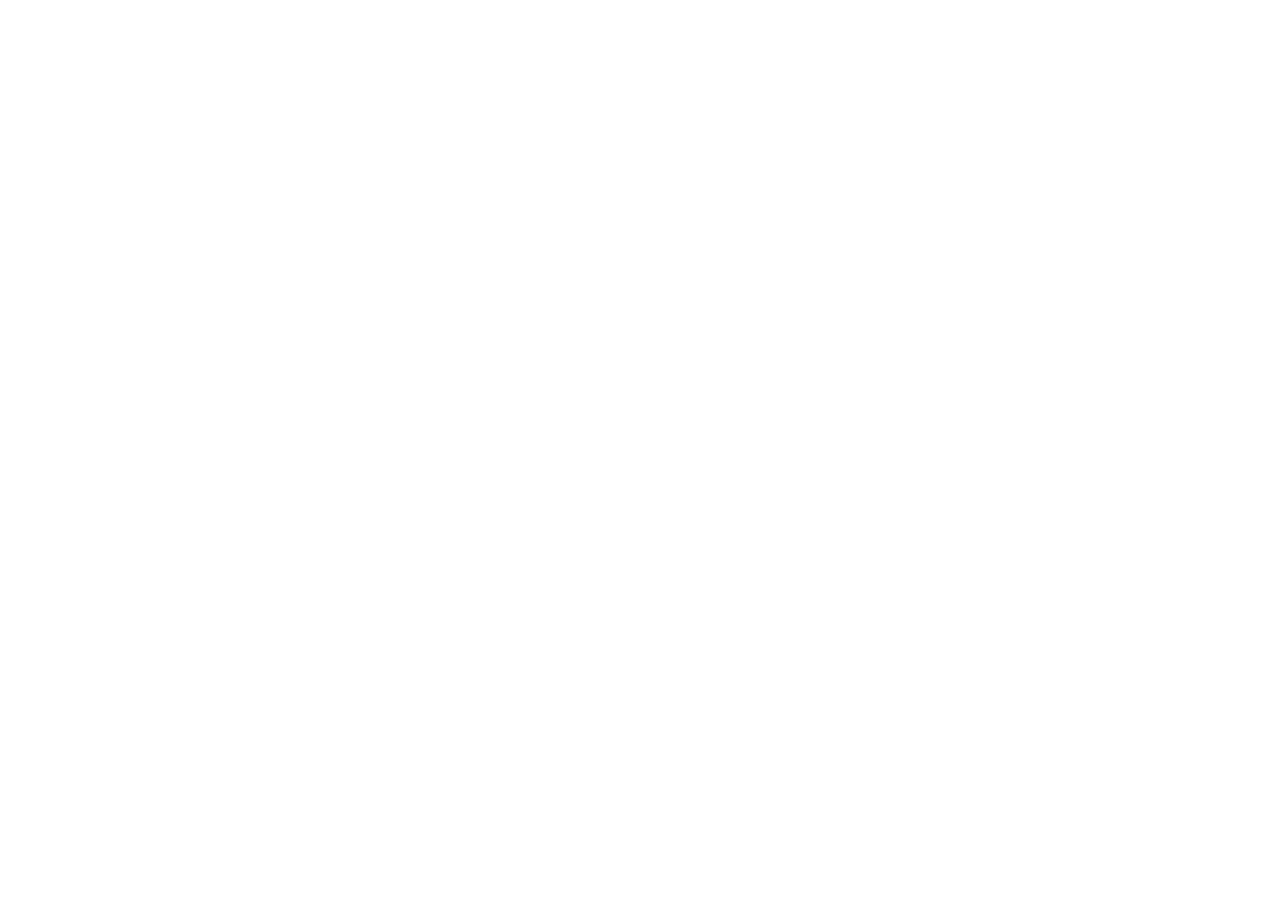
==== index.html @ fefd020b "First time" ====
<!DOCTYPE html>
<html lang="en" class="">
    <head>
        <meta charset="UTF-8" />
        <meta name="viewport" content="width=device-width, initial-scale=1.0" />
        <!-- Favicon -->
        <link
            rel="apple-touch-icon"
            sizes="57x57"
            href="./assets/favicon/apple-icon-57x57.png"
        />
        <link
            rel="apple-touch-icon"
            sizes="60x60"
            href="./assets/favicon/apple-icon-60x60.png"
        />
        <link
            rel="apple-touch-icon"
            sizes="72x72"
            href="./assets/favicon/apple-icon-72x72.png"
        />
        <link
            rel="apple-touch-icon"
            sizes="76x76"
            href="./assets/favicon/apple-icon-76x76.png"
        />
        <link
            rel="apple-touch-icon"
            sizes="114x114"
            href="./assets/favicon/apple-icon-114x114.png"
        />
        <link
            rel="apple-touch-icon"
            sizes="120x120"
            href="./assets/favicon/apple-icon-120x120.png"
        />
        <link
            rel="apple-touch-icon"
            sizes="144x144"
            href="./assets/favicon/apple-icon-144x144.png"
        />
        <link
            rel="apple-touch-icon"
            sizes="152x152"
            href="./assets/favicon/apple-icon-152x152.png"
        />
        <link
            rel="apple-touch-icon"
            sizes="180x180"
            href="./assets/favicon/apple-icon-180x180.png"
        />
        <link
            rel="icon"
            type="image/png"
            sizes="192x192"
            href="./assets/favicon/android-icon-192x192.png"
        />
        <link
            rel="icon"
            type="image/png"
            sizes="32x32"
            href="./assets/favicon/favicon-32x32.png"
        />
        <link
            rel="icon"
            type="image/png"
            sizes="96x96"
            href="./assets/favicon/favicon-96x96.png"
        />
        <link
            rel="icon"
            type="image/png"
            sizes="16x16"
            href="./assets/favicon/favicon-16x16.png"
        />
        <link rel="manifest" href="./assets/favicon/manifest.json" />
        <meta name="msapplication-TileColor" content="#ffffff" />
        <meta
            name="msapplication-TileImage"
            content="./assets/favicon/ms-icon-144x144.png"
        />
        <meta name="theme-color" content="#ffffff" />
        <!-- Embed font -->
        <link rel="stylesheet" href="./assets/fonts/stylesheet.css" />
        <!-- Styles -->
        <link rel="stylesheet" href="./assets/css/main.css" />
        <!-- Script -->
        <script src="./assets/js/script.js"></script>

        <title>The Restaurant</title>
    </head>
    <body>
        <!-- Header -->
        <header id="header" class="header"></header>
        <script>
            load("#header", "./templates/header.html");
        </script>

        <!-- Main -->

        <!-- Footer -->
        <footer id="footer" class="footer"></footer>
        <script>
            load("#footer", ".templates/footer.html");
        </script>
    </body>
</html>
---- assets/fonts/stylesheet.css ----
@font-face {
    font-family: 'Libre Bodoni';
    src: url('LibreBodoni-Regular.woff2') format('woff2'),
        url('LibreBodoni-Regular.woff') format('woff');
    font-weight: normal;
    font-style: normal;
    font-display: swap;
}

@font-face {
    font-family: 'Libre Bodoni';
    src: url('LibreBodoni-Italic.woff2') format('woff2'),
        url('LibreBodoni-Italic.woff') format('woff');
    font-weight: normal;
    font-style: italic;
    font-display: swap;
}

@font-face {
    font-family: 'Libre Bodoni';
    src: url('LibreBodoni-Italic.woff2') format('woff2'),
        url('LibreBodoni-Italic.woff') format('woff');
    font-weight: normal;
    font-style: italic;
    font-display: swap;
}

@font-face {
    font-family: 'Libre Bodoni';
    src: url('LibreBodoni-Medium.woff2') format('woff2'),
        url('LibreBodoni-Medium.woff') format('woff');
    font-weight: 500;
    font-style: normal;
    font-display: swap;
}

@font-face {
    font-family: 'Libre Bodoni';
    src: url('LibreBodoni-Bold.woff2') format('woff2'),
        url('LibreBodoni-Bold.woff') format('woff');
    font-weight: bold;
    font-style: normal;
    font-display: swap;
}

@font-face {
    font-family: 'Libre Bodoni';
    src: url('LibreBodoni-BoldItalic.woff2') format('woff2'),
        url('LibreBodoni-BoldItalic.woff') format('woff');
    font-weight: bold;
    font-style: italic;
    font-display: swap;
}

@font-face {
    font-family: 'Libre Bodoni';
    src: url('LibreBodoni-Regular.woff2') format('woff2'),
        url('LibreBodoni-Regular.woff') format('woff');
    font-weight: normal;
    font-style: normal;
    font-display: swap;
}

@font-face {
    font-family: 'Libre Bodoni';
    src: url('LibreBodoni-SemiBold.woff2') format('woff2'),
        url('LibreBodoni-SemiBold.woff') format('woff');
    font-weight: 600;
    font-style: normal;
    font-display: swap;
}

@font-face {
    font-family: 'Libre Bodoni';
    src: url('LibreBodoni-MediumItalic.woff2') format('woff2'),
        url('LibreBodoni-MediumItalic.woff') format('woff');
    font-weight: 500;
    font-style: italic;
    font-display: swap;
}

@font-face {
    font-family: 'Libre Bodoni';
    src: url('LibreBodoni-SemiBoldItalic.woff2') format('woff2'),
        url('LibreBodoni-SemiBoldItalic.woff') format('woff');
    font-weight: 600;
    font-style: italic;
    font-display: swap;
}

@font-face {
    font-family: 'Libre Bodoni';
    src: url('LibreBodoni-Italic.woff2') format('woff2'),
        url('LibreBodoni-Italic.woff') format('woff');
    font-weight: normal;
    font-style: italic;
    font-display: swap;
}

@font-face {
    font-family: 'Libre Bodoni';
    src: url('LibreBodoni-Italic.woff2') format('woff2'),
        url('LibreBodoni-Italic.woff') format('woff');
    font-weight: normal;
    font-style: italic;
    font-display: swap;
}

@font-face {
    font-family: 'Libre Bodoni';
    src: url('LibreBodoni-BoldItalic.woff2') format('woff2'),
        url('LibreBodoni-BoldItalic.woff') format('woff');
    font-weight: bold;
    font-style: italic;
    font-display: swap;
}

@font-face {
    font-family: 'Libre Bodoni';
    src: url('LibreBodoni-Medium.woff2') format('woff2'),
        url('LibreBodoni-Medium.woff') format('woff');
    font-weight: 500;
    font-style: normal;
    font-display: swap;
}

@font-face {
    font-family: 'Libre Bodoni';
    src: url('LibreBodoni-Bold.woff2') format('woff2'),
        url('LibreBodoni-Bold.woff') format('woff');
    font-weight: bold;
    font-style: normal;
    font-display: swap;
}

@font-face {
    font-family: 'Libre Bodoni';
    src: url('LibreBodoni-SemiBold.woff2') format('woff2'),
        url('LibreBodoni-SemiBold.woff') format('woff');
    font-weight: 600;
    font-style: normal;
    font-display: swap;
}

@font-face {
    font-family: 'Libre Bodoni';
    src: url('LibreBodoni-Regular.woff2') format('woff2'),
        url('LibreBodoni-Regular.woff') format('woff');
    font-weight: normal;
    font-style: normal;
    font-display: swap;
}

@font-face {
    font-family: 'Libre Bodoni';
    src: url('LibreBodoni-SemiBoldItalic.woff2') format('woff2'),
        url('LibreBodoni-SemiBoldItalic.woff') format('woff');
    font-weight: 600;
    font-style: italic;
    font-display: swap;
}

@font-face {
    font-family: 'Libre Bodoni';
    src: url('LibreBodoni-MediumItalic.woff2') format('woff2'),
        url('LibreBodoni-MediumItalic.woff') format('woff');
    font-weight: 500;
    font-style: italic;
    font-display: swap;
}

@font-face {
    font-family: 'Libre Bodoni';
    src: url('LibreBodoni-Regular.woff2') format('woff2'),
        url('LibreBodoni-Regular.woff') format('woff');
    font-weight: normal;
    font-style: normal;
    font-display: swap;
}
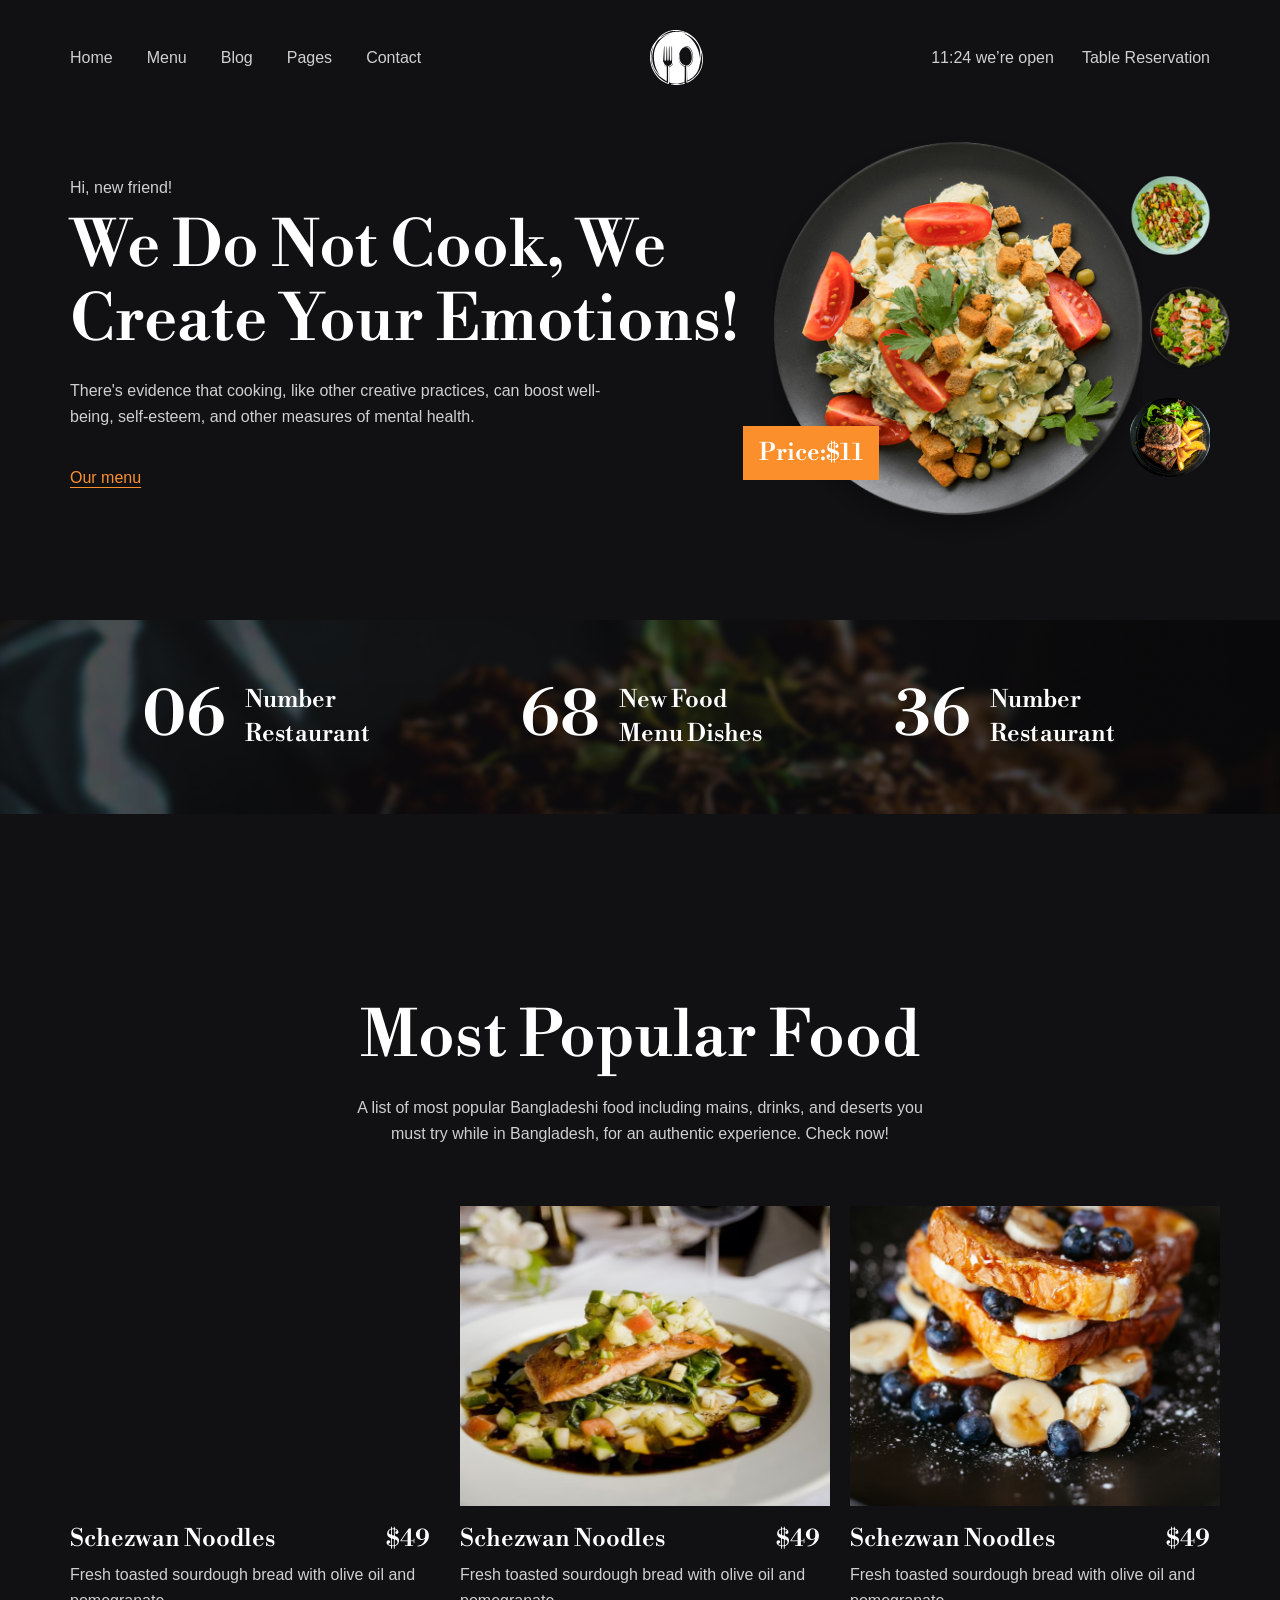
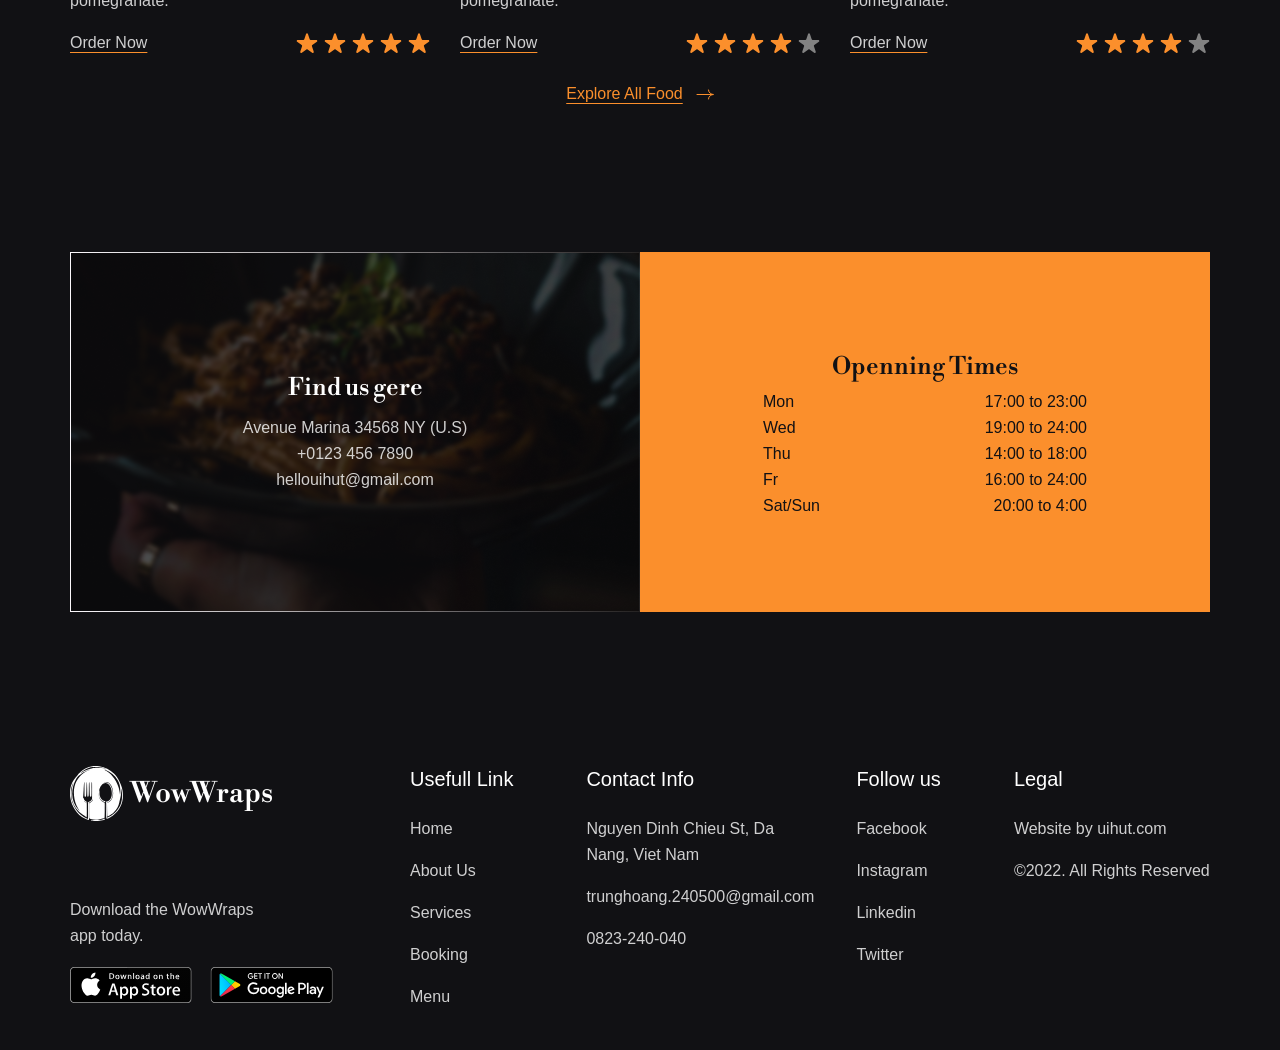
==== commit 17b6ab2e: "commit Header, Footer, Hero, Data, Dish, Time" ====
--- a/index.html
+++ b/index.html
@@ -81,13 +81,20 @@
         />
         <meta name="theme-color" content="#ffffff" />
         <!-- Embed font -->
-        <link rel="stylesheet" href="./assets/fonts/stylesheet.css" />
+        <link
+            rel="stylesheet"
+            href="./assets/fonts/LibreBodoni/stylesheet.css"
+        />
+        <link
+            rel="stylesheet"
+            href="./assets/fonts/Plus_Jakarta_Sans/stylesheet.css"
+        />
         <!-- Styles -->
         <link rel="stylesheet" href="./assets/css/main.css" />
         <!-- Script -->
         <script src="./assets/js/script.js"></script>
 
-        <title>The Restaurant</title>
+        <title>Wow Wraps</title>
     </head>
     <body>
         <!-- Header -->
@@ -97,11 +104,285 @@
         </script>
 
         <!-- Main -->
-
+        <main class="home">
+            <!-- Hero -->
+            <div class="container">
+                <div class="hero">
+                    <section class="hero__content">
+                        <p class="hero__sub-title">Hi, new friend!</p>
+                        <h1 class="hero__title">
+                            We do not cook, we create your emotions!
+                        </h1>
+                        <p class="hero__desc">
+                            There's evidence that cooking, like other creative
+                            practices, can boost well-being, self-esteem, and
+                            other measures of mental health.
+                        </p>
+                        <a href="#!" class="hero__link">Our menu</a>
+                    </section>
+                    <div class="hero__images-wrap">
+                        <img
+                            src="./assets/img/hero-img/hero1.svg"
+                            alt=""
+                            class="hero__images-large"
+                        />
+                        <img
+                            src="./assets/img/hero-img/hero2.svg"
+                            alt=""
+                            class="hero__images-small"
+                        />
+                        <img
+                            src="./assets/img/hero-img/hero3.svg"
+                            alt=""
+                            class="hero__images-small"
+                        />
+                        <img
+                            src="./assets/img/hero-img/hero4.svg"
+                            alt=""
+                            class="hero__images-small"
+                        />
+                        <h2 class="hero__price">Price:$11</h2>
+                    </div>
+                </div>
+            </div>
+
+            <!-- Data -->
+            <div class="data">
+                <div class="container">
+                    <section class="data__wrap">
+                        <!-- Data item 1 -->
+                        <div class="data__item">
+                            <h3 class="data__number">06</h3>
+                            <h3 class="data__text">Number Restaurant</h3>
+                        </div>
+                        <!-- Data item 2 -->
+                        <div class="data__item">
+                            <h3 class="data__number">68</h3>
+                            <h3 class="data__text">New Food Menu Dishes</h3>
+                        </div>
+                        <!-- Data item 1 -->
+                        <div class="data__item">
+                            <h3 class="data__number">36</h3>
+                            <h3 class="data__text">Number Restaurant</h3>
+                        </div>
+                    </section>
+                </div>
+            </div>
+            <div class="container">
+                <!-- dish -->
+                <div class="dish">
+                    <section class="dish__content">
+                        <h2 class="dish__title">Most popular food</h2>
+                        <p class="dish__desc">
+                            A list of most popular Bangladeshi food including
+                            mains, drinks, and deserts you must try while in
+                            Bangladesh, for an authentic experience. Check now!
+                        </p>
+                    </section>
+                    <div class="row">
+                        <!-- Dish card 1 -->
+                        <article class="col-4">
+                            <img
+                                src="./assets/img/dish-img/dish1.svg"
+                                alt=""
+                                class="dish-card__img"
+                            />
+                            <div class="dish-card__wrap">
+                                <h3 class="dish-card__name">
+                                    Schezwan Noodles
+                                </h3>
+                                <h3 class="dish-card__price">$49</h3>
+                            </div>
+                            <p class="dish-card__desc">
+                                Fresh toasted sourdough bread with olive oil and
+                                pomegranate.
+                            </p>
+                            <div class="dish-card__oder">
+                                <a href="#!" class="dish-card__link">
+                                    Order Now</a
+                                >
+
+                                <div class="dish-card__stars">
+                                    <img
+                                        src="./assets/icons/star.svg"
+                                        alt=""
+                                        class="dish-card__star"
+                                    />
+                                    <img
+                                        src="./assets/icons/star.svg"
+                                        alt=""
+                                        class="dish-card__star"
+                                    />
+                                    <img
+                                        src="./assets/icons/star.svg"
+                                        alt=""
+                                        class="dish-card__star"
+                                    />
+                                    <img
+                                        src="./assets/icons/star.svg"
+                                        alt=""
+                                        class="dish-card__star"
+                                    />
+                                    <img
+                                        src="./assets/icons/star.svg"
+                                        alt=""
+                                        class="dish-card__star"
+                                    />
+                                </div>
+                            </div>
+                        </article>
+                        <!-- Dish card 2 -->
+                        <article class="col-4">
+                            <img
+                                src="./assets/img/dish-img/dish2.svg"
+                                alt=""
+                                class="dish-card__img"
+                            />
+                            <div class="dish-card__wrap">
+                                <h3 class="dish-card__name">
+                                    Schezwan Noodles
+                                </h3>
+                                <h3 class="dish-card__price">$49</h3>
+                            </div>
+                            <p class="dish-card__desc">
+                                Fresh toasted sourdough bread with olive oil and
+                                pomegranate.
+                            </p>
+                            <div class="dish-card__oder">
+                                <a href="#!" class="dish-card__link">
+                                    Order Now
+                                </a>
+                                <div class="dish-card__stars">
+                                    <img
+                                        src="./assets/icons/star.svg"
+                                        alt=""
+                                        class="dish-card__star"
+                                    />
+                                    <img
+                                        src="./assets/icons/star.svg"
+                                        alt=""
+                                        class="dish-card__star"
+                                    />
+                                    <img
+                                        src="./assets/icons/star.svg"
+                                        alt=""
+                                        class="dish-card__star"
+                                    />
+                                    <img
+                                        src="./assets/icons/star.svg"
+                                        alt=""
+                                        class="dish-card__star"
+                                    />
+                                    <img
+                                        src="./assets/icons/star-none.svg"
+                                        alt=""
+                                        class="dish-card__star"
+                                    />
+                                </div>
+                            </div>
+                        </article>
+                        <!-- Dish card 3 -->
+                        <article class="col-4">
+                            <img
+                                src="./assets/img/dish-img/dish3.svg"
+                                alt=""
+                                class="dish-card__img"
+                            />
+                            <div class="dish-card__wrap">
+                                <h3 class="dish-card__name">
+                                    Schezwan Noodles
+                                </h3>
+                                <h3 class="dish-card__price">$49</h3>
+                            </div>
+                            <p class="dish-card__desc">
+                                Fresh toasted sourdough bread with olive oil and
+                                pomegranate.
+                            </p>
+                            <div class="dish-card__oder">
+                                <a href="#!" class="dish-card__link">
+                                    Order Now
+                                </a>
+                                <div class="dish-card__stars">
+                                    <img
+                                        src="./assets/icons/star.svg"
+                                        alt=""
+                                        class="dish-card__star"
+                                    />
+                                    <img
+                                        src="./assets/icons/star.svg"
+                                        alt=""
+                                        class="dish-card__star"
+                                    />
+                                    <img
+                                        src="./assets/icons/star.svg"
+                                        alt=""
+                                        class="dish-card__star"
+                                    />
+                                    <img
+                                        src="./assets/icons/star.svg"
+                                        alt=""
+                                        class="dish-card__star"
+                                    />
+                                    <img
+                                        src="./assets/icons/star-none.svg"
+                                        alt=""
+                                        class="dish-card__star"
+                                    />
+                                </div>
+                            </div>
+                        </article>
+                    </div>
+                    <a href="#!" class="dish__all">
+                        Explore All Food
+                        <img src="./assets/icons/arrow-right.svg" alt="" />
+                    </a>
+                </div>
+
+                <!-- Time -->
+                <div class="time">
+                    <article class="time-left">
+                        <h3 class="time-left__title">Find us gere</h3>
+                        <div class="time-left__wrap">
+                            <p>Avenue Marina 34568 NY (U.S)</p>
+                            <p>+0123 456 7890</p>
+                            <p>hellouihut@gmail.com</p>
+                        </div>
+                    </article>
+                    <article class="time-list">
+                        <h3 class="time-list__title">Openning Times</h3>
+                        <!-- Time item 1 -->
+                        <div class="time-list__item">
+                            <p class="time-list__day">Mon</p>
+                            <p class="time-list__time">17:00 to 23:00</p>
+                        </div>
+                        <!-- Time item 2 -->
+                        <div class="time-list__item">
+                            <p class="time-list__day">Wed</p>
+                            <p class="time-list__time">19:00 to 24:00</p>
+                        </div>
+                        <!-- Time item 3 -->
+                        <div class="time-list__item">
+                            <p class="time-list__day">Thu</p>
+                            <p class="time-list__time">14:00 to 18:00</p>
+                        </div>
+                        <!-- Time item 4 -->
+                        <div class="time-list__item">
+                            <p class="time-list__day">Fr</p>
+                            <p class="time-list__time">16:00 to 24:00</p>
+                        </div>
+                        <!-- Time item 5 -->
+                        <div class="time-list__item">
+                            <p class="time-list__day">Sat/Sun</p>
+                            <p class="time-list__time">20:00 to 4:00</p>
+                        </div>
+                    </article>
+                </div>
+            </div>
+        </main>
         <!-- Footer -->
         <footer id="footer" class="footer"></footer>
         <script>
-            load("#footer", ".templates/footer.html");
+            load("#footer", "./templates/footer.html");
         </script>
     </body>
 </html>
--- a/assets/fonts/LibreBodoni/stylesheet.css
+++ b/assets/fonts/LibreBodoni/stylesheet.css
@@ -0,0 +1,180 @@
+@font-face {
+    font-family: 'Libre Bodoni';
+    src: url('LibreBodoni-Regular.woff2') format('woff2'),
+        url('LibreBodoni-Regular.woff') format('woff');
+    font-weight: normal;
+    font-style: normal;
+    font-display: swap;
+}
+
+@font-face {
+    font-family: 'Libre Bodoni';
+    src: url('LibreBodoni-Italic.woff2') format('woff2'),
+        url('LibreBodoni-Italic.woff') format('woff');
+    font-weight: normal;
+    font-style: italic;
+    font-display: swap;
+}
+
+@font-face {
+    font-family: 'Libre Bodoni';
+    src: url('LibreBodoni-Italic.woff2') format('woff2'),
+        url('LibreBodoni-Italic.woff') format('woff');
+    font-weight: normal;
+    font-style: italic;
+    font-display: swap;
+}
+
+@font-face {
+    font-family: 'Libre Bodoni';
+    src: url('LibreBodoni-Medium.woff2') format('woff2'),
+        url('LibreBodoni-Medium.woff') format('woff');
+    font-weight: 500;
+    font-style: normal;
+    font-display: swap;
+}
+
+@font-face {
+    font-family: 'Libre Bodoni';
+    src: url('LibreBodoni-Bold.woff2') format('woff2'),
+        url('LibreBodoni-Bold.woff') format('woff');
+    font-weight: bold;
+    font-style: normal;
+    font-display: swap;
+}
+
+@font-face {
+    font-family: 'Libre Bodoni';
+    src: url('LibreBodoni-BoldItalic.woff2') format('woff2'),
+        url('LibreBodoni-BoldItalic.woff') format('woff');
+    font-weight: bold;
+    font-style: italic;
+    font-display: swap;
+}
+
+@font-face {
+    font-family: 'Libre Bodoni';
+    src: url('LibreBodoni-Regular.woff2') format('woff2'),
+        url('LibreBodoni-Regular.woff') format('woff');
+    font-weight: normal;
+    font-style: normal;
+    font-display: swap;
+}
+
+@font-face {
+    font-family: 'Libre Bodoni';
+    src: url('LibreBodoni-SemiBold.woff2') format('woff2'),
+        url('LibreBodoni-SemiBold.woff') format('woff');
+    font-weight: 600;
+    font-style: normal;
+    font-display: swap;
+}
+
+@font-face {
+    font-family: 'Libre Bodoni';
+    src: url('LibreBodoni-MediumItalic.woff2') format('woff2'),
+        url('LibreBodoni-MediumItalic.woff') format('woff');
+    font-weight: 500;
+    font-style: italic;
+    font-display: swap;
+}
+
+@font-face {
+    font-family: 'Libre Bodoni';
+    src: url('LibreBodoni-SemiBoldItalic.woff2') format('woff2'),
+        url('LibreBodoni-SemiBoldItalic.woff') format('woff');
+    font-weight: 600;
+    font-style: italic;
+    font-display: swap;
+}
+
+@font-face {
+    font-family: 'Libre Bodoni';
+    src: url('LibreBodoni-Italic.woff2') format('woff2'),
+        url('LibreBodoni-Italic.woff') format('woff');
+    font-weight: normal;
+    font-style: italic;
+    font-display: swap;
+}
+
+@font-face {
+    font-family: 'Libre Bodoni';
+    src: url('LibreBodoni-Italic.woff2') format('woff2'),
+        url('LibreBodoni-Italic.woff') format('woff');
+    font-weight: normal;
+    font-style: italic;
+    font-display: swap;
+}
+
+@font-face {
+    font-family: 'Libre Bodoni';
+    src: url('LibreBodoni-BoldItalic.woff2') format('woff2'),
+        url('LibreBodoni-BoldItalic.woff') format('woff');
+    font-weight: bold;
+    font-style: italic;
+    font-display: swap;
+}
+
+@font-face {
+    font-family: 'Libre Bodoni';
+    src: url('LibreBodoni-Medium.woff2') format('woff2'),
+        url('LibreBodoni-Medium.woff') format('woff');
+    font-weight: 500;
+    font-style: normal;
+    font-display: swap;
+}
+
+@font-face {
+    font-family: 'Libre Bodoni';
+    src: url('LibreBodoni-Bold.woff2') format('woff2'),
+        url('LibreBodoni-Bold.woff') format('woff');
+    font-weight: bold;
+    font-style: normal;
+    font-display: swap;
+}
+
+@font-face {
+    font-family: 'Libre Bodoni';
+    src: url('LibreBodoni-SemiBold.woff2') format('woff2'),
+        url('LibreBodoni-SemiBold.woff') format('woff');
+    font-weight: 600;
+    font-style: normal;
+    font-display: swap;
+}
+
+@font-face {
+    font-family: 'Libre Bodoni';
+    src: url('LibreBodoni-Regular.woff2') format('woff2'),
+        url('LibreBodoni-Regular.woff') format('woff');
+    font-weight: normal;
+    font-style: normal;
+    font-display: swap;
+}
+
+@font-face {
+    font-family: 'Libre Bodoni';
+    src: url('LibreBodoni-SemiBoldItalic.woff2') format('woff2'),
+        url('LibreBodoni-SemiBoldItalic.woff') format('woff');
+    font-weight: 600;
+    font-style: italic;
+    font-display: swap;
+}
+
+@font-face {
+    font-family: 'Libre Bodoni';
+    src: url('LibreBodoni-MediumItalic.woff2') format('woff2'),
+        url('LibreBodoni-MediumItalic.woff') format('woff');
+    font-weight: 500;
+    font-style: italic;
+    font-display: swap;
+}
+
+@font-face {
+    font-family: 'Libre Bodoni';
+    src: url('LibreBodoni-Regular.woff2') format('woff2'),
+        url('LibreBodoni-Regular.woff') format('woff');
+    font-weight: normal;
+    font-style: normal;
+    font-display: swap;
+}
+
--- a/assets/css/main.css
+++ b/assets/css/main.css
@@ -0,0 +1,1648 @@
+/* http://meyerweb.com/eric/tools/css/reset/ 
+   v2.0 | 20110126
+   License: none (public domain)
+*/
+html,
+body,
+div,
+span,
+applet,
+object,
+iframe,
+h1,
+h2,
+h3,
+h4,
+h5,
+h6,
+p,
+blockquote,
+pre,
+a,
+abbr,
+acronym,
+address,
+big,
+cite,
+code,
+del,
+dfn,
+em,
+img,
+ins,
+kbd,
+q,
+s,
+samp,
+small,
+strike,
+strong,
+sub,
+sup,
+tt,
+var,
+b,
+u,
+i,
+center,
+dl,
+dt,
+dd,
+ol,
+ul,
+li,
+fieldset,
+form,
+label,
+legend,
+table,
+caption,
+tbody,
+tfoot,
+thead,
+tr,
+th,
+td,
+article,
+aside,
+canvas,
+details,
+embed,
+figure,
+figcaption,
+footer,
+header,
+hgroup,
+menu,
+nav,
+output,
+ruby,
+section,
+summary,
+time,
+mark,
+audio,
+video {
+  margin: 0;
+  padding: 0;
+  border: 0;
+  font-size: 100%;
+  font: inherit;
+  vertical-align: baseline;
+}
+
+/* HTML5 display-role reset for older browsers */
+article,
+aside,
+details,
+figcaption,
+figure,
+footer,
+header,
+hgroup,
+menu,
+nav,
+section {
+  display: block;
+}
+
+body {
+  line-height: 1;
+}
+
+ol,
+ul {
+  list-style: none;
+}
+
+blockquote,
+q {
+  quotes: none;
+}
+
+blockquote:before,
+blockquote:after,
+q:before,
+q:after {
+  content: "";
+  content: none;
+}
+
+table {
+  border-collapse: collapse;
+  border-spacing: 0;
+}
+
+*,
+::before,
+::after {
+  box-sizing: border-box;
+}
+
+* {
+  -webkit-tap-highlight-color: transparent;
+}
+
+html {
+  font-size: 62.5%;
+}
+
+body {
+  font-size: 1.6rem;
+  font-family: "Plus Jakarta Sans", sans-serif;
+  color: var(--text-color-second);
+  background: var(--body-bg-color);
+}
+
+h1,
+h2,
+h3,
+h4,
+h5,
+h6 {
+  font-family: "Libre Bodoni", sans-serif;
+  color: var(--text-color-heading);
+}
+
+a {
+  color: inherit;
+  text-decoration: none;
+}
+
+button {
+  border: none;
+  outline: none;
+  background: transparent;
+  padding: 0;
+  cursor: pointer;
+}
+
+a,
+img,
+button,
+input,
+label,
+textarea,
+select {
+  padding: 0;
+  font-family: inherit;
+  color: inherit;
+  outline: none;
+  border: none;
+}
+
+input,
+textarea {
+  background: transparent;
+}
+
+input:-webkit-autofill,
+input:-webkit-autofill:focus,
+input:-webkit-autofill:active,
+input:-webkit-autofill:hover {
+  transition: background-color 1s 99999s;
+  -webkit-text-fill-color: var(--text-color);
+  caret-color: var(--text-color);
+}
+
+i,
+em {
+  font-style: italic;
+}
+
+b,
+strong {
+  font-weight: 600;
+}
+
+.separate {
+  height: 1px;
+  margin: var(--margin) 0;
+  background: var(--separate-bg-color);
+}
+
+.row > *, .container-fluid, .container {
+  padding-left: calc(var(--grid-gutter-x) * 0.5);
+  padding-right: calc(var(--grid-gutter-x) * 0.5);
+}
+
+.container-fluid, .container {
+  --grid-gutter-x: 30px;
+  --grid-gutter-y: 0;
+  width: 100%;
+  margin-left: auto;
+  margin-right: auto;
+}
+
+.container {
+  width: 1170px;
+}
+
+.row {
+  display: flex;
+  flex-wrap: wrap;
+  margin-top: calc(var(--grid-gutter-y) * -1);
+  margin-left: calc(var(--grid-gutter-x) * 0.5 * -1);
+  margin-right: calc(var(--grid-gutter-x) * 0.5 * -1);
+}
+.row > * {
+  margin-top: var(--grid-gutter-y);
+}
+
+.col {
+  flex: 1 0;
+}
+
+.row-cols-1 > * {
+  flex: 0 0 auto;
+  width: 100%;
+}
+
+.row-cols-2 > * {
+  flex: 0 0 auto;
+  width: 50%;
+}
+
+.row-cols-3 > * {
+  flex: 0 0 auto;
+  width: 33.3333333333%;
+}
+
+.row-cols-4 > * {
+  flex: 0 0 auto;
+  width: 25%;
+}
+
+.row-cols-5 > * {
+  flex: 0 0 auto;
+  width: 20%;
+}
+
+.row-cols-6 > * {
+  flex: 0 0 auto;
+  width: 16.6666666667%;
+}
+
+.col-1 {
+  flex: 0 0 auto;
+  width: 8.3333333333%;
+}
+
+.col-2 {
+  flex: 0 0 auto;
+  width: 16.6666666667%;
+}
+
+.col-3 {
+  flex: 0 0 auto;
+  width: 25%;
+}
+
+.col-4 {
+  flex: 0 0 auto;
+  width: 33.3333333333%;
+}
+
+.col-5 {
+  flex: 0 0 auto;
+  width: 41.6666666667%;
+}
+
+.col-6 {
+  flex: 0 0 auto;
+  width: 50%;
+}
+
+.col-7 {
+  flex: 0 0 auto;
+  width: 58.3333333333%;
+}
+
+.col-8 {
+  flex: 0 0 auto;
+  width: 66.6666666667%;
+}
+
+.col-9 {
+  flex: 0 0 auto;
+  width: 75%;
+}
+
+.col-10 {
+  flex: 0 0 auto;
+  width: 83.3333333333%;
+}
+
+.col-11 {
+  flex: 0 0 auto;
+  width: 91.6666666667%;
+}
+
+.col-12 {
+  flex: 0 0 auto;
+  width: 100%;
+}
+
+.offset-0 {
+  margin-left: 0;
+}
+
+.offset-1 {
+  margin-left: 8.3333333333%;
+}
+
+.offset-2 {
+  margin-left: 16.6666666667%;
+}
+
+.offset-3 {
+  margin-left: 25%;
+}
+
+.offset-4 {
+  margin-left: 33.3333333333%;
+}
+
+.offset-5 {
+  margin-left: 41.6666666667%;
+}
+
+.offset-6 {
+  margin-left: 50%;
+}
+
+.offset-7 {
+  margin-left: 58.3333333333%;
+}
+
+.offset-8 {
+  margin-left: 66.6666666667%;
+}
+
+.offset-9 {
+  margin-left: 75%;
+}
+
+.offset-10 {
+  margin-left: 83.3333333333%;
+}
+
+.offset-11 {
+  margin-left: 91.6666666667%;
+}
+
+.g-0,
+.gx-0 {
+  --grid-gutter-x: 0px;
+}
+
+.g-0,
+.gy-0 {
+  --grid-gutter-y: 0px;
+}
+
+.g-1,
+.gx-1 {
+  --grid-gutter-x: 7.5px;
+}
+
+.g-1,
+.gy-1 {
+  --grid-gutter-y: 7.5px;
+}
+
+.g-2,
+.gx-2 {
+  --grid-gutter-x: 15px;
+}
+
+.g-2,
+.gy-2 {
+  --grid-gutter-y: 15px;
+}
+
+.g-3,
+.gx-3 {
+  --grid-gutter-x: 30px;
+}
+
+.g-3,
+.gy-3 {
+  --grid-gutter-y: 30px;
+}
+
+.g-4,
+.gx-4 {
+  --grid-gutter-x: 45px;
+}
+
+.g-4,
+.gy-4 {
+  --grid-gutter-y: 45px;
+}
+
+.g-5,
+.gx-5 {
+  --grid-gutter-x: 90px;
+}
+
+.g-5,
+.gy-5 {
+  --grid-gutter-y: 90px;
+}
+
+@media (max-width: 1439.98px) {
+  .container {
+    max-width: 1170px;
+  }
+  .row-cols-xxl-1 > * {
+    flex: 0 0 auto;
+    width: 100%;
+  }
+  .row-cols-xxl-2 > * {
+    flex: 0 0 auto;
+    width: 50%;
+  }
+  .row-cols-xxl-3 > * {
+    flex: 0 0 auto;
+    width: 33.3333333333%;
+  }
+  .row-cols-xxl-4 > * {
+    flex: 0 0 auto;
+    width: 25%;
+  }
+  .row-cols-xxl-5 > * {
+    flex: 0 0 auto;
+    width: 20%;
+  }
+  .row-cols-xxl-6 > * {
+    flex: 0 0 auto;
+    width: 16.6666666667%;
+  }
+  .col-xxl-1 {
+    flex: 0 0 auto;
+    width: 8.3333333333%;
+  }
+  .col-xxl-2 {
+    flex: 0 0 auto;
+    width: 16.6666666667%;
+  }
+  .col-xxl-3 {
+    flex: 0 0 auto;
+    width: 25%;
+  }
+  .col-xxl-4 {
+    flex: 0 0 auto;
+    width: 33.3333333333%;
+  }
+  .col-xxl-5 {
+    flex: 0 0 auto;
+    width: 41.6666666667%;
+  }
+  .col-xxl-6 {
+    flex: 0 0 auto;
+    width: 50%;
+  }
+  .col-xxl-7 {
+    flex: 0 0 auto;
+    width: 58.3333333333%;
+  }
+  .col-xxl-8 {
+    flex: 0 0 auto;
+    width: 66.6666666667%;
+  }
+  .col-xxl-9 {
+    flex: 0 0 auto;
+    width: 75%;
+  }
+  .col-xxl-10 {
+    flex: 0 0 auto;
+    width: 83.3333333333%;
+  }
+  .col-xxl-11 {
+    flex: 0 0 auto;
+    width: 91.6666666667%;
+  }
+  .col-xxl-12 {
+    flex: 0 0 auto;
+    width: 100%;
+  }
+  .offset-xxl-0 {
+    margin-left: 0;
+  }
+  .offset-xxl-1 {
+    margin-left: 8.3333333333%;
+  }
+  .offset-xxl-2 {
+    margin-left: 16.6666666667%;
+  }
+  .offset-xxl-3 {
+    margin-left: 25%;
+  }
+  .offset-xxl-4 {
+    margin-left: 33.3333333333%;
+  }
+  .offset-xxl-5 {
+    margin-left: 41.6666666667%;
+  }
+  .offset-xxl-6 {
+    margin-left: 50%;
+  }
+  .offset-xxl-7 {
+    margin-left: 58.3333333333%;
+  }
+  .offset-xxl-8 {
+    margin-left: 66.6666666667%;
+  }
+  .offset-xxl-9 {
+    margin-left: 75%;
+  }
+  .offset-xxl-10 {
+    margin-left: 83.3333333333%;
+  }
+  .offset-xxl-11 {
+    margin-left: 91.6666666667%;
+  }
+  .g-xxl-0,
+  .gx-xxl-0 {
+    --grid-gutter-x: 0px;
+  }
+  .g-xxl-0,
+  .gy-xxl-0 {
+    --grid-gutter-y: 0px;
+  }
+  .g-xxl-1,
+  .gx-xxl-1 {
+    --grid-gutter-x: 7.5px;
+  }
+  .g-xxl-1,
+  .gy-xxl-1 {
+    --grid-gutter-y: 7.5px;
+  }
+  .g-xxl-2,
+  .gx-xxl-2 {
+    --grid-gutter-x: 15px;
+  }
+  .g-xxl-2,
+  .gy-xxl-2 {
+    --grid-gutter-y: 15px;
+  }
+  .g-xxl-3,
+  .gx-xxl-3 {
+    --grid-gutter-x: 30px;
+  }
+  .g-xxl-3,
+  .gy-xxl-3 {
+    --grid-gutter-y: 30px;
+  }
+  .g-xxl-4,
+  .gx-xxl-4 {
+    --grid-gutter-x: 45px;
+  }
+  .g-xxl-4,
+  .gy-xxl-4 {
+    --grid-gutter-y: 45px;
+  }
+  .g-xxl-5,
+  .gx-xxl-5 {
+    --grid-gutter-x: 90px;
+  }
+  .g-xxl-5,
+  .gy-xxl-5 {
+    --grid-gutter-y: 90px;
+  }
+}
+@media (max-width: 1199.98px) {
+  .container {
+    max-width: 960px;
+  }
+  .row-cols-xl-1 > * {
+    flex: 0 0 auto;
+    width: 100%;
+  }
+  .row-cols-xl-2 > * {
+    flex: 0 0 auto;
+    width: 50%;
+  }
+  .row-cols-xl-3 > * {
+    flex: 0 0 auto;
+    width: 33.3333333333%;
+  }
+  .row-cols-xl-4 > * {
+    flex: 0 0 auto;
+    width: 25%;
+  }
+  .row-cols-xl-5 > * {
+    flex: 0 0 auto;
+    width: 20%;
+  }
+  .row-cols-xl-6 > * {
+    flex: 0 0 auto;
+    width: 16.6666666667%;
+  }
+  .col-xl-1 {
+    flex: 0 0 auto;
+    width: 8.3333333333%;
+  }
+  .col-xl-2 {
+    flex: 0 0 auto;
+    width: 16.6666666667%;
+  }
+  .col-xl-3 {
+    flex: 0 0 auto;
+    width: 25%;
+  }
+  .col-xl-4 {
+    flex: 0 0 auto;
+    width: 33.3333333333%;
+  }
+  .col-xl-5 {
+    flex: 0 0 auto;
+    width: 41.6666666667%;
+  }
+  .col-xl-6 {
+    flex: 0 0 auto;
+    width: 50%;
+  }
+  .col-xl-7 {
+    flex: 0 0 auto;
+    width: 58.3333333333%;
+  }
+  .col-xl-8 {
+    flex: 0 0 auto;
+    width: 66.6666666667%;
+  }
+  .col-xl-9 {
+    flex: 0 0 auto;
+    width: 75%;
+  }
+  .col-xl-10 {
+    flex: 0 0 auto;
+    width: 83.3333333333%;
+  }
+  .col-xl-11 {
+    flex: 0 0 auto;
+    width: 91.6666666667%;
+  }
+  .col-xl-12 {
+    flex: 0 0 auto;
+    width: 100%;
+  }
+  .offset-xl-0 {
+    margin-left: 0;
+  }
+  .offset-xl-1 {
+    margin-left: 8.3333333333%;
+  }
+  .offset-xl-2 {
+    margin-left: 16.6666666667%;
+  }
+  .offset-xl-3 {
+    margin-left: 25%;
+  }
+  .offset-xl-4 {
+    margin-left: 33.3333333333%;
+  }
+  .offset-xl-5 {
+    margin-left: 41.6666666667%;
+  }
+  .offset-xl-6 {
+    margin-left: 50%;
+  }
+  .offset-xl-7 {
+    margin-left: 58.3333333333%;
+  }
+  .offset-xl-8 {
+    margin-left: 66.6666666667%;
+  }
+  .offset-xl-9 {
+    margin-left: 75%;
+  }
+  .offset-xl-10 {
+    margin-left: 83.3333333333%;
+  }
+  .offset-xl-11 {
+    margin-left: 91.6666666667%;
+  }
+  .g-xl-0,
+  .gx-xl-0 {
+    --grid-gutter-x: 0px;
+  }
+  .g-xl-0,
+  .gy-xl-0 {
+    --grid-gutter-y: 0px;
+  }
+  .g-xl-1,
+  .gx-xl-1 {
+    --grid-gutter-x: 7.5px;
+  }
+  .g-xl-1,
+  .gy-xl-1 {
+    --grid-gutter-y: 7.5px;
+  }
+  .g-xl-2,
+  .gx-xl-2 {
+    --grid-gutter-x: 15px;
+  }
+  .g-xl-2,
+  .gy-xl-2 {
+    --grid-gutter-y: 15px;
+  }
+  .g-xl-3,
+  .gx-xl-3 {
+    --grid-gutter-x: 30px;
+  }
+  .g-xl-3,
+  .gy-xl-3 {
+    --grid-gutter-y: 30px;
+  }
+  .g-xl-4,
+  .gx-xl-4 {
+    --grid-gutter-x: 45px;
+  }
+  .g-xl-4,
+  .gy-xl-4 {
+    --grid-gutter-y: 45px;
+  }
+  .g-xl-5,
+  .gx-xl-5 {
+    --grid-gutter-x: 90px;
+  }
+  .g-xl-5,
+  .gy-xl-5 {
+    --grid-gutter-y: 90px;
+  }
+}
+@media (max-width: 991.98px) {
+  .container {
+    max-width: 720px;
+  }
+  .row-cols-lg-1 > * {
+    flex: 0 0 auto;
+    width: 100%;
+  }
+  .row-cols-lg-2 > * {
+    flex: 0 0 auto;
+    width: 50%;
+  }
+  .row-cols-lg-3 > * {
+    flex: 0 0 auto;
+    width: 33.3333333333%;
+  }
+  .row-cols-lg-4 > * {
+    flex: 0 0 auto;
+    width: 25%;
+  }
+  .row-cols-lg-5 > * {
+    flex: 0 0 auto;
+    width: 20%;
+  }
+  .row-cols-lg-6 > * {
+    flex: 0 0 auto;
+    width: 16.6666666667%;
+  }
+  .col-lg-1 {
+    flex: 0 0 auto;
+    width: 8.3333333333%;
+  }
+  .col-lg-2 {
+    flex: 0 0 auto;
+    width: 16.6666666667%;
+  }
+  .col-lg-3 {
+    flex: 0 0 auto;
+    width: 25%;
+  }
+  .col-lg-4 {
+    flex: 0 0 auto;
+    width: 33.3333333333%;
+  }
+  .col-lg-5 {
+    flex: 0 0 auto;
+    width: 41.6666666667%;
+  }
+  .col-lg-6 {
+    flex: 0 0 auto;
+    width: 50%;
+  }
+  .col-lg-7 {
+    flex: 0 0 auto;
+    width: 58.3333333333%;
+  }
+  .col-lg-8 {
+    flex: 0 0 auto;
+    width: 66.6666666667%;
+  }
+  .col-lg-9 {
+    flex: 0 0 auto;
+    width: 75%;
+  }
+  .col-lg-10 {
+    flex: 0 0 auto;
+    width: 83.3333333333%;
+  }
+  .col-lg-11 {
+    flex: 0 0 auto;
+    width: 91.6666666667%;
+  }
+  .col-lg-12 {
+    flex: 0 0 auto;
+    width: 100%;
+  }
+  .offset-lg-0 {
+    margin-left: 0;
+  }
+  .offset-lg-1 {
+    margin-left: 8.3333333333%;
+  }
+  .offset-lg-2 {
+    margin-left: 16.6666666667%;
+  }
+  .offset-lg-3 {
+    margin-left: 25%;
+  }
+  .offset-lg-4 {
+    margin-left: 33.3333333333%;
+  }
+  .offset-lg-5 {
+    margin-left: 41.6666666667%;
+  }
+  .offset-lg-6 {
+    margin-left: 50%;
+  }
+  .offset-lg-7 {
+    margin-left: 58.3333333333%;
+  }
+  .offset-lg-8 {
+    margin-left: 66.6666666667%;
+  }
+  .offset-lg-9 {
+    margin-left: 75%;
+  }
+  .offset-lg-10 {
+    margin-left: 83.3333333333%;
+  }
+  .offset-lg-11 {
+    margin-left: 91.6666666667%;
+  }
+  .g-lg-0,
+  .gx-lg-0 {
+    --grid-gutter-x: 0px;
+  }
+  .g-lg-0,
+  .gy-lg-0 {
+    --grid-gutter-y: 0px;
+  }
+  .g-lg-1,
+  .gx-lg-1 {
+    --grid-gutter-x: 7.5px;
+  }
+  .g-lg-1,
+  .gy-lg-1 {
+    --grid-gutter-y: 7.5px;
+  }
+  .g-lg-2,
+  .gx-lg-2 {
+    --grid-gutter-x: 15px;
+  }
+  .g-lg-2,
+  .gy-lg-2 {
+    --grid-gutter-y: 15px;
+  }
+  .g-lg-3,
+  .gx-lg-3 {
+    --grid-gutter-x: 30px;
+  }
+  .g-lg-3,
+  .gy-lg-3 {
+    --grid-gutter-y: 30px;
+  }
+  .g-lg-4,
+  .gx-lg-4 {
+    --grid-gutter-x: 45px;
+  }
+  .g-lg-4,
+  .gy-lg-4 {
+    --grid-gutter-y: 45px;
+  }
+  .g-lg-5,
+  .gx-lg-5 {
+    --grid-gutter-x: 90px;
+  }
+  .g-lg-5,
+  .gy-lg-5 {
+    --grid-gutter-y: 90px;
+  }
+}
+@media (max-width: 767.98px) {
+  .container {
+    max-width: 540px;
+  }
+  .row-cols-md-1 > * {
+    flex: 0 0 auto;
+    width: 100%;
+  }
+  .row-cols-md-2 > * {
+    flex: 0 0 auto;
+    width: 50%;
+  }
+  .row-cols-md-3 > * {
+    flex: 0 0 auto;
+    width: 33.3333333333%;
+  }
+  .row-cols-md-4 > * {
+    flex: 0 0 auto;
+    width: 25%;
+  }
+  .row-cols-md-5 > * {
+    flex: 0 0 auto;
+    width: 20%;
+  }
+  .row-cols-md-6 > * {
+    flex: 0 0 auto;
+    width: 16.6666666667%;
+  }
+  .col-md-1 {
+    flex: 0 0 auto;
+    width: 8.3333333333%;
+  }
+  .col-md-2 {
+    flex: 0 0 auto;
+    width: 16.6666666667%;
+  }
+  .col-md-3 {
+    flex: 0 0 auto;
+    width: 25%;
+  }
+  .col-md-4 {
+    flex: 0 0 auto;
+    width: 33.3333333333%;
+  }
+  .col-md-5 {
+    flex: 0 0 auto;
+    width: 41.6666666667%;
+  }
+  .col-md-6 {
+    flex: 0 0 auto;
+    width: 50%;
+  }
+  .col-md-7 {
+    flex: 0 0 auto;
+    width: 58.3333333333%;
+  }
+  .col-md-8 {
+    flex: 0 0 auto;
+    width: 66.6666666667%;
+  }
+  .col-md-9 {
+    flex: 0 0 auto;
+    width: 75%;
+  }
+  .col-md-10 {
+    flex: 0 0 auto;
+    width: 83.3333333333%;
+  }
+  .col-md-11 {
+    flex: 0 0 auto;
+    width: 91.6666666667%;
+  }
+  .col-md-12 {
+    flex: 0 0 auto;
+    width: 100%;
+  }
+  .offset-md-0 {
+    margin-left: 0;
+  }
+  .offset-md-1 {
+    margin-left: 8.3333333333%;
+  }
+  .offset-md-2 {
+    margin-left: 16.6666666667%;
+  }
+  .offset-md-3 {
+    margin-left: 25%;
+  }
+  .offset-md-4 {
+    margin-left: 33.3333333333%;
+  }
+  .offset-md-5 {
+    margin-left: 41.6666666667%;
+  }
+  .offset-md-6 {
+    margin-left: 50%;
+  }
+  .offset-md-7 {
+    margin-left: 58.3333333333%;
+  }
+  .offset-md-8 {
+    margin-left: 66.6666666667%;
+  }
+  .offset-md-9 {
+    margin-left: 75%;
+  }
+  .offset-md-10 {
+    margin-left: 83.3333333333%;
+  }
+  .offset-md-11 {
+    margin-left: 91.6666666667%;
+  }
+  .g-md-0,
+  .gx-md-0 {
+    --grid-gutter-x: 0px;
+  }
+  .g-md-0,
+  .gy-md-0 {
+    --grid-gutter-y: 0px;
+  }
+  .g-md-1,
+  .gx-md-1 {
+    --grid-gutter-x: 7.5px;
+  }
+  .g-md-1,
+  .gy-md-1 {
+    --grid-gutter-y: 7.5px;
+  }
+  .g-md-2,
+  .gx-md-2 {
+    --grid-gutter-x: 15px;
+  }
+  .g-md-2,
+  .gy-md-2 {
+    --grid-gutter-y: 15px;
+  }
+  .g-md-3,
+  .gx-md-3 {
+    --grid-gutter-x: 30px;
+  }
+  .g-md-3,
+  .gy-md-3 {
+    --grid-gutter-y: 30px;
+  }
+  .g-md-4,
+  .gx-md-4 {
+    --grid-gutter-x: 45px;
+  }
+  .g-md-4,
+  .gy-md-4 {
+    --grid-gutter-y: 45px;
+  }
+  .g-md-5,
+  .gx-md-5 {
+    --grid-gutter-x: 90px;
+  }
+  .g-md-5,
+  .gy-md-5 {
+    --grid-gutter-y: 90px;
+  }
+}
+@media (max-width: 575.98px) {
+  .container {
+    max-width: 100%;
+  }
+  .row-cols-sm-1 > * {
+    flex: 0 0 auto;
+    width: 100%;
+  }
+  .row-cols-sm-2 > * {
+    flex: 0 0 auto;
+    width: 50%;
+  }
+  .row-cols-sm-3 > * {
+    flex: 0 0 auto;
+    width: 33.3333333333%;
+  }
+  .row-cols-sm-4 > * {
+    flex: 0 0 auto;
+    width: 25%;
+  }
+  .row-cols-sm-5 > * {
+    flex: 0 0 auto;
+    width: 20%;
+  }
+  .row-cols-sm-6 > * {
+    flex: 0 0 auto;
+    width: 16.6666666667%;
+  }
+  .col-sm-1 {
+    flex: 0 0 auto;
+    width: 8.3333333333%;
+  }
+  .col-sm-2 {
+    flex: 0 0 auto;
+    width: 16.6666666667%;
+  }
+  .col-sm-3 {
+    flex: 0 0 auto;
+    width: 25%;
+  }
+  .col-sm-4 {
+    flex: 0 0 auto;
+    width: 33.3333333333%;
+  }
+  .col-sm-5 {
+    flex: 0 0 auto;
+    width: 41.6666666667%;
+  }
+  .col-sm-6 {
+    flex: 0 0 auto;
+    width: 50%;
+  }
+  .col-sm-7 {
+    flex: 0 0 auto;
+    width: 58.3333333333%;
+  }
+  .col-sm-8 {
+    flex: 0 0 auto;
+    width: 66.6666666667%;
+  }
+  .col-sm-9 {
+    flex: 0 0 auto;
+    width: 75%;
+  }
+  .col-sm-10 {
+    flex: 0 0 auto;
+    width: 83.3333333333%;
+  }
+  .col-sm-11 {
+    flex: 0 0 auto;
+    width: 91.6666666667%;
+  }
+  .col-sm-12 {
+    flex: 0 0 auto;
+    width: 100%;
+  }
+  .offset-sm-0 {
+    margin-left: 0;
+  }
+  .offset-sm-1 {
+    margin-left: 8.3333333333%;
+  }
+  .offset-sm-2 {
+    margin-left: 16.6666666667%;
+  }
+  .offset-sm-3 {
+    margin-left: 25%;
+  }
+  .offset-sm-4 {
+    margin-left: 33.3333333333%;
+  }
+  .offset-sm-5 {
+    margin-left: 41.6666666667%;
+  }
+  .offset-sm-6 {
+    margin-left: 50%;
+  }
+  .offset-sm-7 {
+    margin-left: 58.3333333333%;
+  }
+  .offset-sm-8 {
+    margin-left: 66.6666666667%;
+  }
+  .offset-sm-9 {
+    margin-left: 75%;
+  }
+  .offset-sm-10 {
+    margin-left: 83.3333333333%;
+  }
+  .offset-sm-11 {
+    margin-left: 91.6666666667%;
+  }
+  .g-sm-0,
+  .gx-sm-0 {
+    --grid-gutter-x: 0px;
+  }
+  .g-sm-0,
+  .gy-sm-0 {
+    --grid-gutter-y: 0px;
+  }
+  .g-sm-1,
+  .gx-sm-1 {
+    --grid-gutter-x: 7.5px;
+  }
+  .g-sm-1,
+  .gy-sm-1 {
+    --grid-gutter-y: 7.5px;
+  }
+  .g-sm-2,
+  .gx-sm-2 {
+    --grid-gutter-x: 15px;
+  }
+  .g-sm-2,
+  .gy-sm-2 {
+    --grid-gutter-y: 15px;
+  }
+  .g-sm-3,
+  .gx-sm-3 {
+    --grid-gutter-x: 30px;
+  }
+  .g-sm-3,
+  .gy-sm-3 {
+    --grid-gutter-y: 30px;
+  }
+  .g-sm-4,
+  .gx-sm-4 {
+    --grid-gutter-x: 45px;
+  }
+  .g-sm-4,
+  .gy-sm-4 {
+    --grid-gutter-y: 45px;
+  }
+  .g-sm-5,
+  .gx-sm-5 {
+    --grid-gutter-x: 90px;
+  }
+  .g-sm-5,
+  .gy-sm-5 {
+    --grid-gutter-y: 90px;
+  }
+}
+.d-block {
+  display: block !important;
+}
+
+.d-flex {
+  display: flex !important;
+}
+
+.d-grid {
+  display: grid !important;
+}
+
+.d-none {
+  display: none !important;
+}
+
+@media (max-width: 1399.98px) {
+  .d-xxl-block {
+    display: block !important;
+  }
+  .d-xxl-flex {
+    display: flex !important;
+  }
+  .d-xxl-grid {
+    display: grid !important;
+  }
+  .d-xxl-none {
+    display: none !important;
+  }
+}
+@media (max-width: 1199.98px) {
+  .d-xl-block {
+    display: block !important;
+  }
+  .d-xl-flex {
+    display: flex !important;
+  }
+  .d-xl-grid {
+    display: grid !important;
+  }
+  .d-xl-none {
+    display: none !important;
+  }
+}
+@media (max-width: 991.98px) {
+  .d-lg-block {
+    display: block !important;
+  }
+  .d-lg-flex {
+    display: flex !important;
+  }
+  .d-lg-grid {
+    display: grid !important;
+  }
+  .d-lg-none {
+    display: none !important;
+  }
+}
+@media (max-width: 767.98px) {
+  .d-md-block {
+    display: block !important;
+  }
+  .d-md-flex {
+    display: flex !important;
+  }
+  .d-md-grid {
+    display: grid !important;
+  }
+  .d-md-none {
+    display: none !important;
+  }
+}
+@media (max-width: 575.98px) {
+  .d-sm-block {
+    display: block !important;
+  }
+  .d-sm-flex {
+    display: flex !important;
+  }
+  .d-sm-grid {
+    display: grid !important;
+  }
+  .d-sm-none {
+    display: none !important;
+  }
+}
+:root {
+  --text-color-heading: #fff;
+  --text-color-second: rgba(255, 255, 255, 0.8);
+  --text-color-hover: rgba(251, 143, 44, 1);
+  --body-bg-color: #111114;
+  --icon-color: #fff;
+  --separate-bg-color: rgba(255, 255, 255, 0.8);
+}
+
+.navbar__list, .header-right, .header__inner {
+  display: flex;
+  align-items: center;
+}
+
+.header {
+  padding-top: 30px;
+}
+.header__inner {
+  justify-content: space-between;
+}
+.header-right {
+  gap: 28px;
+}
+.header-right__times, .header-right__link {
+  line-height: 1.62;
+}
+.header-right__link:hover {
+  text-decoration: underline;
+}
+
+.navbar__list {
+  gap: 34px;
+}
+.navbar__link {
+  line-height: 1.62;
+  transition: 0.25s;
+}
+.navbar__link:hover {
+  color: var(--text-color-hover);
+}
+
+.footer__download, .footer__logo {
+  display: flex;
+  align-items: center;
+}
+
+.footer {
+  margin-top: 100px;
+  padding-bottom: 40px;
+}
+.footer__inner {
+  display: flex;
+  align-items: flex-start;
+  gap: 77px;
+}
+.footer__logo {
+  gap: 7px;
+}
+.footer__logo-text {
+  font-weight: 500;
+  font-size: 2.8rem;
+}
+.footer__text {
+  margin-top: 76px;
+  width: 211px;
+  line-height: 1.62;
+}
+.footer__download {
+  gap: 18px;
+  margin-top: 18px;
+}
+.footer__wrap {
+  display: flex;
+  gap: 73px;
+}
+.footer__title {
+  margin-bottom: 24px;
+  color: var(--text-color-heading);
+  font-weight: 500;
+  font-size: 2rem;
+  line-height: 1.3;
+}
+.footer__list {
+  display: flex;
+  flex-direction: column;
+  gap: 16px;
+}
+.footer__link {
+  line-height: 1.62;
+}
+.footer__link:hover {
+  color: var(--text-color-hover);
+}
+
+.time-list__item, .time-list, .dish__all, .dish-card__oder, .dish-card__wrap, .dish__content, .data__item, .hero {
+  display: flex;
+  align-items: center;
+}
+
+.dish__all, .dish-card__oder, .hero__link {
+  -webkit-text-decoration: var(--text-color-hover) solid underline;
+  text-decoration: var(--text-color-hover) solid underline;
+  -webkit-text-underline-position: under;
+  text-underline-position: under;
+}
+
+.home {
+  margin-top: 26px;
+}
+
+.hero__content {
+  width: 59%;
+}
+.hero__sub-title {
+  line-height: 1.62;
+}
+.hero__title {
+  margin-top: 10px;
+  font-weight: 500;
+  font-size: 6.4rem;
+  line-height: 1.15;
+  text-transform: capitalize;
+}
+.hero__desc {
+  width: 79%;
+  margin-top: 20px;
+  line-height: 1.62;
+}
+.hero__link {
+  display: block;
+  margin-top: 40px;
+  color: var(--text-color-hover);
+}
+.hero__images-wrap {
+  position: relative;
+  flex: 1;
+}
+.hero__images-large {
+  margin-left: 30px;
+}
+.hero__images-small {
+  position: absolute;
+  top: 65px;
+  right: 0px;
+}
+.hero__images-small:nth-child(2) {
+  top: 175px;
+  right: -20px;
+}
+.hero__images-small:nth-child(3) {
+  top: 287px;
+  right: 0px;
+}
+.hero__price {
+  --height: 54px;
+  width: 136px;
+  height: var(--height);
+  position: absolute;
+  left: 0;
+  bottom: 70px;
+  background: var(--text-color-hover);
+  font-weight: 500;
+  font-size: 2.4rem;
+  line-height: var(--height);
+  text-align: center;
+}
+
+.data {
+  height: 194px;
+  margin-top: 70px;
+  background-image: url(../../assets/img/data-img/data1.png);
+}
+.data__wrap {
+  display: flex;
+  align-items: center;
+  justify-content: center;
+  gap: 127px;
+}
+.data__item {
+  position: relative;
+  top: 60px;
+  gap: 19px;
+  z-index: 1;
+}
+.data__number {
+  font-weight: 500;
+  font-size: 6.4rem;
+  line-height: 1.15;
+}
+.data__text {
+  width: 148px;
+  font-weight: 500;
+  font-size: 2.4rem;
+  line-height: 1.42;
+}
+
+.dish {
+  margin-top: 139px;
+  padding: 48px 0;
+}
+.dish__content {
+  justify-content: center;
+  flex-direction: column;
+  margin-bottom: 60px;
+}
+.dish__title {
+  font-weight: 500;
+  font-size: 6.4rem;
+  line-height: 1.15;
+  text-transform: capitalize;
+}
+.dish__desc {
+  width: 601px;
+  margin-top: 20px;
+  text-align: center;
+  line-height: 1.62;
+}
+.dish-card__img {
+  display: block;
+  height: 300px;
+  object-fit: cover;
+}
+.dish-card__wrap {
+  justify-content: space-between;
+  margin-top: 16px;
+}
+.dish-card__name, .dish-card__price {
+  font-weight: 500;
+  font-size: 2.4rem;
+  line-height: 1.42;
+}
+.dish-card__desc {
+  margin-top: 6px;
+  line-height: 1.62;
+}
+.dish-card__oder {
+  justify-content: space-between;
+  margin-top: 16px;
+  line-height: 1.62;
+}
+.dish-card__stars {
+  display: flex;
+  gap: 6px;
+}
+.dish__all {
+  justify-content: center;
+  gap: 13px;
+  margin-top: 30px;
+  color: var(--text-color-hover);
+}
+
+.time {
+  display: flex;
+  margin-top: 48px;
+  padding: 54px 0;
+}
+.time-left {
+  width: 50%;
+  height: 360px;
+  display: flex;
+  flex-direction: column;
+  align-items: center;
+  justify-content: center;
+  background-image: url(../../assets/img/time-img/time1.png);
+  border-width: 1px;
+  border-style: solid;
+  border-image: linear-gradient(to right, rgb(251, 248, 252), rgba(251, 248, 252, 0.09)) 1;
+}
+.time-left__title {
+  font-weight: 500;
+  font-size: 2.4rem;
+  line-height: 1.42;
+}
+.time-left__wrap {
+  margin-top: 10px;
+  text-align: center;
+  line-height: 1.62;
+}
+.time-list {
+  flex: 1;
+  flex-direction: column;
+  justify-content: center;
+  color: rgb(17, 17, 20);
+  background: var(--text-color-hover);
+}
+.time-list__title {
+  font-weight: 500;
+  font-size: 2.4rem;
+  line-height: 1.42;
+  color: rgb(17, 17, 20);
+}
+.time-list__item {
+  gap: 150px;
+  margin-top: 10px;
+}
+.time-list__day {
+  width: 61px;
+}
+.time-list__time {
+  text-align: end;
+  width: 113px;
+}
+
+/*# sourceMappingURL=main.css.map */
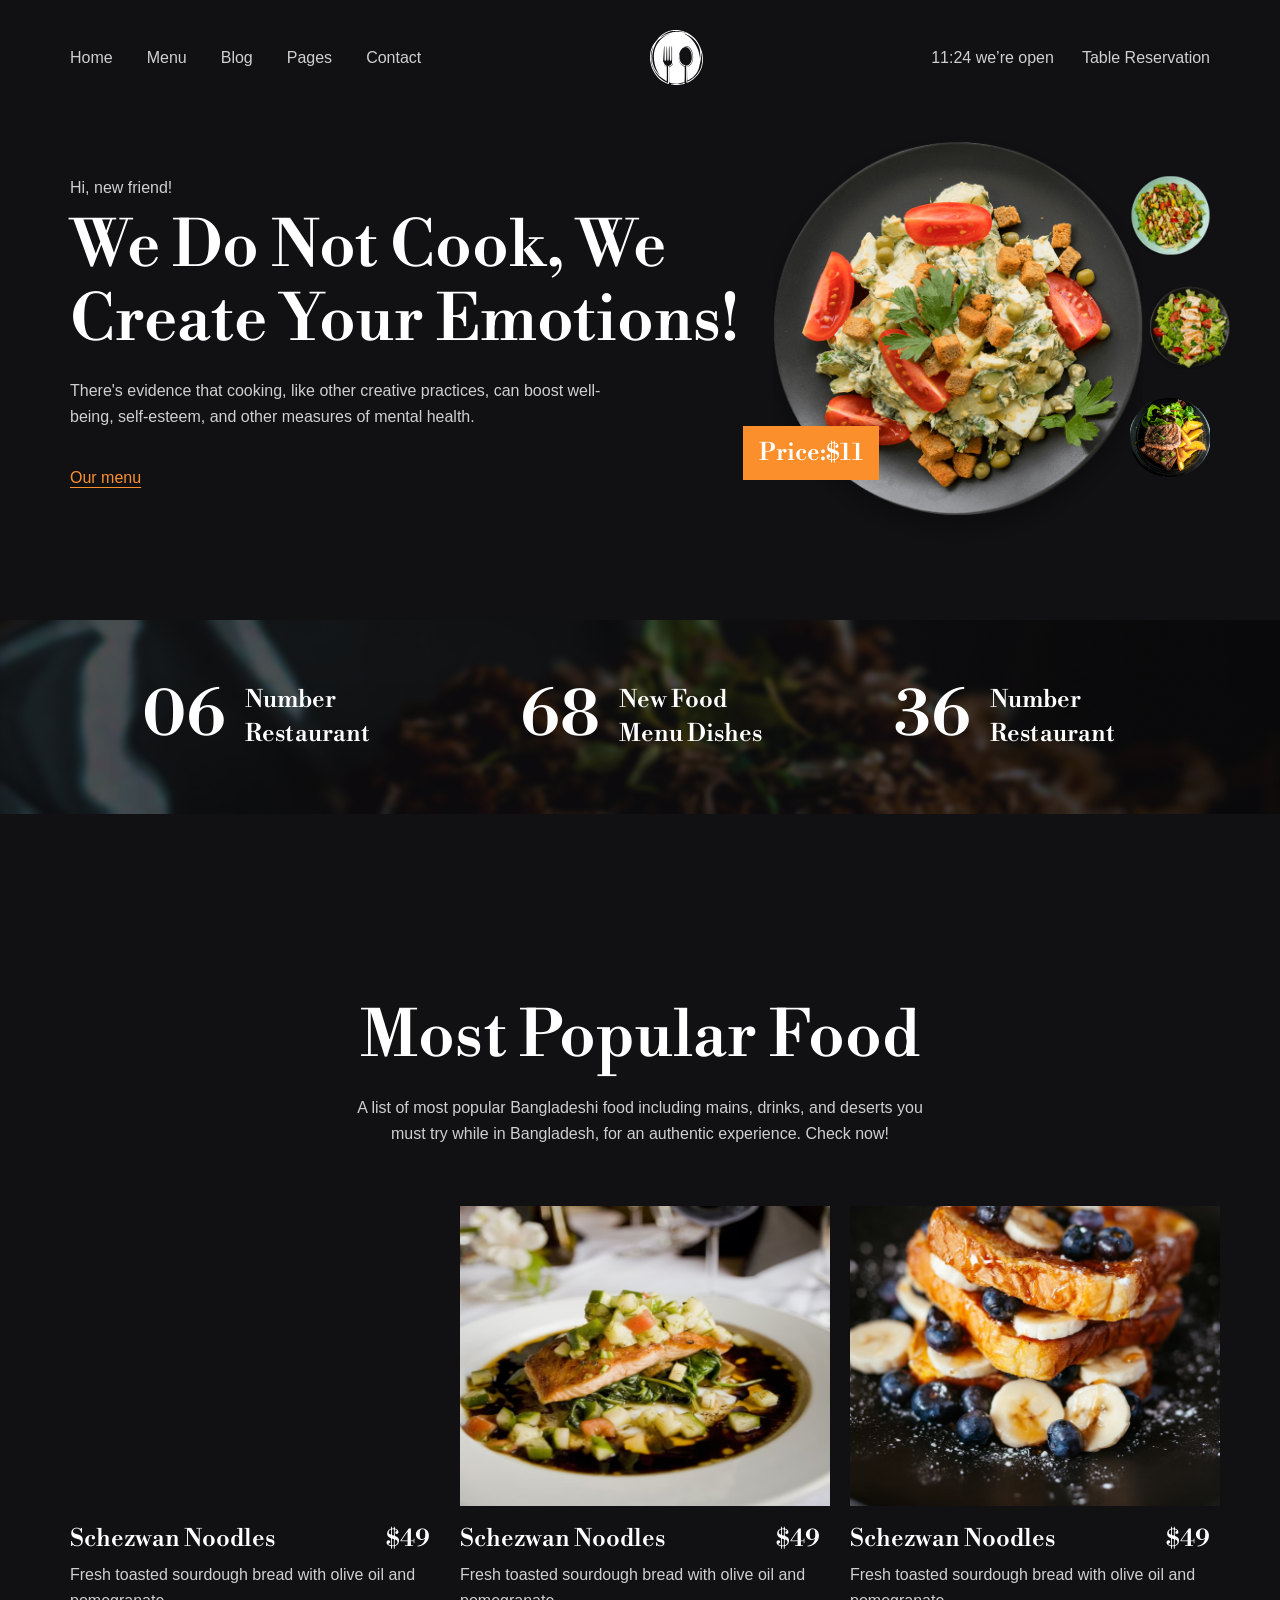
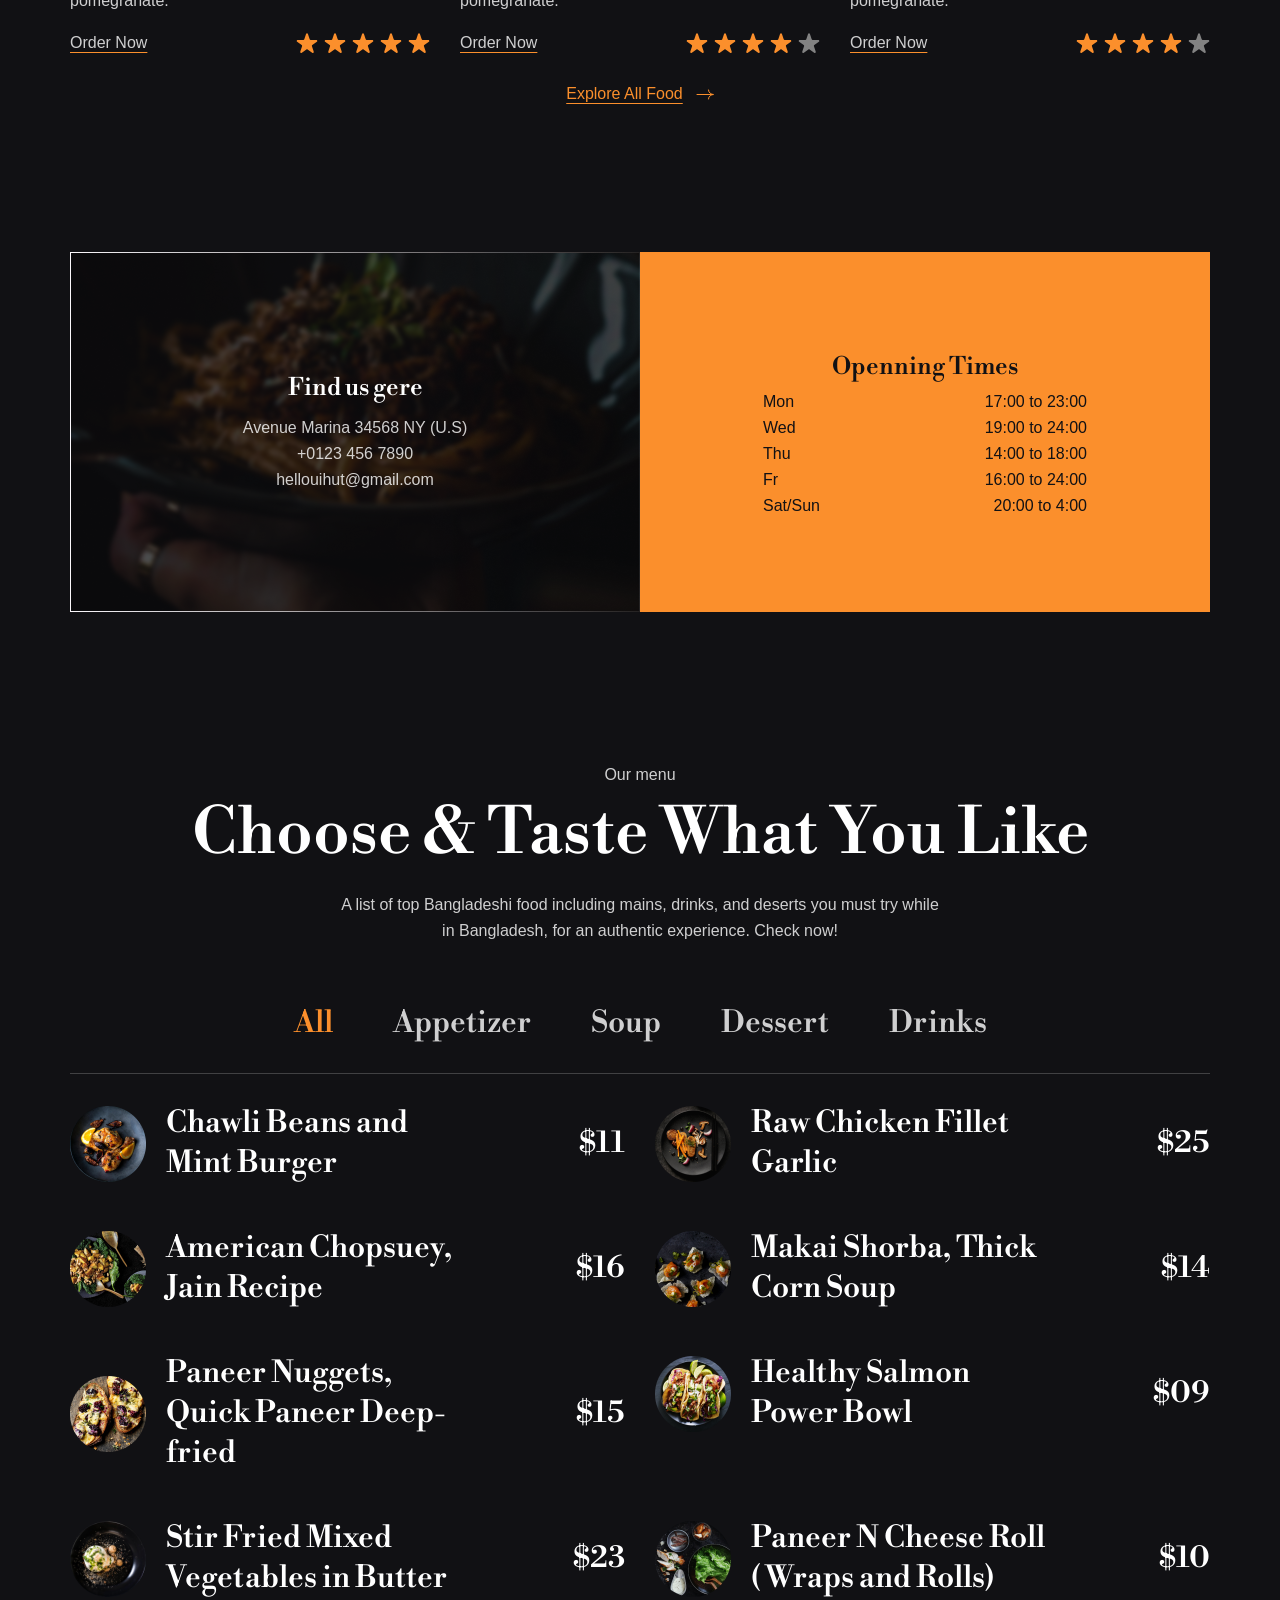
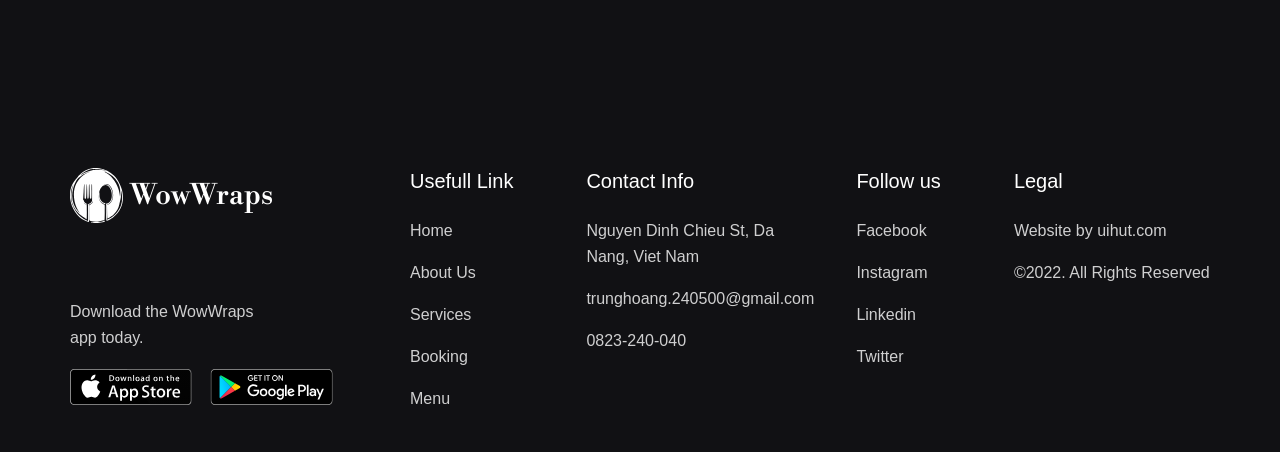
==== commit b5eafedd: "commit Menu" ====
--- a/index.html
+++ b/index.html
@@ -377,6 +377,200 @@
                         </div>
                     </article>
                 </div>
+
+                <!-- menu -->
+                <div class="menu">
+                    <section class="menu__content">
+                        <p class="menu__sub-title">Our menu</p>
+                        <h2 class="menu__title">
+                            Choose & Taste What You Like
+                        </h2>
+                        <p class="menu__desc">
+                            A list of top Bangladeshi food including mains,
+                            drinks, and deserts you must try while in
+                            Bangladesh, for an authentic experience. Check now!
+                        </p>
+                    </section>
+                    <div class="menu-container">
+                        <div class="menu-tab js-tabs">
+                            <!-- Menu tab list -->
+                            <ul class="menu-tab__list">
+                                <li
+                                    class="menu-tab__item menu-tab__item--active"
+                                >
+                                    All
+                                </li>
+                                <li class="menu-tab__item">Appetizer</li>
+                                <li class="menu-tab__item">Soup</li>
+                                <li class="menu-tab__item">Dessert</li>
+                                <li class="menu-tab__item">Drinks</li>
+                            </ul>
+                            <div class="separate"></div>
+
+                            <!-- Menu tab content -->
+                            <div class="menu-tab__content">
+                                <div
+                                    class="menu-tab__content menu-tab__content--active"
+                                >
+                                    <div class="row gy-4">
+                                        <!-- item 1 -->
+                                        <div class="col-6">
+                                            <div class="menu-wrap">
+                                                <div class="menu-wrap__left">
+                                                    <img
+                                                        src="./assets/img/menu-img/menu1.png"
+                                                        alt=""
+                                                        class="menu-wrap__img"
+                                                    />
+                                                    <h3 class="menu-wrap__name">
+                                                        Chawli Beans and Mint
+                                                        Burger
+                                                    </h3>
+                                                </div>
+                                                <h4 class="menu-wrap__price">
+                                                    $11
+                                                </h4>
+                                            </div>
+                                        </div>
+                                        <!-- item 2 -->
+                                        <div class="col-6">
+                                            <div class="menu-wrap">
+                                                <div class="menu-wrap__left">
+                                                    <img
+                                                        src="./assets/img/menu-img/menu2.png"
+                                                        alt=""
+                                                        class="menu-wrap__img"
+                                                    />
+                                                    <h3 class="menu-wrap__name">
+                                                        Raw Chicken Fillet
+                                                        Garlic
+                                                    </h3>
+                                                </div>
+                                                <h4 class="menu-wrap__price">
+                                                    $25
+                                                </h4>
+                                            </div>
+                                        </div>
+                                        <!-- item 3 -->
+                                        <div class="col-6">
+                                            <div class="menu-wrap">
+                                                <div class="menu-wrap__left">
+                                                    <img
+                                                        src="./assets/img/menu-img/menu3.png"
+                                                        alt=""
+                                                        class="menu-wrap__img"
+                                                    />
+                                                    <h3 class="menu-wrap__name">
+                                                        American Chopsuey, Jain
+                                                        Recipe
+                                                    </h3>
+                                                </div>
+                                                <h4 class="menu-wrap__price">
+                                                    $16
+                                                </h4>
+                                            </div>
+                                        </div>
+                                        <!-- item 4 -->
+                                        <div class="col-6">
+                                            <div class="menu-wrap">
+                                                <div class="menu-wrap__left">
+                                                    <img
+                                                        src="./assets/img/menu-img/menu4.png"
+                                                        alt=""
+                                                        class="menu-wrap__img"
+                                                    />
+                                                    <h3 class="menu-wrap__name">
+                                                        Makai Shorba, Thick Corn
+                                                        Soup
+                                                    </h3>
+                                                </div>
+                                                <h4 class="menu-wrap__price">
+                                                    $14
+                                                </h4>
+                                            </div>
+                                        </div>
+                                        <!-- item 5 -->
+                                        <div class="col-6">
+                                            <div class="menu-wrap">
+                                                <div class="menu-wrap__left">
+                                                    <img
+                                                        src="./assets/img/menu-img/menu5.png"
+                                                        alt=""
+                                                        class="menu-wrap__img"
+                                                    />
+                                                    <h3 class="menu-wrap__name">
+                                                        Paneer Nuggets, Quick
+                                                        Paneer Deep-fried
+                                                    </h3>
+                                                </div>
+                                                <h4 class="menu-wrap__price">
+                                                    $15
+                                                </h4>
+                                            </div>
+                                        </div>
+                                        <!-- item 6 -->
+                                        <div class="col-6">
+                                            <div class="menu-wrap">
+                                                <div class="menu-wrap__left">
+                                                    <img
+                                                        src="./assets/img/menu-img/menu6.png"
+                                                        alt=""
+                                                        class="menu-wrap__img"
+                                                    />
+                                                    <h3 class="menu-wrap__name">
+                                                        Healthy Salmon Power
+                                                        Bowl
+                                                    </h3>
+                                                </div>
+                                                <h4 class="menu-wrap__price">
+                                                    $09
+                                                </h4>
+                                            </div>
+                                        </div>
+                                        <!-- item 7 -->
+                                        <div class="col-6">
+                                            <div class="menu-wrap">
+                                                <div class="menu-wrap__left">
+                                                    <img
+                                                        src="./assets/img/menu-img/menu7.png"
+                                                        alt=""
+                                                        class="menu-wrap__img"
+                                                    />
+                                                    <h3 class="menu-wrap__name">
+                                                        Stir Fried Mixed
+                                                        Vegetables in Butter
+                                                    </h3>
+                                                </div>
+                                                <h4 class="menu-wrap__price">
+                                                    $23
+                                                </h4>
+                                            </div>
+                                        </div>
+                                        <!-- item 8 -->
+                                        <div class="col-6">
+                                            <div class="menu-wrap">
+                                                <div class="menu-wrap__left">
+                                                    <img
+                                                        src="./assets/img/menu-img/menu8.png"
+                                                        alt=""
+                                                        class="menu-wrap__img"
+                                                    />
+                                                    <h3 class="menu-wrap__name">
+                                                        Paneer N Cheese Roll (
+                                                        Wraps and Rolls)
+                                                    </h3>
+                                                </div>
+                                                <h4 class="menu-wrap__price">
+                                                    $10
+                                                </h4>
+                                            </div>
+                                        </div>
+                                    </div>
+                                </div>
+                            </div>
+                        </div>
+                    </div>
+                </div>
             </div>
         </main>
         <!-- Footer -->
--- a/assets/css/main.css
+++ b/assets/css/main.css
@@ -1348,7 +1348,7 @@
   --text-color-hover: rgba(251, 143, 44, 1);
   --body-bg-color: #111114;
   --icon-color: #fff;
-  --separate-bg-color: rgba(255, 255, 255, 0.8);
+  --separate-bg-color: rgba(248, 248, 248, 0.204);
 }
 
 .navbar__list, .header-right, .header__inner {
@@ -1436,7 +1436,7 @@
   color: var(--text-color-hover);
 }
 
-.time-list__item, .time-list, .dish__all, .dish-card__oder, .dish-card__wrap, .dish__content, .data__item, .hero {
+.menu-wrap__left, .menu-wrap, .menu__content, .time-list__item, .time-list, .dish__all, .dish-card__oder, .dish-card__wrap, .dish__content, .data__item, .hero {
   display: flex;
   align-items: center;
 }
@@ -1645,4 +1645,71 @@
   width: 113px;
 }
 
+.menu {
+  margin-top: 26px;
+  padding: 70px 0;
+}
+.menu__content {
+  flex-direction: column;
+  justify-content: center;
+  text-align: center;
+}
+.menu__sub-title {
+  line-height: 1.62;
+}
+.menu__title {
+  margin-top: 10px;
+  font-size: 6.4rem;
+  font-weight: 500;
+  line-height: 1.15;
+}
+.menu__desc {
+  width: 601px;
+  margin-top: 20px;
+  line-height: 1.62;
+}
+.menu-container {
+  margin-top: 60px;
+}
+
+.menu-tab__list {
+  display: flex;
+  justify-content: center;
+  gap: 60px;
+  margin-bottom: 30px;
+}
+.menu-tab__item {
+  font-family: "Libre Bodoni", sans-serif;
+  font-weight: 500;
+  font-size: 3rem;
+  line-height: 1.33;
+  cursor: pointer;
+}
+.menu-tab__item--active {
+  color: var(--text-color-hover);
+  cursor: default;
+}
+.menu-tab__content {
+  margin-top: 30px;
+}
+
+.menu-wrap {
+  justify-content: space-between;
+}
+.menu-wrap__left {
+  gap: 20px;
+}
+.menu-wrap__img {
+  width: 76px;
+  object-fit: cover;
+}
+.menu-wrap__name, .menu-wrap__price {
+  font-weight: 500;
+  font-size: 3rem;
+  line-height: 1.33;
+}
+.menu-wrap__name {
+  width: 60%;
+}
+
 /*# sourceMappingURL=main.css.map */
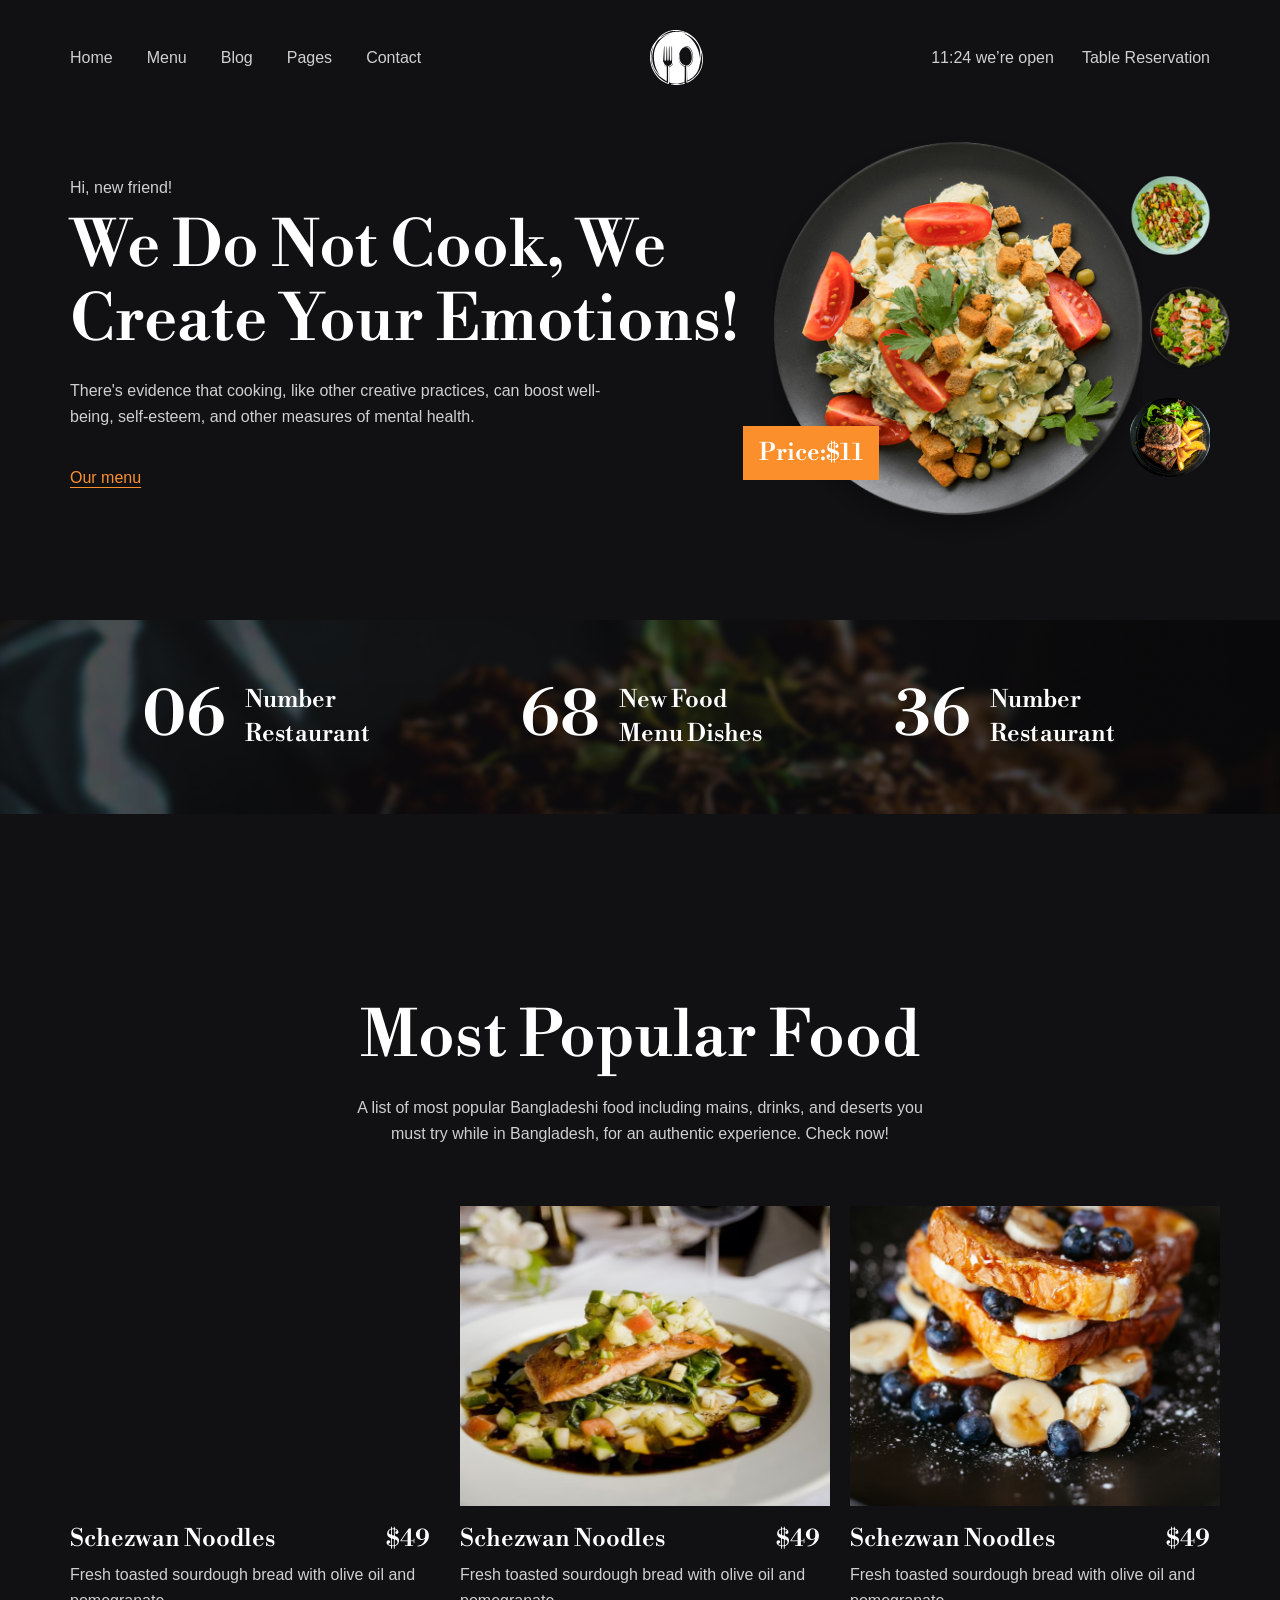
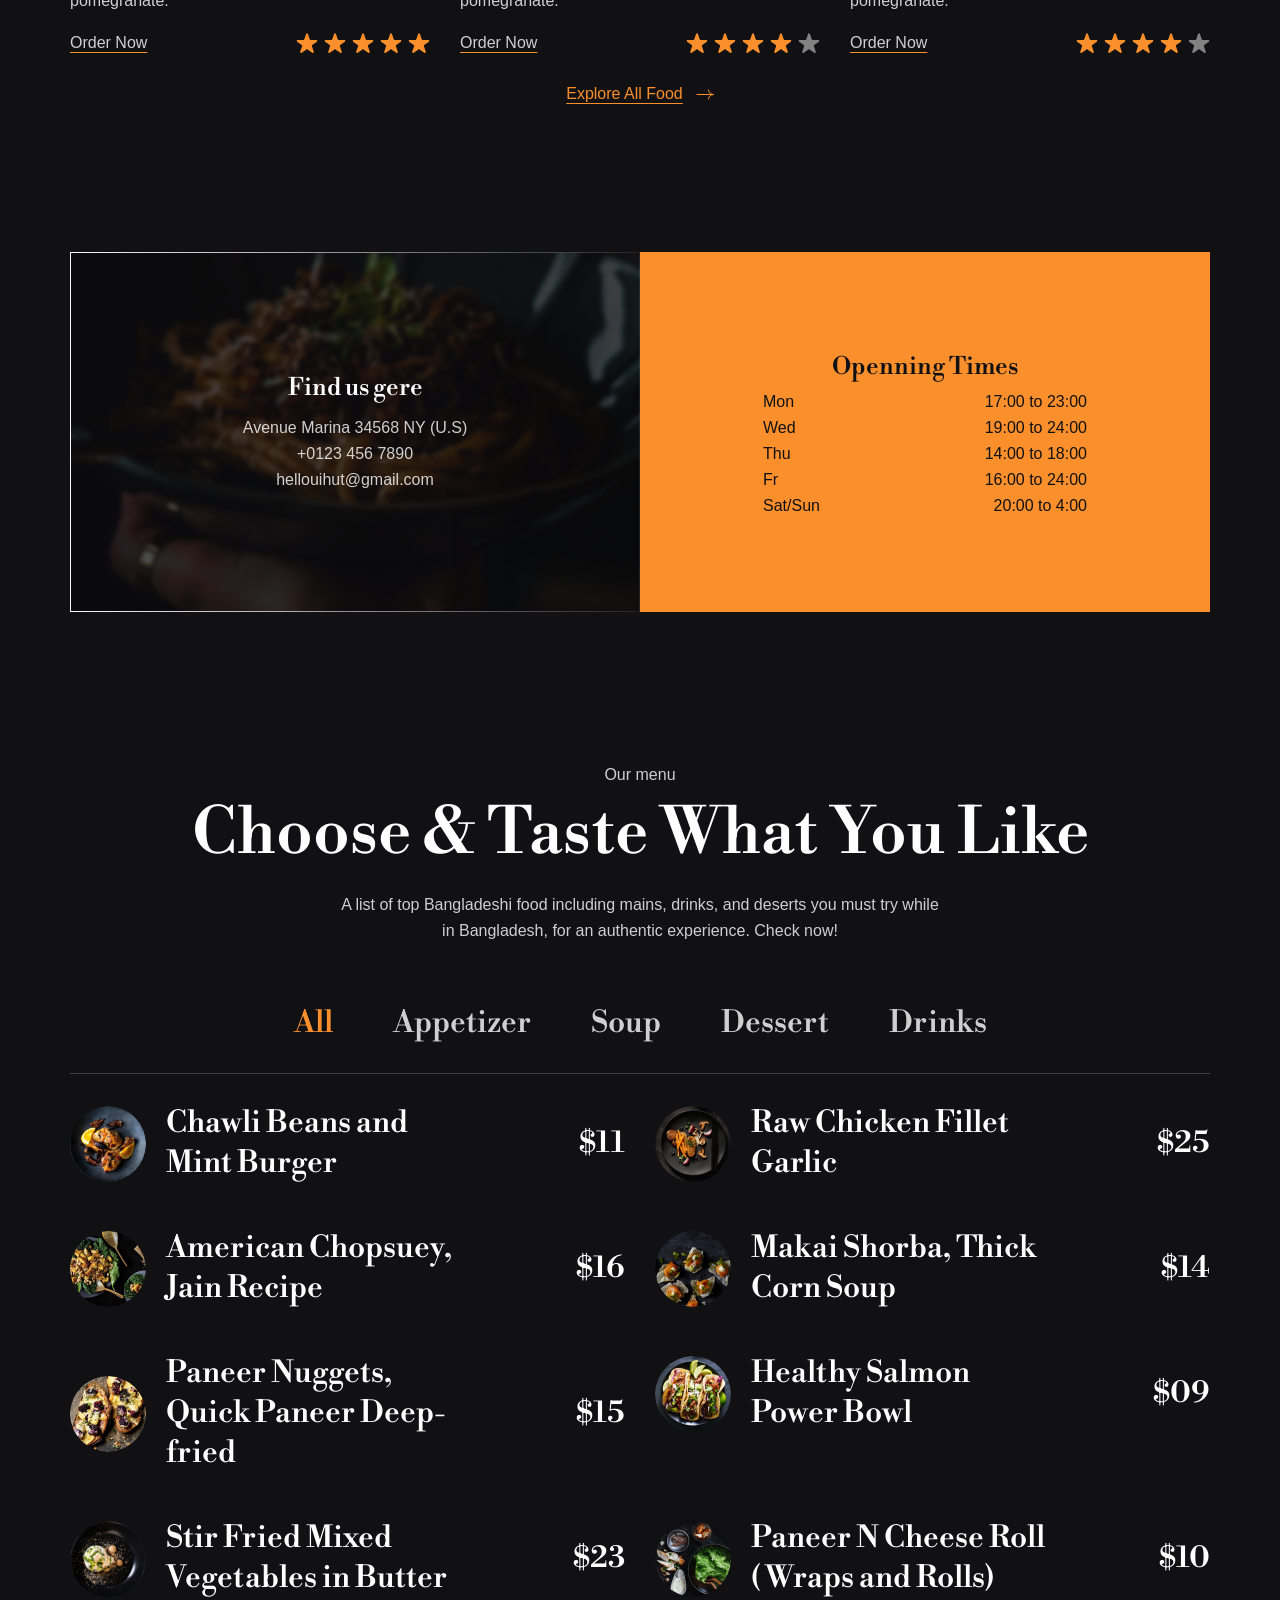
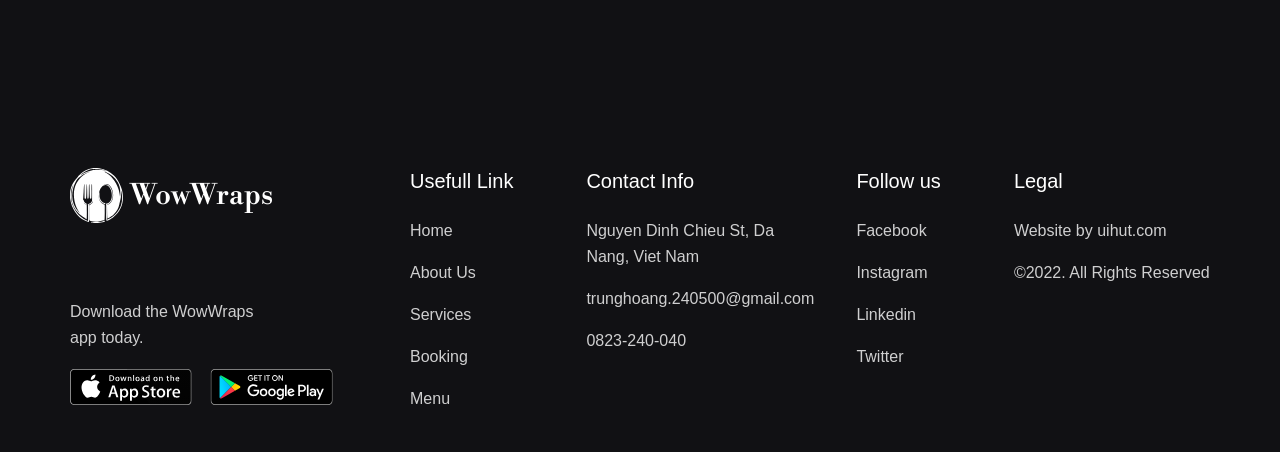
==== commit 1527f40e: "add menu" ====
--- a/index.html
+++ b/index.html
@@ -408,7 +408,8 @@
                             <div class="separate"></div>
 
                             <!-- Menu tab content -->
-                            <div class="menu-tab__content">
+                            <div class="menu-tab__contents">
+                                <!-- Menu content 1 -->
                                 <div
                                     class="menu-tab__content menu-tab__content--active"
                                 >
@@ -562,6 +563,486 @@
                                                 </div>
                                                 <h4 class="menu-wrap__price">
                                                     $10
+                                                </h4>
+                                            </div>
+                                        </div>
+                                    </div>
+                                </div>
+
+                                <!-- Menu content 2 -->
+                                <div class="menu-tab__content">
+                                    <div class="row gy-4">
+                                        <!-- item 1 -->
+                                        <div class="col-6">
+                                            <div class="menu-wrap">
+                                                <div class="menu-wrap__left">
+                                                    <img
+                                                        src="./assets/img/menu-img/menu9.jpg"
+                                                        alt=""
+                                                        class="menu-wrap__img"
+                                                    />
+                                                    <h3 class="menu-wrap__name">
+                                                        Chawli Beans and Mint
+                                                        Burger
+                                                    </h3>
+                                                </div>
+                                                <h4 class="menu-wrap__price">
+                                                    $11
+                                                </h4>
+                                            </div>
+                                        </div>
+                                        <!-- item 2 -->
+                                        <div class="col-6">
+                                            <div class="menu-wrap">
+                                                <div class="menu-wrap__left">
+                                                    <img
+                                                        src="./assets/img/menu-img/menu10.jpg"
+                                                        alt=""
+                                                        class="menu-wrap__img"
+                                                    />
+                                                    <h3 class="menu-wrap__name">
+                                                        Raw Chicken Fillet
+                                                        Garlic
+                                                    </h3>
+                                                </div>
+                                                <h4 class="menu-wrap__price">
+                                                    $25
+                                                </h4>
+                                            </div>
+                                        </div>
+                                        <!-- item 3 -->
+                                        <div class="col-6">
+                                            <div class="menu-wrap">
+                                                <div class="menu-wrap__left">
+                                                    <img
+                                                        src="./assets/img/menu-img/menu11.jpg"
+                                                        alt=""
+                                                        class="menu-wrap__img"
+                                                    />
+                                                    <h3 class="menu-wrap__name">
+                                                        American Chopsuey, Jain
+                                                        Recipe
+                                                    </h3>
+                                                </div>
+                                                <h4 class="menu-wrap__price">
+                                                    $16
+                                                </h4>
+                                            </div>
+                                        </div>
+                                        <!-- item 4 -->
+                                        <div class="col-6">
+                                            <div class="menu-wrap">
+                                                <div class="menu-wrap__left">
+                                                    <img
+                                                        src="./assets/img/menu-img/menu12.jpg"
+                                                        alt=""
+                                                        class="menu-wrap__img"
+                                                    />
+                                                    <h3 class="menu-wrap__name">
+                                                        Makai Shorba, Thick Corn
+                                                        Soup
+                                                    </h3>
+                                                </div>
+                                                <h4 class="menu-wrap__price">
+                                                    $14
+                                                </h4>
+                                            </div>
+                                        </div>
+                                        <!-- item 5 -->
+                                        <div class="col-6">
+                                            <div class="menu-wrap">
+                                                <div class="menu-wrap__left">
+                                                    <img
+                                                        src="./assets/img/menu-img/menu13.jpg"
+                                                        alt=""
+                                                        class="menu-wrap__img"
+                                                    />
+                                                    <h3 class="menu-wrap__name">
+                                                        Paneer Nuggets, Quick
+                                                        Paneer Deep-fried
+                                                    </h3>
+                                                </div>
+                                                <h4 class="menu-wrap__price">
+                                                    $15
+                                                </h4>
+                                            </div>
+                                        </div>
+                                        <!-- item 6 -->
+                                        <div class="col-6">
+                                            <div class="menu-wrap">
+                                                <div class="menu-wrap__left">
+                                                    <img
+                                                        src="./assets/img/menu-img/menu14.jpg"
+                                                        alt=""
+                                                        class="menu-wrap__img"
+                                                    />
+                                                    <h3 class="menu-wrap__name">
+                                                        Healthy Salmon Power
+                                                        Bowl
+                                                    </h3>
+                                                </div>
+                                                <h4 class="menu-wrap__price">
+                                                    $09
+                                                </h4>
+                                            </div>
+                                        </div>
+                                    </div>
+                                </div>
+
+                                <!-- Menu content 3 -->
+                                <div class="menu-tab__content">
+                                    <div class="row gy-4">
+                                        <!-- item 1 -->
+                                        <div class="col-6">
+                                            <div class="menu-wrap">
+                                                <div class="menu-wrap__left">
+                                                    <img
+                                                        src="./assets/img/menu-img/menu15.jpg"
+                                                        alt=""
+                                                        class="menu-wrap__img"
+                                                    />
+                                                    <h3 class="menu-wrap__name">
+                                                        Chawli Beans and Mint
+                                                        Burger
+                                                    </h3>
+                                                </div>
+                                                <h4 class="menu-wrap__price">
+                                                    $11
+                                                </h4>
+                                            </div>
+                                        </div>
+                                        <!-- item 2 -->
+                                        <div class="col-6">
+                                            <div class="menu-wrap">
+                                                <div class="menu-wrap__left">
+                                                    <img
+                                                        src="./assets/img/menu-img/menu16.jpg"
+                                                        alt=""
+                                                        class="menu-wrap__img"
+                                                    />
+                                                    <h3 class="menu-wrap__name">
+                                                        Raw Chicken Fillet
+                                                        Garlic
+                                                    </h3>
+                                                </div>
+                                                <h4 class="menu-wrap__price">
+                                                    $25
+                                                </h4>
+                                            </div>
+                                        </div>
+                                        <!-- item 3 -->
+                                        <div class="col-6">
+                                            <div class="menu-wrap">
+                                                <div class="menu-wrap__left">
+                                                    <img
+                                                        src="./assets/img/menu-img/menu17.jpg"
+                                                        alt=""
+                                                        class="menu-wrap__img"
+                                                    />
+                                                    <h3 class="menu-wrap__name">
+                                                        American Chopsuey, Jain
+                                                        Recipe
+                                                    </h3>
+                                                </div>
+                                                <h4 class="menu-wrap__price">
+                                                    $16
+                                                </h4>
+                                            </div>
+                                        </div>
+                                        <!-- item 4 -->
+                                        <div class="col-6">
+                                            <div class="menu-wrap">
+                                                <div class="menu-wrap__left">
+                                                    <img
+                                                        src="./assets/img/menu-img/menu18.jpg"
+                                                        alt=""
+                                                        class="menu-wrap__img"
+                                                    />
+                                                    <h3 class="menu-wrap__name">
+                                                        Makai Shorba, Thick Corn
+                                                        Soup
+                                                    </h3>
+                                                </div>
+                                                <h4 class="menu-wrap__price">
+                                                    $14
+                                                </h4>
+                                            </div>
+                                        </div>
+                                        <!-- item 5 -->
+                                        <div class="col-6">
+                                            <div class="menu-wrap">
+                                                <div class="menu-wrap__left">
+                                                    <img
+                                                        src="./assets/img/menu-img/menu19.jpg"
+                                                        alt=""
+                                                        class="menu-wrap__img"
+                                                    />
+                                                    <h3 class="menu-wrap__name">
+                                                        Paneer Nuggets, Quick
+                                                        Paneer Deep-fried
+                                                    </h3>
+                                                </div>
+                                                <h4 class="menu-wrap__price">
+                                                    $15
+                                                </h4>
+                                            </div>
+                                        </div>
+                                        <!-- item 6 -->
+                                        <div class="col-6">
+                                            <div class="menu-wrap">
+                                                <div class="menu-wrap__left">
+                                                    <img
+                                                        src="./assets/img/menu-img/menu20.jpg"
+                                                        alt=""
+                                                        class="menu-wrap__img"
+                                                    />
+                                                    <h3 class="menu-wrap__name">
+                                                        Healthy Salmon Power
+                                                        Bowl
+                                                    </h3>
+                                                </div>
+                                                <h4 class="menu-wrap__price">
+                                                    $09
+                                                </h4>
+                                            </div>
+                                        </div>
+                                        <!-- item 7 -->
+                                        <div class="col-6">
+                                            <div class="menu-wrap">
+                                                <div class="menu-wrap__left">
+                                                    <img
+                                                        src="./assets/img/menu-img/menu21.jpg"
+                                                        alt=""
+                                                        class="menu-wrap__img"
+                                                    />
+                                                    <h3 class="menu-wrap__name">
+                                                        Healthy Salmon Power
+                                                        Bowl
+                                                    </h3>
+                                                </div>
+                                                <h4 class="menu-wrap__price">
+                                                    $09
+                                                </h4>
+                                            </div>
+                                        </div>
+                                        <!-- item 8 -->
+                                        <div class="col-6">
+                                            <div class="menu-wrap">
+                                                <div class="menu-wrap__left">
+                                                    <img
+                                                        src="./assets/img/menu-img/menu22.jpg"
+                                                        alt=""
+                                                        class="menu-wrap__img"
+                                                    />
+                                                    <h3 class="menu-wrap__name">
+                                                        Healthy Salmon Power
+                                                        Bowl
+                                                    </h3>
+                                                </div>
+                                                <h4 class="menu-wrap__price">
+                                                    $09
+                                                </h4>
+                                            </div>
+                                        </div>
+                                    </div>
+                                </div>
+
+                                <!-- Menu content 4 -->
+                                <div class="menu-tab__content">
+                                    <div class="row gy-4">
+                                        <!-- item 1 -->
+                                        <div class="col-6">
+                                            <div class="menu-wrap">
+                                                <div class="menu-wrap__left">
+                                                    <img
+                                                        src="./assets/img/menu-img/menu23.jpg"
+                                                        alt=""
+                                                        class="menu-wrap__img"
+                                                    />
+                                                    <h3 class="menu-wrap__name">
+                                                        Chawli Beans and Mint
+                                                        Burger
+                                                    </h3>
+                                                </div>
+                                                <h4 class="menu-wrap__price">
+                                                    $11
+                                                </h4>
+                                            </div>
+                                        </div>
+                                        <!-- item 2 -->
+                                        <div class="col-6">
+                                            <div class="menu-wrap">
+                                                <div class="menu-wrap__left">
+                                                    <img
+                                                        src="./assets/img/menu-img/menu24.jpg"
+                                                        alt=""
+                                                        class="menu-wrap__img"
+                                                    />
+                                                    <h3 class="menu-wrap__name">
+                                                        Raw Chicken Fillet
+                                                        Garlic
+                                                    </h3>
+                                                </div>
+                                                <h4 class="menu-wrap__price">
+                                                    $25
+                                                </h4>
+                                            </div>
+                                        </div>
+                                        <!-- item 3 -->
+                                        <div class="col-6">
+                                            <div class="menu-wrap">
+                                                <div class="menu-wrap__left">
+                                                    <img
+                                                        src="./assets/img/menu-img/menu25.jpg"
+                                                        alt=""
+                                                        class="menu-wrap__img"
+                                                    />
+                                                    <h3 class="menu-wrap__name">
+                                                        American Chopsuey, Jain
+                                                        Recipe
+                                                    </h3>
+                                                </div>
+                                                <h4 class="menu-wrap__price">
+                                                    $16
+                                                </h4>
+                                            </div>
+                                        </div>
+                                        <!-- item 4 -->
+                                        <div class="col-6">
+                                            <div class="menu-wrap">
+                                                <div class="menu-wrap__left">
+                                                    <img
+                                                        src="./assets/img/menu-img/menu26.jpg"
+                                                        alt=""
+                                                        class="menu-wrap__img"
+                                                    />
+                                                    <h3 class="menu-wrap__name">
+                                                        Makai Shorba, Thick Corn
+                                                        Soup
+                                                    </h3>
+                                                </div>
+                                                <h4 class="menu-wrap__price">
+                                                    $14
+                                                </h4>
+                                            </div>
+                                        </div>
+                                        <!-- item 5 -->
+                                        <div class="col-6">
+                                            <div class="menu-wrap">
+                                                <div class="menu-wrap__left">
+                                                    <img
+                                                        src="./assets/img/menu-img/menu27.jpg"
+                                                        alt=""
+                                                        class="menu-wrap__img"
+                                                    />
+                                                    <h3 class="menu-wrap__name">
+                                                        Paneer Nuggets, Quick
+                                                        Paneer Deep-fried
+                                                    </h3>
+                                                </div>
+                                                <h4 class="menu-wrap__price">
+                                                    $15
+                                                </h4>
+                                            </div>
+                                        </div>
+                                        <!-- item 6 -->
+                                        <div class="col-6">
+                                            <div class="menu-wrap">
+                                                <div class="menu-wrap__left">
+                                                    <img
+                                                        src="./assets/img/menu-img/menu28.jpg"
+                                                        alt=""
+                                                        class="menu-wrap__img"
+                                                    />
+                                                    <h3 class="menu-wrap__name">
+                                                        Healthy Salmon Power
+                                                        Bowl
+                                                    </h3>
+                                                </div>
+                                                <h4 class="menu-wrap__price">
+                                                    $09
+                                                </h4>
+                                            </div>
+                                        </div>
+                                    </div>
+                                </div>
+
+                                <!-- Menu content 5 -->
+                                <div class="menu-tab__content">
+                                    <div class="row gy-4">
+                                        <!-- item 1 -->
+                                        <div class="col-6">
+                                            <div class="menu-wrap">
+                                                <div class="menu-wrap__left">
+                                                    <img
+                                                        src="./assets/img/menu-img/menu29.jpg"
+                                                        alt=""
+                                                        class="menu-wrap__img"
+                                                    />
+                                                    <h3 class="menu-wrap__name">
+                                                        Chawli Beans and Mint
+                                                        Burger
+                                                    </h3>
+                                                </div>
+                                                <h4 class="menu-wrap__price">
+                                                    $11
+                                                </h4>
+                                            </div>
+                                        </div>
+                                        <!-- item 2 -->
+                                        <div class="col-6">
+                                            <div class="menu-wrap">
+                                                <div class="menu-wrap__left">
+                                                    <img
+                                                        src="./assets/img/menu-img/menu30.jpg"
+                                                        alt=""
+                                                        class="menu-wrap__img"
+                                                    />
+                                                    <h3 class="menu-wrap__name">
+                                                        Raw Chicken Fillet
+                                                        Garlic
+                                                    </h3>
+                                                </div>
+                                                <h4 class="menu-wrap__price">
+                                                    $25
+                                                </h4>
+                                            </div>
+                                        </div>
+                                        <!-- item 3 -->
+                                        <div class="col-6">
+                                            <div class="menu-wrap">
+                                                <div class="menu-wrap__left">
+                                                    <img
+                                                        src="./assets/img/menu-img/menu31.jpg"
+                                                        alt=""
+                                                        class="menu-wrap__img"
+                                                    />
+                                                    <h3 class="menu-wrap__name">
+                                                        American Chopsuey, Jain
+                                                        Recipe
+                                                    </h3>
+                                                </div>
+                                                <h4 class="menu-wrap__price">
+                                                    $16
+                                                </h4>
+                                            </div>
+                                        </div>
+                                        <!-- item 4 -->
+                                        <div class="col-6">
+                                            <div class="menu-wrap">
+                                                <div class="menu-wrap__left">
+                                                    <img
+                                                        src="./assets/img/menu-img/menu32.jpg"
+                                                        alt=""
+                                                        class="menu-wrap__img"
+                                                    />
+                                                    <h3 class="menu-wrap__name">
+                                                        Makai Shorba, Thick Corn
+                                                        Soup
+                                                    </h3>
+                                                </div>
+                                                <h4 class="menu-wrap__price">
+                                                    $14
                                                 </h4>
                                             </div>
                                         </div>
@@ -571,6 +1052,8 @@
                         </div>
                     </div>
                 </div>
+
+                <!-- Restaurant -->
             </div>
         </main>
         <!-- Footer -->
--- a/assets/css/main.css
+++ b/assets/css/main.css
@@ -1513,6 +1513,8 @@
   height: 194px;
   margin-top: 70px;
   background-image: url(../../assets/img/data-img/data1.png);
+  background-size: cover;
+  background-repeat: no-repeat;
 }
 .data__wrap {
   display: flex;
@@ -1691,6 +1693,10 @@
 }
 .menu-tab__content {
   margin-top: 30px;
+  display: none;
+}
+.menu-tab__content--active {
+  display: block;
 }
 
 .menu-wrap {
@@ -1701,6 +1707,8 @@
 }
 .menu-wrap__img {
   width: 76px;
+  height: 76px;
+  border-radius: 50%;
   object-fit: cover;
 }
 .menu-wrap__name, .menu-wrap__price {
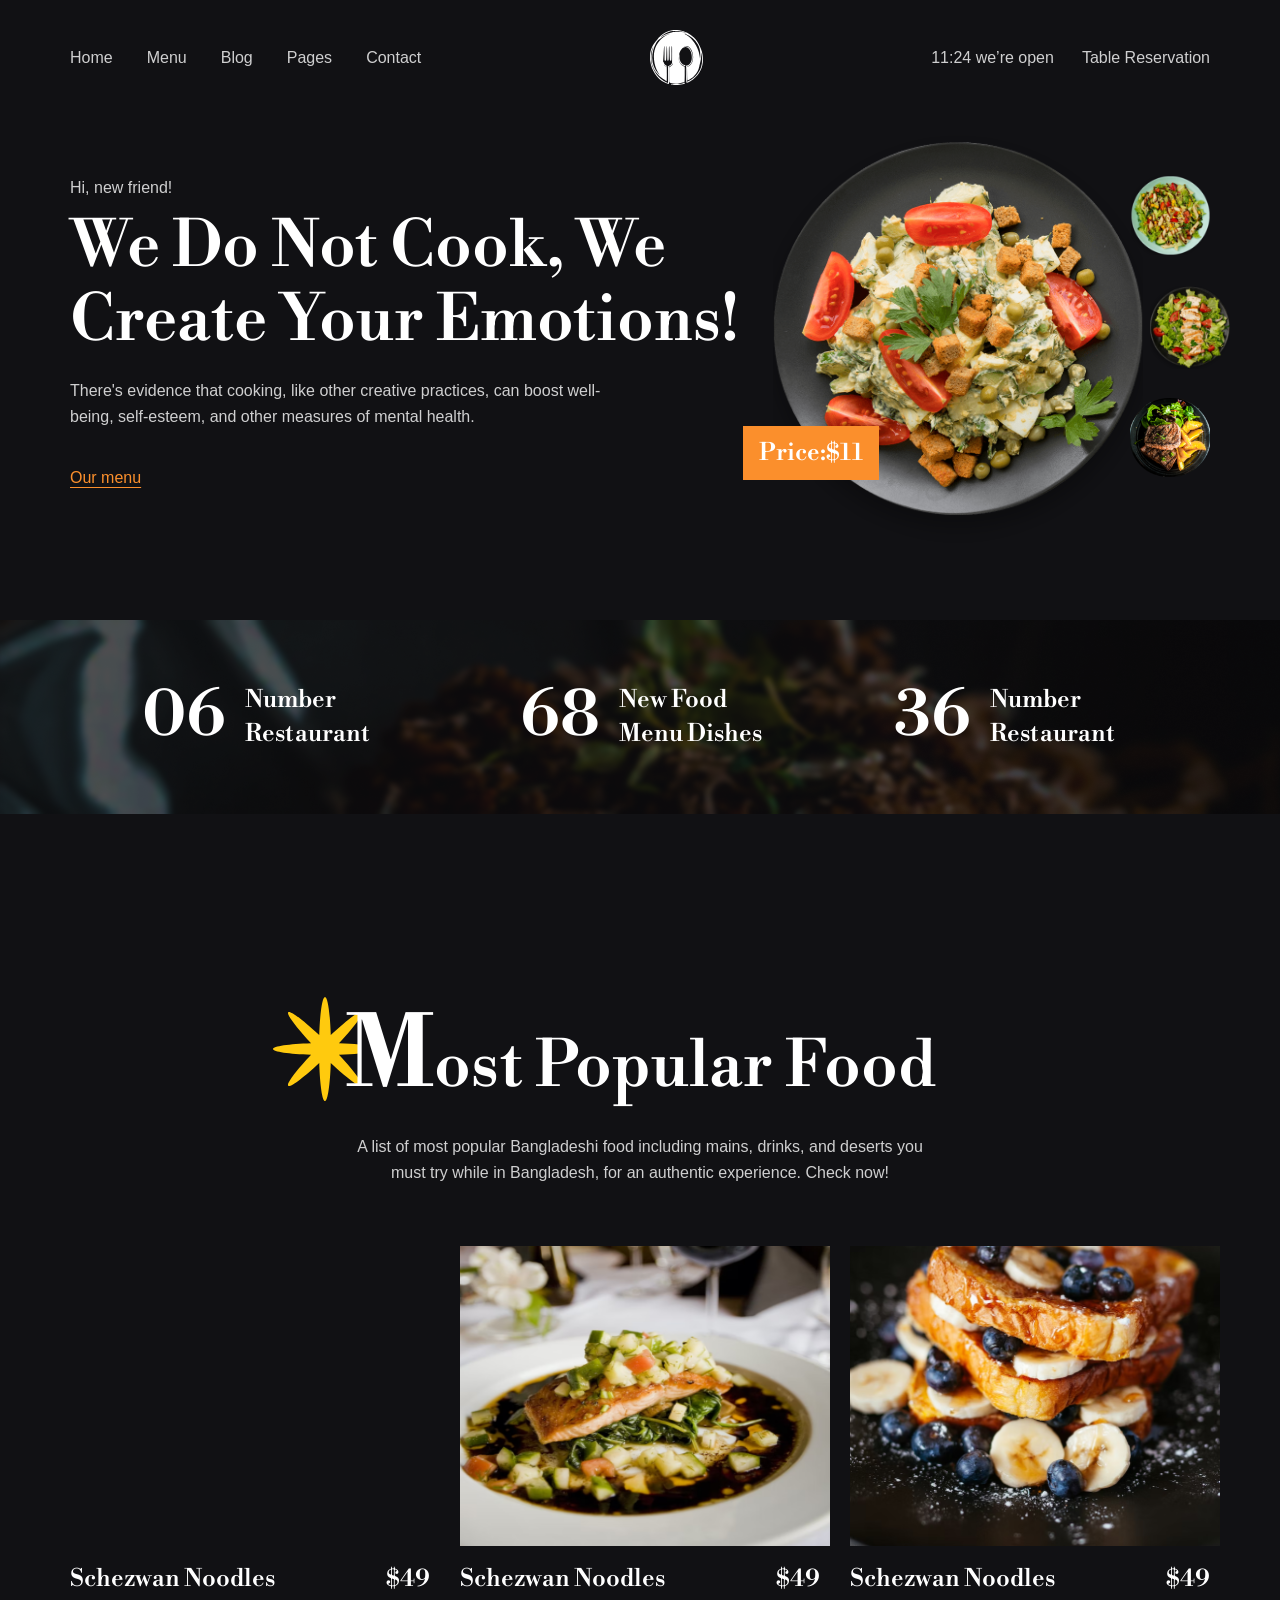
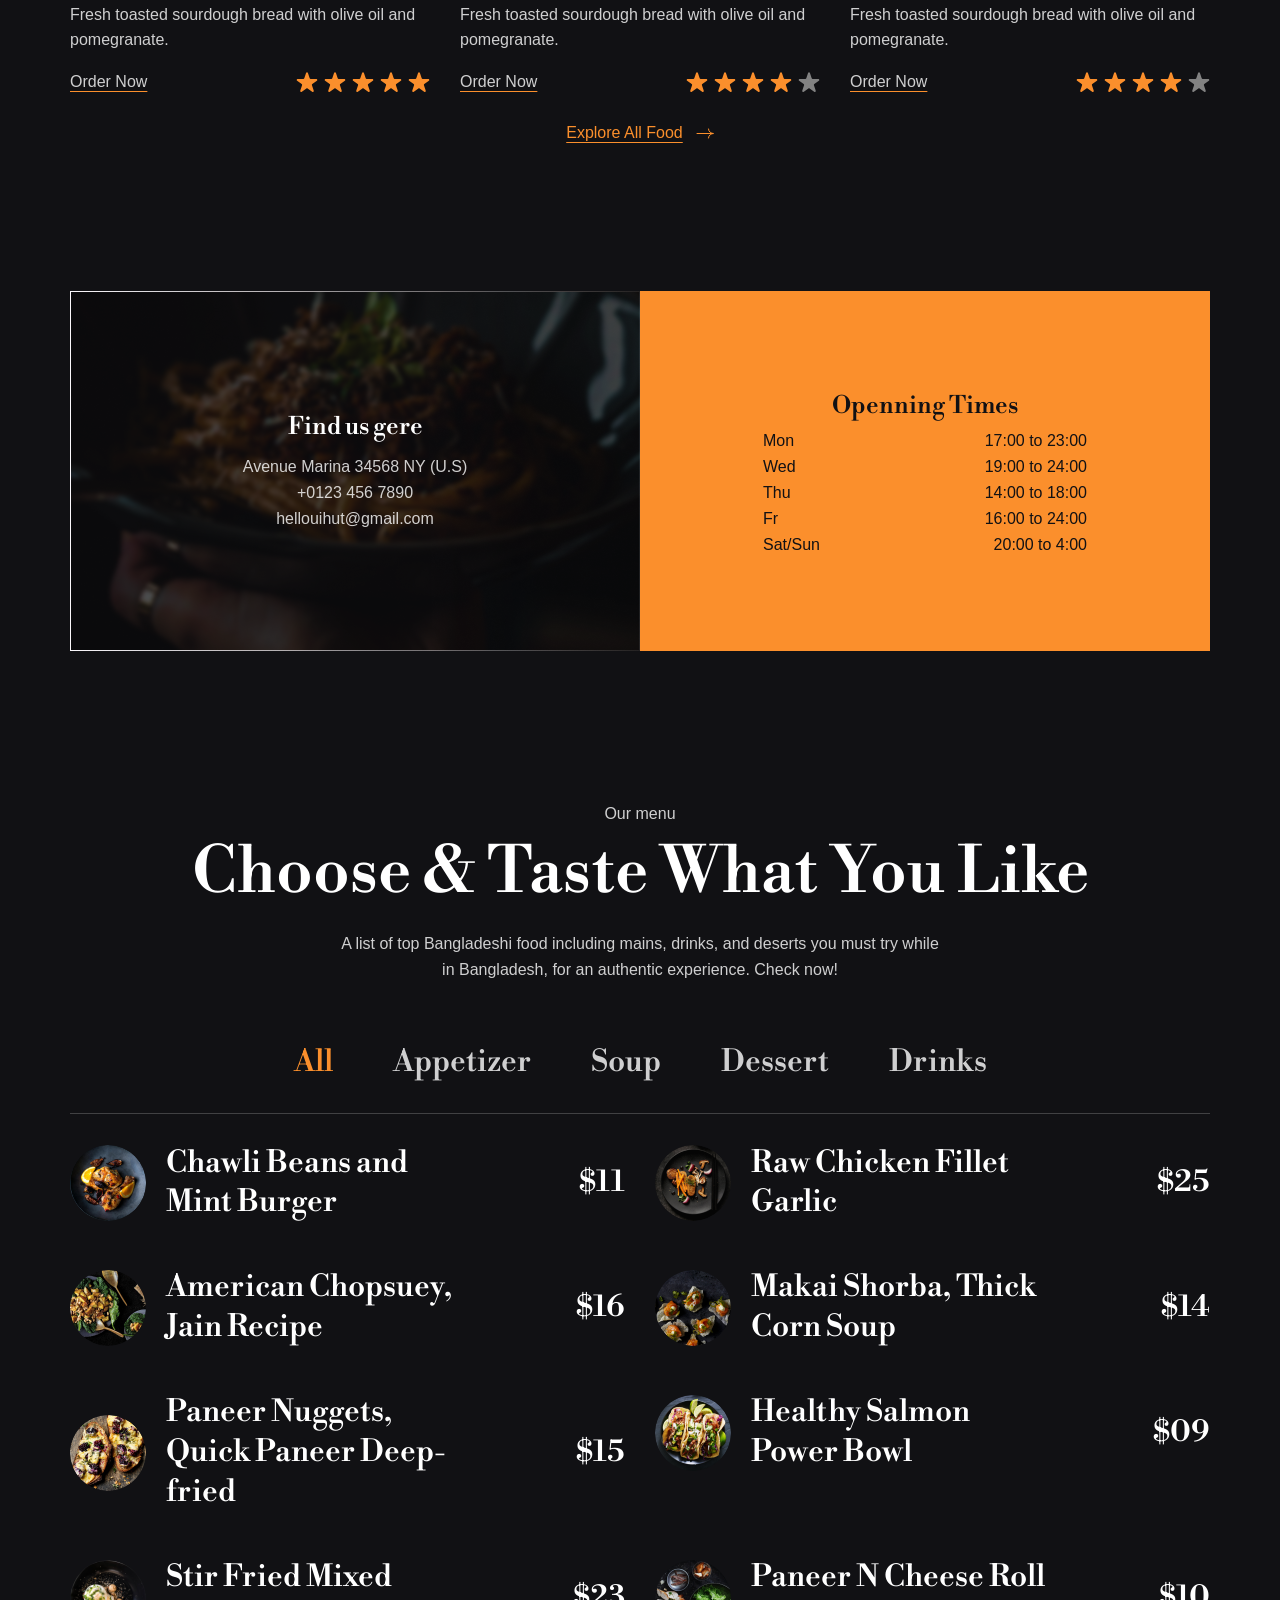
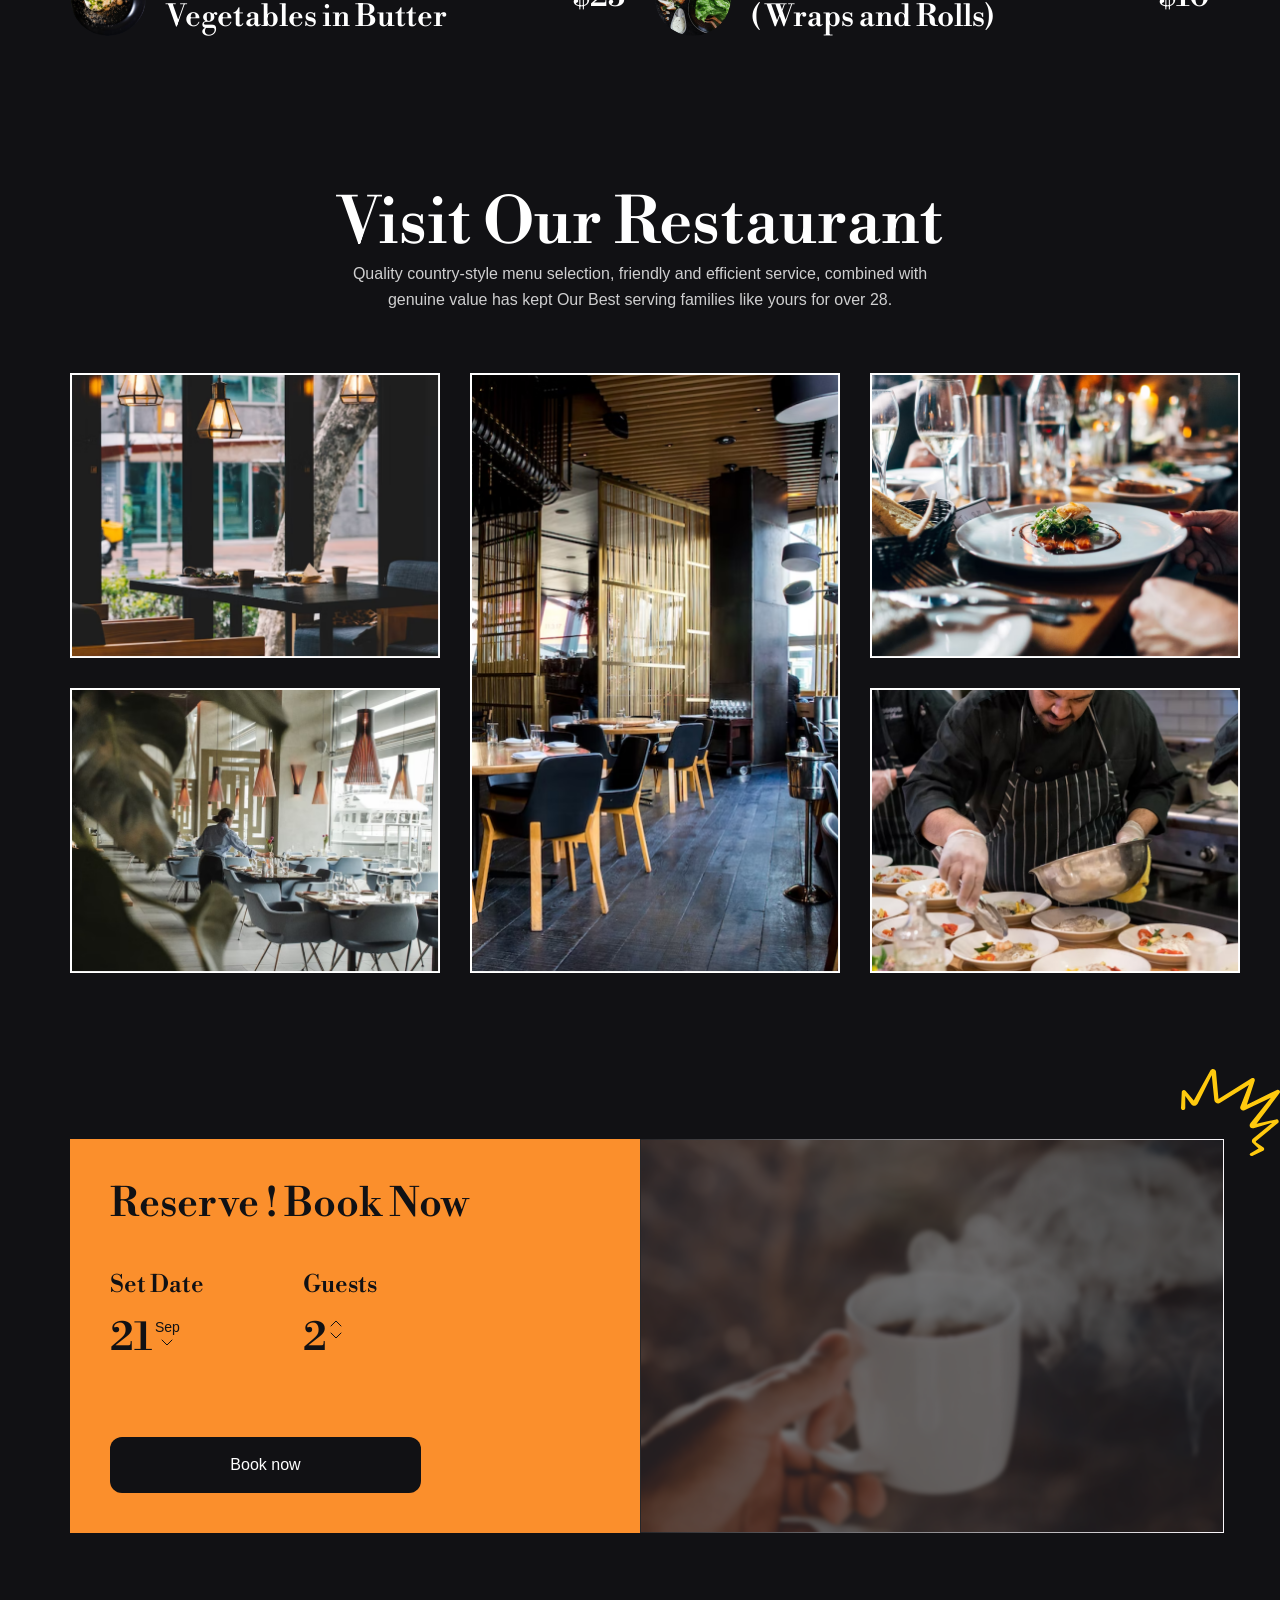
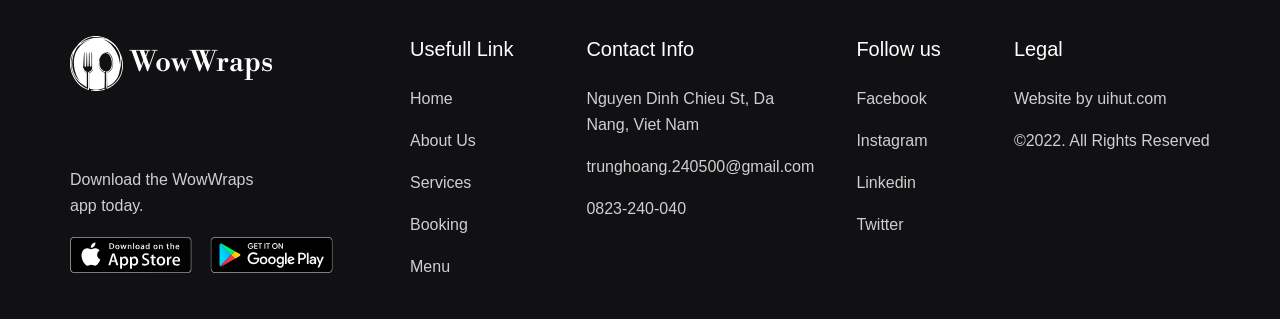
==== commit 099580ac: "add booking" ====
--- a/index.html
+++ b/index.html
@@ -171,8 +171,16 @@
             <div class="container">
                 <!-- dish -->
                 <div class="dish">
+                    <img
+                        src="./assets/icons/flower-large.svg"
+                        alt=""
+                        class="dish__flower"
+                    />
                     <section class="dish__content">
-                        <h2 class="dish__title">Most popular food</h2>
+                        <h2 class="dish__title">
+                            <strong class="dish__title--large">M</strong>ost
+                            popular food
+                        </h2>
                         <p class="dish__desc">
                             A list of most popular Bangladeshi food including
                             mains, drinks, and deserts you must try while in
@@ -1053,7 +1061,108 @@
                     </div>
                 </div>
 
-                <!-- Restaurant -->
+                <!-- Service -->
+                <div class="service">
+                    <section class="service__content">
+                        <h2 class="service__title">Visit Our Restaurant</h2>
+                        <p class="service__desc">
+                            Quality country-style menu selection, friendly and
+                            efficient service, combined with genuine value has
+                            kept Our Best serving families like yours for over
+                            28.
+                        </p>
+                    </section>
+                    <div class="service__wrap">
+                        <div class="service__images">
+                            <img
+                                src="./assets/img/service/service1.png"
+                                alt=""
+                                class="service__image--small"
+                            />
+                            <img
+                                src="./assets/img/service/service2.png"
+                                alt=""
+                                class="service__image--small"
+                            />
+                        </div>
+                        <img
+                            src="./assets/img/service/service11.png"
+                            alt=""
+                            class="service__image--large"
+                        />
+                        <div class="service__images">
+                            <img
+                                src="./assets/img/service/service3.png"
+                                alt=""
+                                class="service__image--small"
+                            />
+                            <img
+                                src="./assets/img/service/service4.png"
+                                alt=""
+                                class="service__image--small"
+                            />
+                        </div>
+                    </div>
+                </div>
+
+                <!-- Booking -->
+                <div class="booking">
+                    <img
+                        src="./assets/icons/wow.svg"
+                        alt=""
+                        class="booking__wow"
+                    />
+                    <article class="booking-left">
+                        <h2 class="booking-left__title">Reserve ! Book Now</h2>
+                        <div class="booking-containers">
+                            <div class="booking-container">
+                                <h3 class="booking-container__title">
+                                    Set Date
+                                </h3>
+                                <div class="booking-container__wrap">
+                                    <p class="booking-container__date">21</p>
+                                    <div class="booking-container__set">
+                                        <p class="booking-container__text">
+                                            Sep
+                                        </p>
+                                        <img
+                                            src="./assets/icons/arrow-down.svg"
+                                            alt=""
+                                            class="booking-container__icon"
+                                        />
+                                    </div>
+                                </div>
+                            </div>
+
+                            <div class="booking-container">
+                                <h3 class="booking-container__title">Guests</h3>
+                                <div class="booking-container__wrap">
+                                    <p class="booking-container__date">2</p>
+                                    <div class="booking-container__set">
+                                        <img
+                                            src="./assets/icons/arrow-up.svg"
+                                            alt=""
+                                            class="booking-container__icon"
+                                        />
+                                        <img
+                                            src="./assets/icons/arrow-down.svg"
+                                            alt=""
+                                            class="booking-container__icon"
+                                        />
+                                    </div>
+                                </div>
+                            </div>
+                        </div>
+                        <button class="booking-left__btn">Book now</button>
+                    </article>
+                    <article class="booking-right">
+                        <img
+                            src="./assets/img/booking-img/booking1.png"
+                            alt=""
+                            class="booking-right__img"
+                        />
+                    </article>
+                </div>
             </div>
         </main>
         <!-- Footer -->
--- a/assets/css/main.css
+++ b/assets/css/main.css
@@ -1436,7 +1436,7 @@
   color: var(--text-color-hover);
 }
 
-.menu-wrap__left, .menu-wrap, .menu__content, .time-list__item, .time-list, .dish__all, .dish-card__oder, .dish-card__wrap, .dish__content, .data__item, .hero {
+.booking-container__set, .booking-container__wrap, .booking-containers, .service__content, .menu-wrap__left, .menu-wrap, .menu__content, .time-list__item, .time-list, .dish__all, .dish-card__oder, .dish-card__wrap, .dish__content, .data__item, .hero {
   display: flex;
   align-items: center;
 }
@@ -1541,8 +1541,16 @@
 }
 
 .dish {
+  position: relative;
   margin-top: 139px;
   padding: 48px 0;
+}
+.dish__flower {
+  position: absolute;
+  top: 44px;
+  left: 203px;
+  rotate: 180deg;
+  z-index: -1;
 }
 .dish__content {
   justify-content: center;
@@ -1554,6 +1562,9 @@
   font-size: 6.4rem;
   line-height: 1.15;
   text-transform: capitalize;
+}
+.dish__title--large {
+  font-size: 9.8rem;
 }
 .dish__desc {
   width: 601px;
@@ -1720,4 +1731,128 @@
   width: 60%;
 }
 
+.service {
+  margin-top: 19px;
+  padding: 61px 0;
+}
+.service__content {
+  flex-direction: column;
+  text-align: center;
+}
+.service__title {
+  font-size: 6.4rem;
+  font-weight: 500;
+  line-height: 1.15;
+  text-transform: capitalize;
+}
+.service__desc {
+  width: 625px;
+  line-height: 1.62;
+}
+.service__wrap {
+  display: flex;
+  gap: 30px;
+  margin-top: 60px;
+}
+.service__images {
+  display: flex;
+  flex-direction: column;
+  gap: 30px;
+}
+.service__image--small {
+  width: 370px;
+  height: 285px;
+  object-fit: cover;
+  border: 1px solid #fff;
+}
+.service__image--large {
+  width: 370px;
+  height: 600px;
+  object-fit: cover;
+  border: 1px solid #fff;
+}
+
+.booking {
+  position: relative;
+  display: flex;
+  margin-top: 105px;
+}
+.booking__wow {
+  position: absolute;
+  top: -70px;
+  right: -70px;
+}
+.booking-left {
+  width: 50%;
+  height: 394px;
+  padding: 40px;
+  background: var(--text-color-hover);
+  color: #111114;
+}
+.booking-left__title {
+  color: #111114;
+  font-size: 4rem;
+  font-weight: 500;
+  line-height: 1.25;
+  text-transform: capitalize;
+}
+.booking-left__btn {
+  --height: 56px;
+  width: 311px;
+  height: var(--height);
+  background: #111114;
+  margin-top: 74px;
+  color: #fff;
+  font-size: 1.6rem;
+  text-align: center;
+  line-height: var(--height);
+  border-radius: 12px;
+}
+.booking-right {
+  width: 50%;
+}
+.booking-right__img {
+  height: 394px;
+  object-fit: cover;
+  background: linear-gradient(to left, rgb(251, 248, 252), rgba(251, 248, 252, 0.09));
+  padding: 1px;
+}
+
+.booking-containers {
+  gap: 99px;
+  margin-top: 40px;
+}
+
+.booking-container__title {
+  color: #111114;
+  font-size: 2.4rem;
+  font-weight: 500;
+  line-height: 1.41;
+  text-transform: capitalize;
+}
+.booking-container__wrap {
+  gap: 3px;
+  margin-top: 10px;
+}
+.booking-container__date {
+  font-family: "Libre Bodoni";
+  font-size: 4rem;
+  font-weight: 500;
+  line-height: 1.25;
+}
+.booking-container__set {
+  height: 35px;
+  justify-content: flex-start;
+  flex-direction: column;
+  gap: 5px;
+}
+.booking-container__text {
+  font-size: 1.4rem;
+  cursor: pointer;
+}
+.booking-container__icon {
+  display: block;
+  cursor: pointer;
+}
+
 /*# sourceMappingURL=main.css.map */
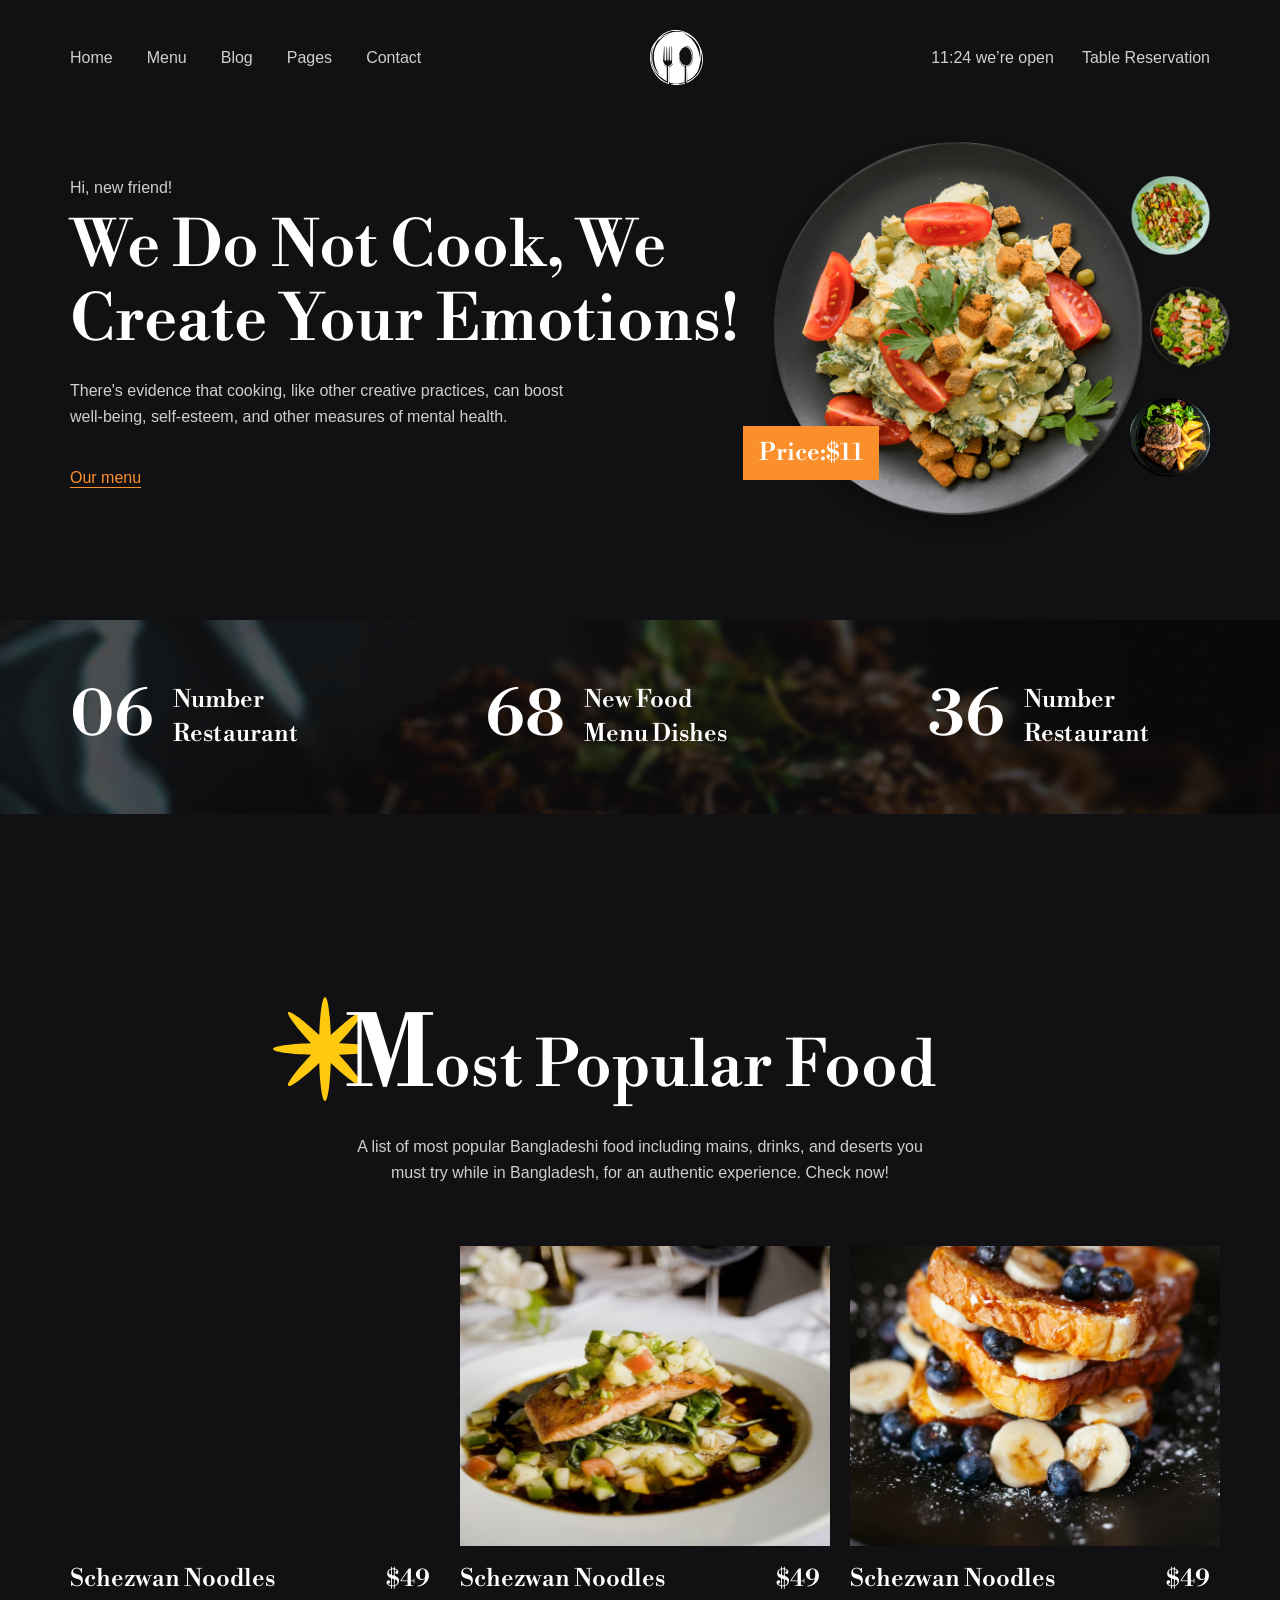
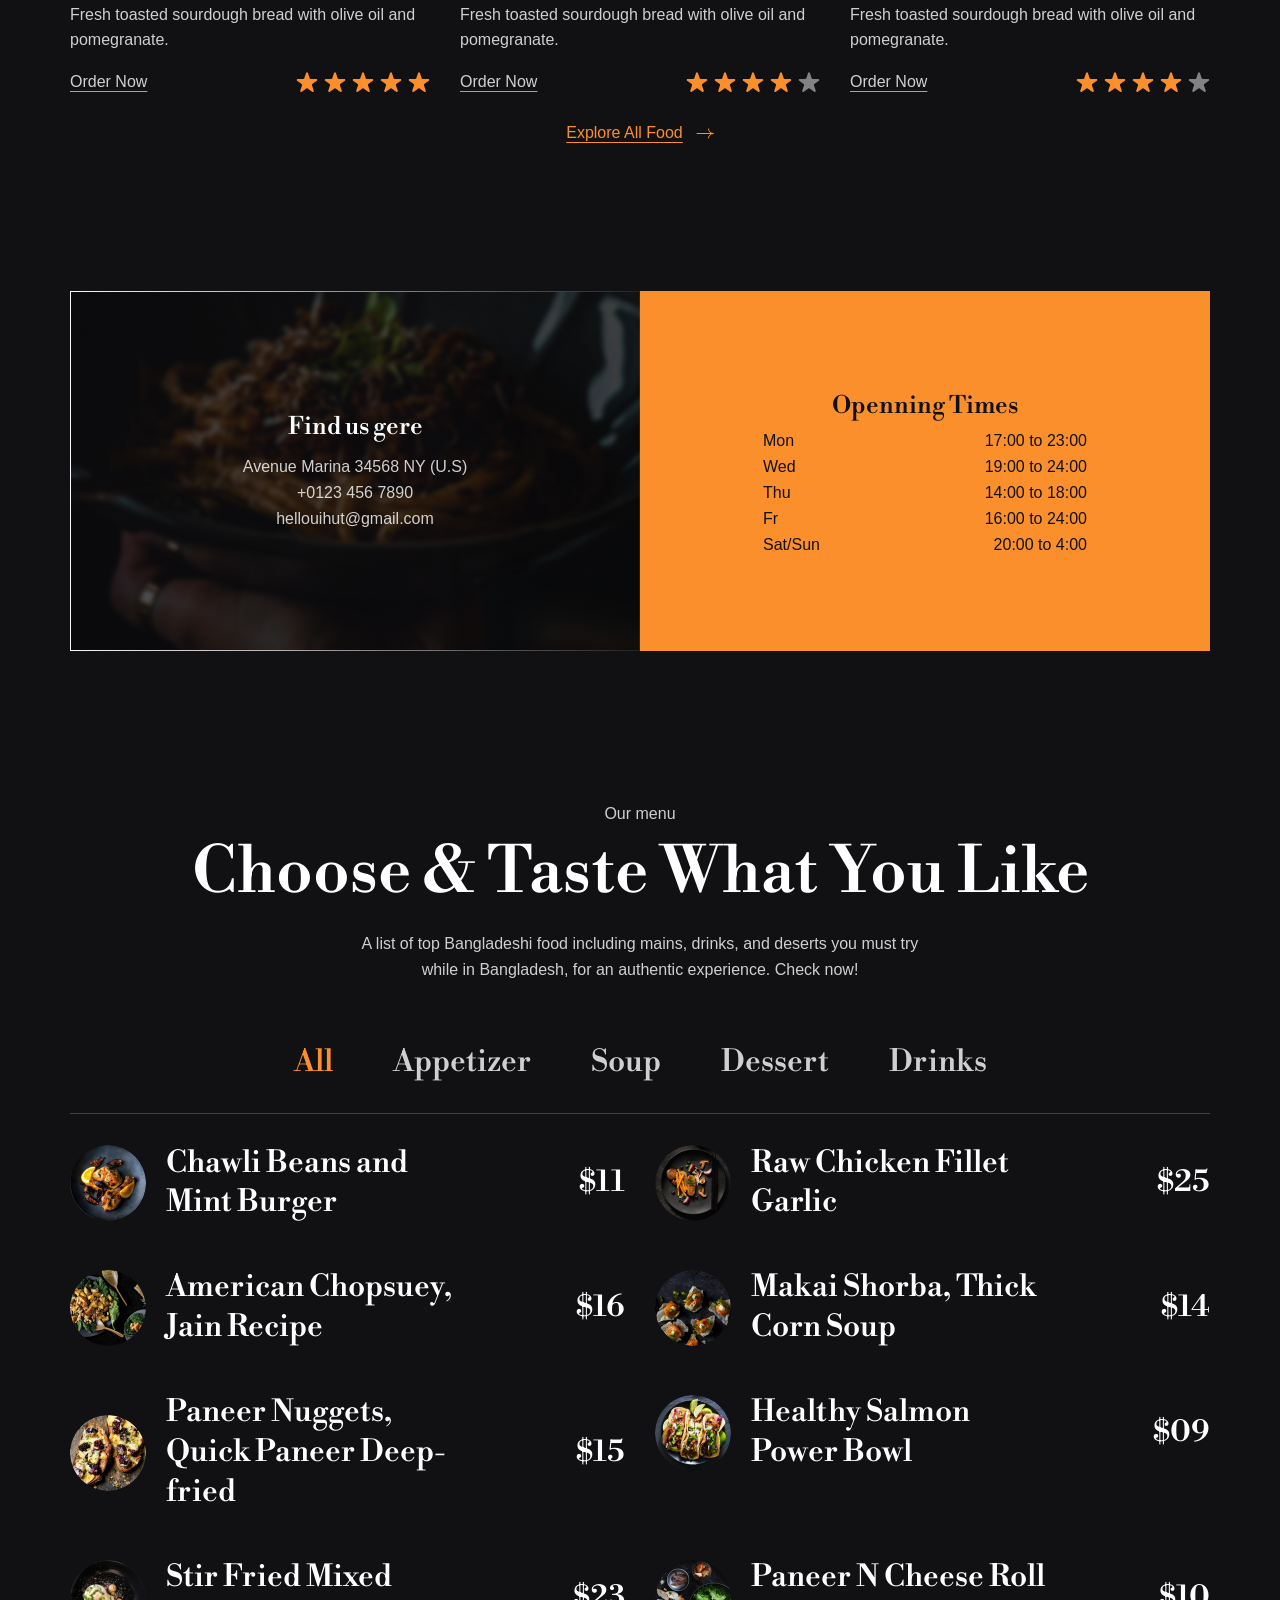
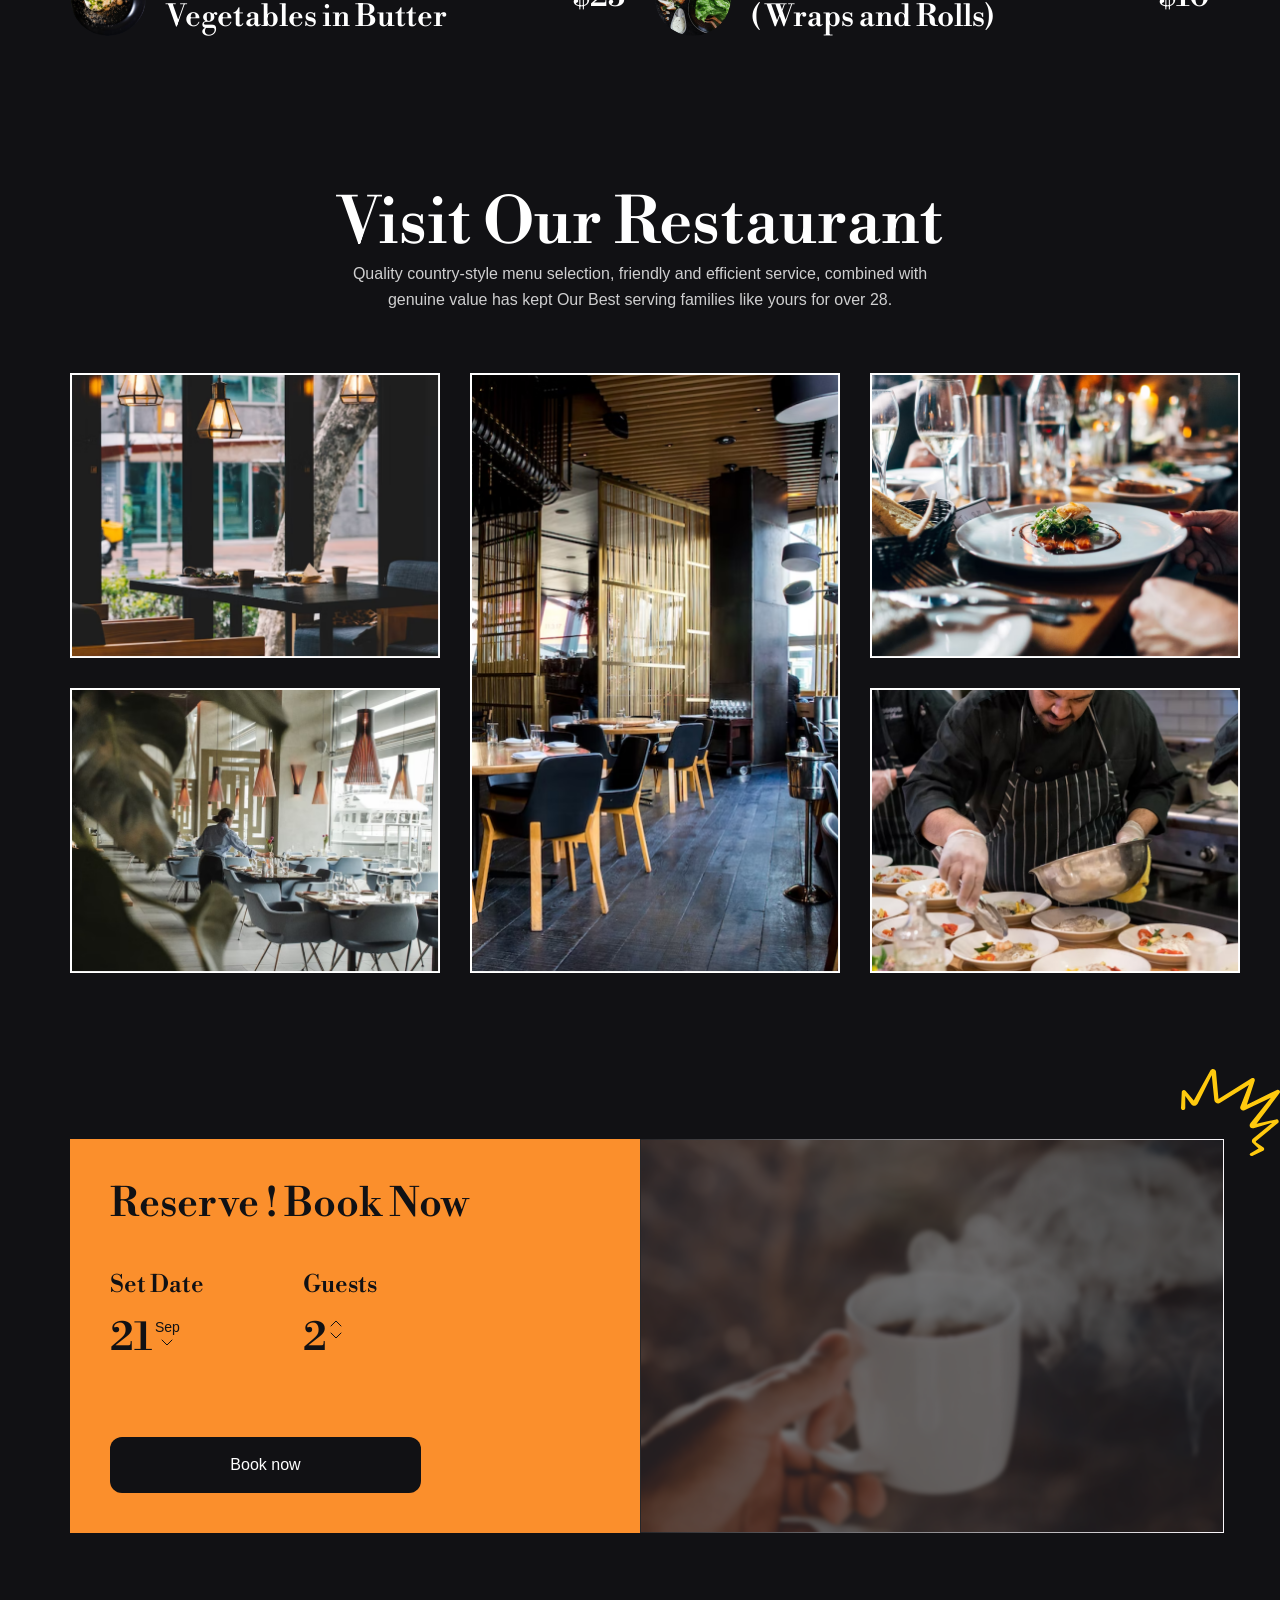
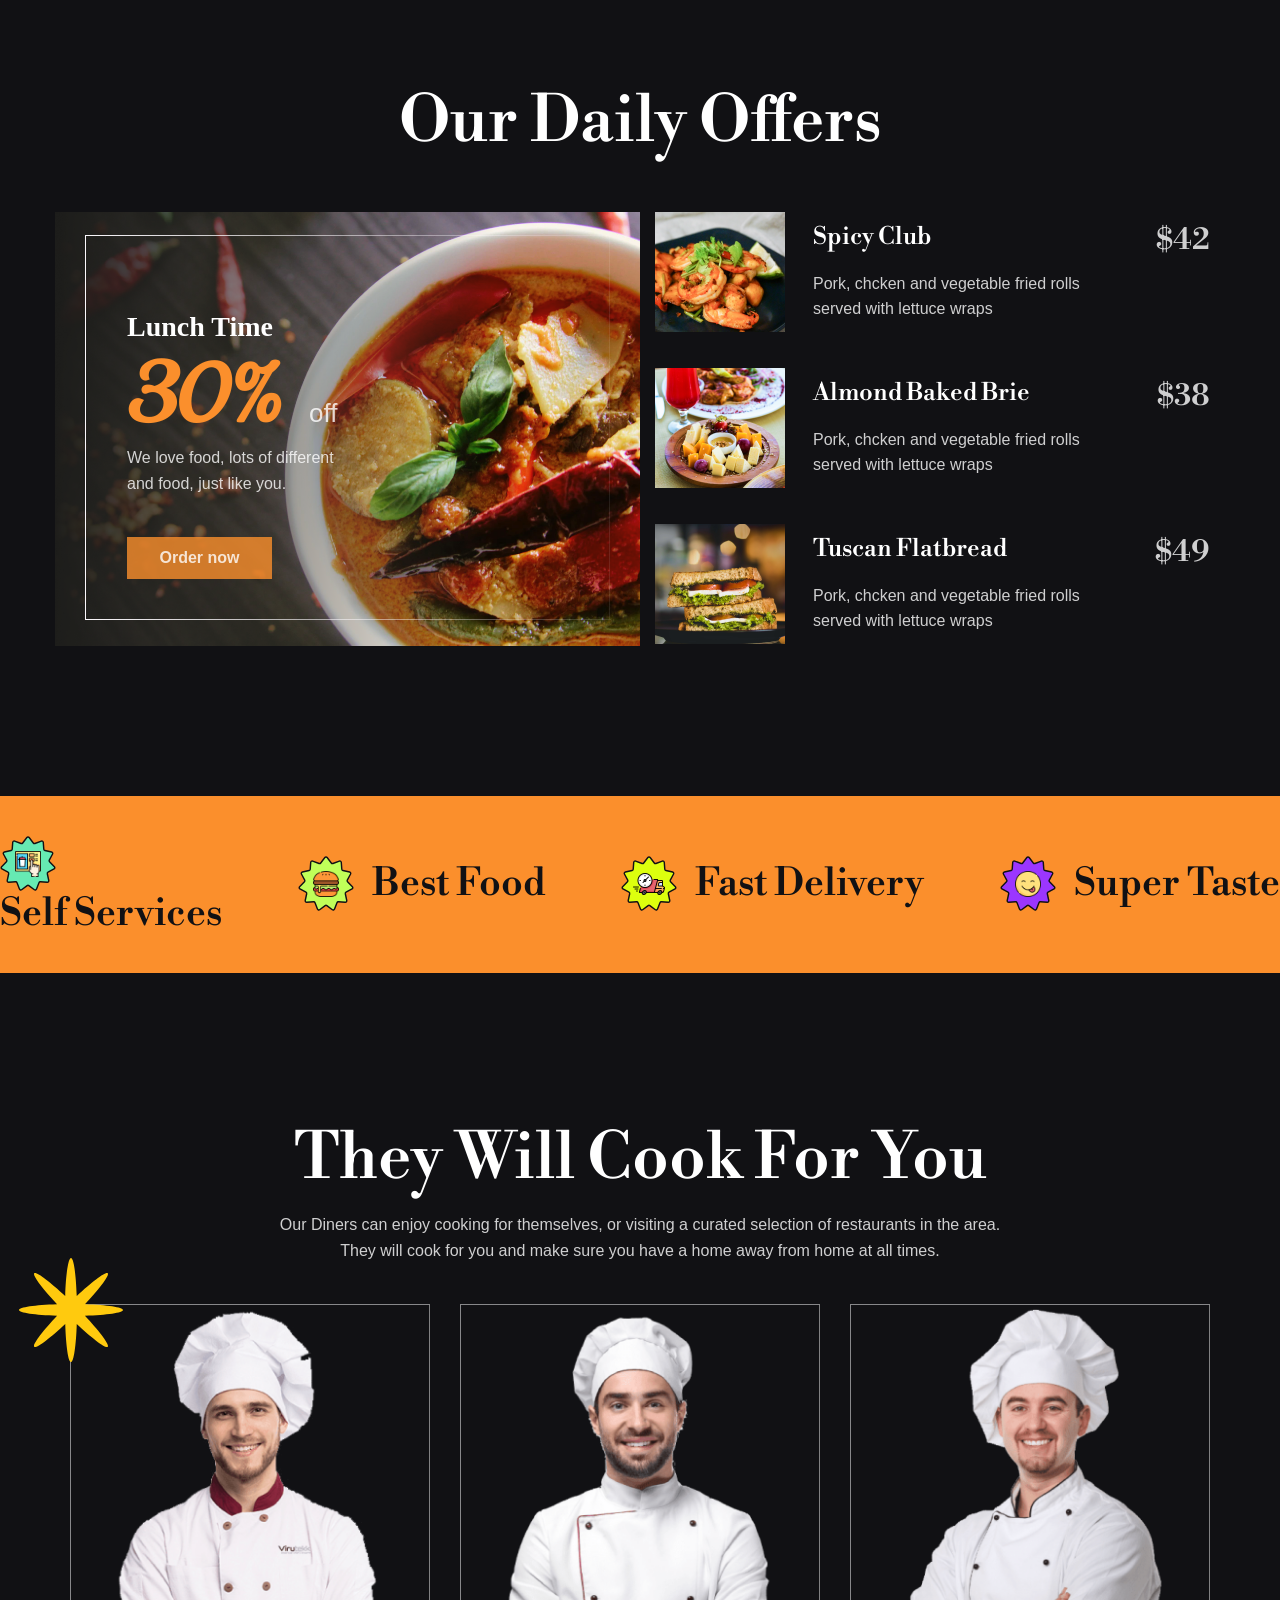
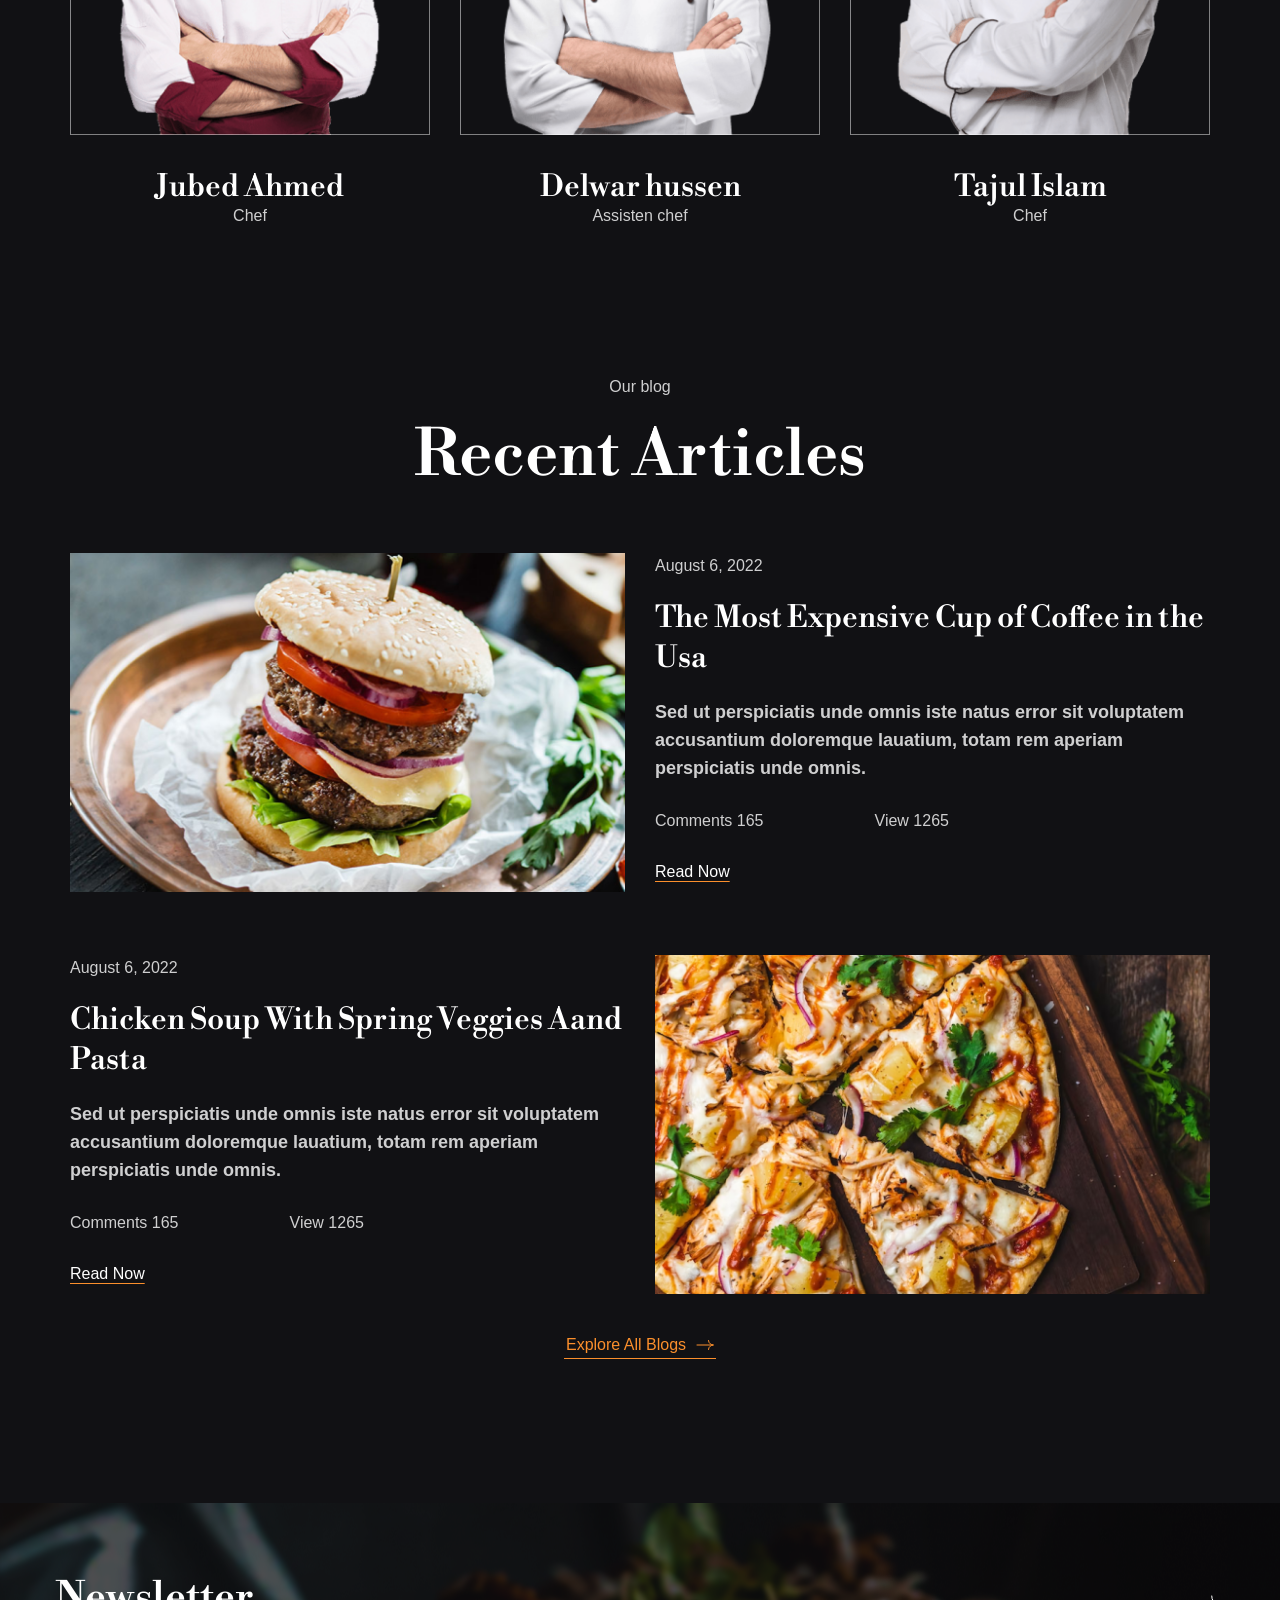
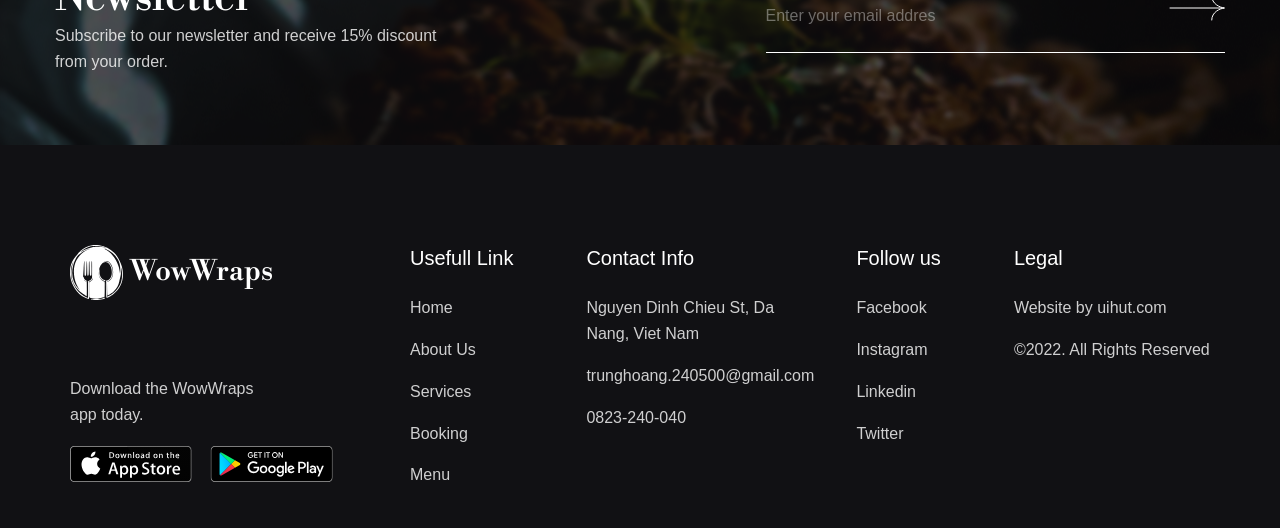
==== commit f7789952: "end home page" ====
--- a/index.html
+++ b/index.html
@@ -81,13 +81,22 @@
         />
         <meta name="theme-color" content="#ffffff" />
         <!-- Embed font -->
+        <!-- Font Libre Bodoni -->
         <link
             rel="stylesheet"
             href="./assets/fonts/LibreBodoni/stylesheet.css"
         />
+        <!-- Font Plus Jakarta Sans -->
         <link
             rel="stylesheet"
             href="./assets/fonts/Plus_Jakarta_Sans/stylesheet.css"
+        />
+        <!-- Font playball -->
+        <link rel="preconnect" href="https://fonts.googleapis.com" />
+        <link rel="preconnect" href="https://fonts.gstatic.com" crossorigin />
+        <link
+            href="https://fonts.googleapis.com/css2?family=Playball&display=swap"
+            rel="stylesheet"
         />
         <!-- Styles -->
         <link rel="stylesheet" href="./assets/css/main.css" />
@@ -1163,6 +1172,284 @@
                         />
                     </article>
                 </div>
+
+                <!-- Daily -->
+                <div class="daily">
+                    <section class="daily-content">
+                        <h2 class="daily-content__title">Our Daily Offers</h2>
+                    </section>
+                    <div class="row">
+                        <div class="daily-container__wraps col-6">
+                            <div class="daily-container__wrap">
+                                <h3 class="daily-wrap__caption">Lunch Time</h3>
+                                <p class="daily-wrap__sub-title">
+                                    <strong
+                                        class="daily-wrap__sub-title--large"
+                                    >
+                                        30%
+                                    </strong>
+                                    off
+                                </p>
+                                <p class="daily-wrap__desc">
+                                    We love food, lots of different and food,
+                                    just like you.
+                                </p>
+                                <a href="#!" class="daily-wrap__btn">
+                                    Order now
+                                </a>
+                            </div>
+                        </div>
+
+                        <div class="col-6">
+                            <div class="row">
+                                <!-- Daily box 1 -->
+                                <article class="col-12 daily-box">
+                                    <img
+                                        src="./assets/img/daily-img/daily1.png"
+                                        alt=""
+                                        class="daily-box__img"
+                                    />
+                                    <section class="daily-box__inner">
+                                        <div>
+                                            <h3 class="daily-box__title">
+                                                Spicy Club
+                                            </h3>
+                                            <p class="daily-box__desc">
+                                                Pork, chcken and vegetable fried
+                                                rolls served with lettuce wraps
+                                            </p>
+                                        </div>
+                                        <p class="daily-box__price">$42</p>
+                                    </section>
+                                </article>
+
+                                <!-- Daily box 2 -->
+                                <article class="col-12 daily-box">
+                                    <img
+                                        src="./assets/img/daily-img/daily2.png"
+                                        alt=""
+                                        class="daily-box__img"
+                                    />
+                                    <section class="daily-box__inner">
+                                        <div>
+                                            <h3 class="daily-box__title">
+                                                Almond baked Brie
+                                            </h3>
+                                            <p class="daily-box__desc">
+                                                Pork, chcken and vegetable fried
+                                                rolls served with lettuce wraps
+                                            </p>
+                                        </div>
+                                        <p class="daily-box__price">$38</p>
+                                    </section>
+                                </article>
+
+                                <!-- Daily box 3 -->
+                                <article class="col-12 daily-box">
+                                    <img
+                                        src="./assets/img/daily-img/daily3.png"
+                                        alt=""
+                                        class="daily-box__img"
+                                    />
+                                    <section class="daily-box__inner">
+                                        <div>
+                                            <h3 class="daily-box__title">
+                                                Tuscan Flatbread
+                                            </h3>
+                                            <p class="daily-box__desc">
+                                                Pork, chcken and vegetable fried
+                                                rolls served with lettuce wraps
+                                            </p>
+                                        </div>
+                                        <p class="daily-box__price">$49</p>
+                                    </section>
+                                </article>
+                            </div>
+                        </div>
+                    </div>
+                </div>
+            </div>
+
+            <!-- Slider -->
+            <div class="slider">
+                <div class="slider-wraps">
+                    <div class="slide-wrap">
+                        <img src="./assets/icons/service-icon.svg" alt="" />
+                        <h3 class="slider-wrap__text">Self Services</h3>
+                    </div>
+
+                    <div class="slider-wrap">
+                        <img src="./assets/icons/food-icon.svg" alt="" />
+                        <h3 class="slider-wrap__text">Best Food</h3>
+                    </div>
+
+                    <div class="slider-wrap">
+                        <img src="./assets/icons/deli-icon.svg" alt="" />
+                        <h3 class="slider-wrap__text">Fast Delivery</h3>
+                    </div>
+
+                    <div class="slider-wrap">
+                        <img src="./assets/icons/taste-icon.svg" alt="" />
+                        <h3 class="slider-wrap__text">Super Taste</h3>
+                    </div>
+                </div>
+            </div>
+
+            <div class="container">
+                <!-- Cook -->
+                <div class="cook">
+                    <section class="cook-content">
+                        <h2 class="cook-content__title">
+                            They will cook for you
+                        </h2>
+                        <p class="cook-content__desc">
+                            Our Diners can enjoy cooking for themselves, or
+                            visiting a curated selection of restaurants in the
+                            area. They will cook for you and make sure you have
+                            a home away from home at all times.
+                        </p>
+                    </section>
+                    <div class="cook-list">
+                        <img
+                            src="./assets/icons/flower.svg"
+                            alt=""
+                            class="cook-list__icon"
+                        />
+                        <div class="row">
+                            <!-- cook item 1 -->
+                            <article class="col-4 cook-item">
+                                <img
+                                    src="./assets/img/cook-img/cook1.png"
+                                    alt=""
+                                    class="cook-item__img"
+                                />
+                                <h3 class="cook-item__name">Jubed Ahmed</h3>
+                                <p>Chef</p>
+                            </article>
+
+                            <!-- cook item 2 -->
+                            <article class="col-4 cook-item">
+                                <img
+                                    src="./assets/img/cook-img/cook2.png"
+                                    alt=""
+                                    class="cook-item__img"
+                                />
+                                <h3 class="cook-item__name">Delwar hussen</h3>
+                                <p>Assisten chef</p>
+                            </article>
+
+                            <!-- cook item 3 -->
+                            <article class="col-4 cook-item">
+                                <img
+                                    src="./assets/img/cook-img/cook3.png"
+                                    alt=""
+                                    class="cook-item__img"
+                                />
+                                <h3 class="cook-item__name">Tajul Islam</h3>
+                                <p>Chef</p>
+                            </article>
+                        </div>
+                    </div>
+                </div>
+
+                <!-- Post -->
+                <div class="post">
+                    <section class="post-content">
+                        <p class="post-content__sub-title">Our blog</p>
+                        <h2 class="post-content__title">Recent Articles</h2>
+                    </section>
+
+                    <!-- Post wrap 1 -->
+                    <div class="row post-wrap">
+                        <!-- Post item 1 -->
+                        <div class="col-6">
+                            <img
+                                src="./assets/img/post-img/post1.png"
+                                alt=""
+                                class="post-wrap__img"
+                            />
+                        </div>
+
+                        <!-- Post item 2 -->
+                        <div class="col-6">
+                            <p class="post-wrap__sub-title">August 6, 2022</p>
+                            <h3 class="post-wrap__title">
+                                The Most Expensive Cup of Coffee in the Usa
+                            </h3>
+                            <p class="post-wrap__desc">
+                                Sed ut perspiciatis unde omnis iste natus error
+                                sit voluptatem accusantium doloremque lauatium,
+                                totam rem aperiam perspiciatis unde omnis.
+                            </p>
+                            <div class="post-box">
+                                <p>Comments 165</p>
+                                <p>View 1265</p>
+                            </div>
+                            <a href="#!" class="post-wrap__link">Read Now</a>
+                        </div>
+                    </div>
+
+                    <!-- Post wrap 2 -->
+                    <div class="row post-wrap">
+                        <!-- Post item 1 -->
+                        <div class="col-6">
+                            <p class="post-wrap__sub-title">August 6, 2022</p>
+                            <h3 class="post-wrap__title">
+                                Chicken Soup With Spring Veggies Aand Pasta
+                            </h3>
+                            <p class="post-wrap__desc">
+                                Sed ut perspiciatis unde omnis iste natus error
+                                sit voluptatem accusantium doloremque lauatium,
+                                totam rem aperiam perspiciatis unde omnis.
+                            </p>
+                            <div class="post-box">
+                                <p>Comments 165</p>
+                                <p>View 1265</p>
+                            </div>
+                            <a href="#!" class="post-wrap__link">Read Now</a>
+                        </div>
+
+                        <!-- Post item 2 -->
+                        <div class="col-6">
+                            <img
+                                src="./assets/img/post-img/post2.png"
+                                alt=""
+                                class="post-wrap__img"
+                            />
+                        </div>
+                    </div>
+
+                    <a href="#!" class="post-link">
+                        <p class="post-link__text">Explore All Blogs</p>
+                        <img src="./assets/icons/arrow-right.svg" alt="" />
+                    </a>
+                </div>
+            </div>
+
+            <!-- mail -->
+            <div class="mail">
+                <div class="container mail-inner">
+                    <section class="mail-content">
+                        <h3 class="mail-content__title">Newsletter</h3>
+                        <p class="mail-content__desc">
+                            Subscribe to our newsletter and receive 15% discount
+                            from your order.
+                        </p>
+                    </section>
+                    <form action="" class="mail-form">
+                        <input
+                            class="mail-form__input"
+                            type="email"
+                            name="email"
+                            id="email"
+                            placeholder="Enter your email address"
+                        />
+                        <label class="mail-form__label" for="email"></label>
+                        <button type="submit">
+                            <img src="./assets/icons/send.svg" alt="" />
+                        </button>
+                    </form>
+                </div>
             </div>
         </main>
         <!-- Footer -->
--- a/assets/css/main.css
+++ b/assets/css/main.css
@@ -1436,12 +1436,12 @@
   color: var(--text-color-hover);
 }
 
-.booking-container__set, .booking-container__wrap, .booking-containers, .service__content, .menu-wrap__left, .menu-wrap, .menu__content, .time-list__item, .time-list, .dish__all, .dish-card__oder, .dish-card__wrap, .dish__content, .data__item, .hero {
+.mail-inner, .post-box, .cook-content, .daily-box, .booking-container__set, .booking-container__wrap, .booking-containers, .service__content, .time-list__item, .time-list, .data__item, .hero {
   display: flex;
   align-items: center;
 }
 
-.dish__all, .dish-card__oder, .hero__link {
+.post-wrap__link, .hero__link {
   -webkit-text-decoration: var(--text-color-hover) solid underline;
   text-decoration: var(--text-color-hover) solid underline;
   -webkit-text-underline-position: under;
@@ -1466,7 +1466,7 @@
   text-transform: capitalize;
 }
 .hero__desc {
-  width: 79%;
+  width: 75%;
   margin-top: 20px;
   line-height: 1.62;
 }
@@ -1474,6 +1474,10 @@
   display: block;
   margin-top: 40px;
   color: var(--text-color-hover);
+}
+.hero__link:hover {
+  opacity: 0.8;
+  transition: 0.25s;
 }
 .hero__images-wrap {
   position: relative;
@@ -1534,76 +1538,10 @@
   line-height: 1.15;
 }
 .data__text {
-  width: 148px;
+  width: 50%;
   font-weight: 500;
   font-size: 2.4rem;
   line-height: 1.42;
-}
-
-.dish {
-  position: relative;
-  margin-top: 139px;
-  padding: 48px 0;
-}
-.dish__flower {
-  position: absolute;
-  top: 44px;
-  left: 203px;
-  rotate: 180deg;
-  z-index: -1;
-}
-.dish__content {
-  justify-content: center;
-  flex-direction: column;
-  margin-bottom: 60px;
-}
-.dish__title {
-  font-weight: 500;
-  font-size: 6.4rem;
-  line-height: 1.15;
-  text-transform: capitalize;
-}
-.dish__title--large {
-  font-size: 9.8rem;
-}
-.dish__desc {
-  width: 601px;
-  margin-top: 20px;
-  text-align: center;
-  line-height: 1.62;
-}
-.dish-card__img {
-  display: block;
-  height: 300px;
-  object-fit: cover;
-}
-.dish-card__wrap {
-  justify-content: space-between;
-  margin-top: 16px;
-}
-.dish-card__name, .dish-card__price {
-  font-weight: 500;
-  font-size: 2.4rem;
-  line-height: 1.42;
-}
-.dish-card__desc {
-  margin-top: 6px;
-  line-height: 1.62;
-}
-.dish-card__oder {
-  justify-content: space-between;
-  margin-top: 16px;
-  line-height: 1.62;
-}
-.dish-card__stars {
-  display: flex;
-  gap: 6px;
-}
-.dish__all {
-  justify-content: center;
-  gap: 13px;
-  margin-top: 30px;
-  color: var(--text-color-hover);
 }
 
 .time {
@@ -1658,79 +1596,6 @@
   width: 113px;
 }
 
-.menu {
-  margin-top: 26px;
-  padding: 70px 0;
-}
-.menu__content {
-  flex-direction: column;
-  justify-content: center;
-  text-align: center;
-}
-.menu__sub-title {
-  line-height: 1.62;
-}
-.menu__title {
-  margin-top: 10px;
-  font-size: 6.4rem;
-  font-weight: 500;
-  line-height: 1.15;
-}
-.menu__desc {
-  width: 601px;
-  margin-top: 20px;
-  line-height: 1.62;
-}
-.menu-container {
-  margin-top: 60px;
-}
-
-.menu-tab__list {
-  display: flex;
-  justify-content: center;
-  gap: 60px;
-  margin-bottom: 30px;
-}
-.menu-tab__item {
-  font-family: "Libre Bodoni", sans-serif;
-  font-weight: 500;
-  font-size: 3rem;
-  line-height: 1.33;
-  cursor: pointer;
-}
-.menu-tab__item--active {
-  color: var(--text-color-hover);
-  cursor: default;
-}
-.menu-tab__content {
-  margin-top: 30px;
-  display: none;
-}
-.menu-tab__content--active {
-  display: block;
-}
-
-.menu-wrap {
-  justify-content: space-between;
-}
-.menu-wrap__left {
-  gap: 20px;
-}
-.menu-wrap__img {
-  width: 76px;
-  height: 76px;
-  border-radius: 50%;
-  object-fit: cover;
-}
-.menu-wrap__name, .menu-wrap__price {
-  font-weight: 500;
-  font-size: 3rem;
-  line-height: 1.33;
-}
-.menu-wrap__name {
-  width: 60%;
-}
-
 .service {
   margin-top: 19px;
   padding: 61px 0;
@@ -1746,7 +1611,7 @@
   text-transform: capitalize;
 }
 .service__desc {
-  width: 625px;
+  width: 53%;
   line-height: 1.62;
 }
 .service__wrap {
@@ -1802,11 +1667,15 @@
   height: var(--height);
   background: #111114;
   margin-top: 74px;
-  color: #fff;
+  color: var(--text-color-heading);
   font-size: 1.6rem;
   text-align: center;
   line-height: var(--height);
   border-radius: 12px;
+}
+.booking-left__btn:hover {
+  color: var(--text-color-hover);
+  transition: 0.25s;
 }
 .booking-right {
   width: 50%;
@@ -1855,4 +1724,432 @@
   cursor: pointer;
 }
 
+.daily {
+  margin-top: 150px;
+}
+.daily-content {
+  margin-bottom: 52px;
+  text-align: center;
+}
+.daily-content__title {
+  font-size: 6.4rem;
+  font-weight: 500;
+  line-height: 1.15;
+  text-transform: capitalize;
+}
+.daily-container__wraps {
+  height: 434px;
+  padding: 23px 30px;
+  background-image: url(../../assets/img/daily-img/daily-bg.png);
+  background-size: cover;
+}
+.daily-container__wrap {
+  padding: 72px 245px 40px 41px;
+  border-width: 1px;
+  border-style: solid;
+  border-image: linear-gradient(to right, rgb(251, 248, 252), rgba(251, 248, 252, 0.09)) 1;
+}
+.daily-wrap__caption {
+  font-family: "Plus Jakarta Sans";
+  font-size: 2.8rem;
+  font-weight: 600;
+  line-height: 1.35;
+}
+.daily-wrap__sub-title {
+  margin-top: 8px;
+  font-size: 2.6rem;
+}
+.daily-wrap__sub-title--large {
+  color: var(--text-color-hover);
+  font-family: "Playball", sans-serif;
+  font-size: 8.4rem;
+}
+.daily-wrap__desc {
+  margin-top: 8px;
+  line-height: 1.62;
+}
+.daily-wrap__btn {
+  --heigh: 42px;
+  display: block;
+  width: 145px;
+  height: var(--height);
+  margin-top: 40px;
+  background: rgba(251, 143, 44, 0.8);
+  text-align: center;
+  font-weight: 600;
+  line-height: var(--heigh);
+}
+.daily-wrap__btn:hover {
+  opacity: 0.8;
+}
+.daily-box {
+  gap: 28px;
+}
+.daily-box__img {
+  width: 130px;
+  height: 120px;
+  object-fit: cover;
+}
+.daily-box__inner {
+  width: 100%;
+  display: flex;
+  justify-content: space-between;
+}
+.daily-box__title {
+  font-size: 2.4rem;
+  font-weight: 500;
+  line-height: 1.41;
+  text-transform: capitalize;
+}
+.daily-box__desc {
+  width: 80%;
+  margin-top: 16px;
+  line-height: 1.62;
+}
+.daily-box__price {
+  font-family: "Libre Bodoni";
+  font-size: 3rem;
+  font-weight: 500;
+  line-height: 1.33;
+}
+
+.daily-box + .daily-box {
+  margin-top: 36px;
+}
+
+.cook {
+  margin-top: 150px;
+}
+.cook-content {
+  flex-direction: column;
+  text-align: center;
+}
+.cook-content__title {
+  font-size: 6.4rem;
+  font-weight: 500;
+  line-height: 1.15;
+  text-transform: capitalize;
+}
+.cook-content__desc {
+  width: 66%;
+  margin-top: 16px;
+  line-height: 1.62;
+}
+.cook-list {
+  position: relative;
+  margin-top: 40px;
+}
+.cook-list__icon {
+  position: absolute;
+  top: -46px;
+  left: -51px;
+}
+.cook-item {
+  text-align: center;
+}
+.cook-item__img {
+  width: 100%;
+}
+.cook-item__name {
+  margin-top: 30px;
+  font-size: 3rem;
+  font-weight: 500;
+  line-height: 1.33;
+}
+
+.post {
+  margin-top: 150px;
+}
+.post-content {
+  text-align: center;
+}
+.post-content__sub-title {
+  line-height: 1.62;
+}
+.post-content__title {
+  margin-top: 20px;
+  font-size: 6.4rem;
+  font-weight: 500;
+  line-height: 1.15;
+  text-transform: capitalize;
+}
+.post-wrap {
+  margin-top: 60px;
+}
+.post-wrap__img {
+  width: 100%;
+  object-fit: cover;
+}
+.post-wrap__sub-title {
+  line-height: 1.62;
+}
+.post-wrap__title {
+  margin-top: 20px;
+  font-size: 3rem;
+  font-weight: 500;
+  line-height: 1.33;
+}
+.post-wrap__desc {
+  margin-top: 20px;
+  font-size: 1.8rem;
+  font-weight: 600;
+  line-height: 1.55;
+}
+.post-wrap__link {
+  display: block;
+  margin-top: 30px;
+  color: var(--text-color-heading);
+  line-height: 1.62;
+}
+.post-wrap__link:hover {
+  opacity: 0.8;
+}
+.post-box {
+  gap: 111px;
+  margin-top: 30px;
+}
+.post-link {
+  position: relative;
+  display: flex;
+  justify-content: center;
+  gap: 10px;
+  margin-top: 40px;
+}
+.post-link__text {
+  color: var(--text-color-hover);
+}
+.post-link::after {
+  position: absolute;
+  bottom: -6px;
+  left: 50%;
+  translate: -50%;
+  content: "";
+  width: 152px;
+  height: 1px;
+  background: var(--text-color-hover);
+}
+.post-link:hover {
+  opacity: 0.8;
+}
+
+.mail {
+  margin-top: 150px;
+  background-image: url(../../assets/img/mail-img/mail-bg.png);
+  background-repeat: no-repeat;
+  background-size: cover;
+}
+.mail-inner {
+  justify-content: space-between;
+  padding: 70px 0;
+}
+.mail-content {
+  width: 35%;
+}
+.mail-content__title {
+  font-size: 4rem;
+  font-weight: 500;
+  line-height: 1.25;
+}
+.mail-content__desc {
+  line-height: 1.62;
+}
+.mail-form {
+  padding-bottom: 28px;
+  border-bottom: 1px solid #fff;
+}
+.mail-form__input::placeholder {
+  color: rgba(255, 255, 255, 0.381);
+  font-size: 1.6rem;
+  font-weight: 400;
+  line-height: 1.62;
+}
+.mail-form__label {
+  padding-right: 230px;
+}
+
+.slider-wrap {
+  display: flex;
+  align-items: center;
+}
+
+.slider {
+  margin-top: 150px;
+  background: var(--text-color-hover);
+}
+.slider-wraps {
+  display: flex;
+  justify-content: space-between;
+  padding: 40px 0;
+}
+.slider-wrap {
+  gap: 18px;
+}
+.slider-wrap__text {
+  color: #111114;
+  font-size: 3.8rem;
+  font-weight: 500;
+}
+
+.menu-wrap__left, .menu-wrap, .menu__content {
+  display: flex;
+  align-items: center;
+}
+
+.menu {
+  margin-top: 26px;
+  padding: 70px 0;
+}
+.menu__content {
+  flex-direction: column;
+  justify-content: center;
+  text-align: center;
+}
+.menu__sub-title {
+  line-height: 1.62;
+}
+.menu__title {
+  margin-top: 10px;
+  font-size: 6.4rem;
+  font-weight: 500;
+  line-height: 1.15;
+}
+.menu__desc {
+  width: 51%;
+  margin-top: 20px;
+  line-height: 1.62;
+}
+.menu-container {
+  margin-top: 60px;
+}
+
+.menu-tab__list {
+  display: flex;
+  justify-content: center;
+  gap: 60px;
+  margin-bottom: 30px;
+}
+.menu-tab__item {
+  font-family: "Libre Bodoni", sans-serif;
+  font-weight: 500;
+  font-size: 3rem;
+  line-height: 1.33;
+  cursor: pointer;
+}
+.menu-tab__item--active {
+  color: var(--text-color-hover);
+  cursor: default;
+}
+.menu-tab__content {
+  margin-top: 30px;
+  display: none;
+}
+.menu-tab__content--active {
+  display: block;
+}
+
+.menu-wrap {
+  justify-content: space-between;
+}
+.menu-wrap__left {
+  gap: 20px;
+}
+.menu-wrap__img {
+  width: 76px;
+  height: 76px;
+  border-radius: 50%;
+  object-fit: cover;
+}
+.menu-wrap__name, .menu-wrap__price {
+  font-weight: 500;
+  font-size: 3rem;
+  line-height: 1.33;
+}
+.menu-wrap__name {
+  width: 60%;
+}
+
+.dish__all, .dish-card__oder, .dish-card__wrap, .dish__content {
+  display: flex;
+  align-items: center;
+}
+
+.dish__all, .dish-card__link {
+  -webkit-text-decoration: var(--text-color-hover) solid underline;
+  text-decoration: var(--text-color-hover) solid underline;
+  -webkit-text-underline-position: under;
+  text-underline-position: under;
+}
+
+.dish {
+  position: relative;
+  margin-top: 139px;
+  padding: 48px 0;
+}
+.dish__flower {
+  position: absolute;
+  top: 44px;
+  left: 203px;
+  rotate: 180deg;
+  z-index: -1;
+}
+.dish__content {
+  justify-content: center;
+  flex-direction: column;
+  margin-bottom: 60px;
+}
+.dish__title {
+  font-weight: 500;
+  font-size: 6.4rem;
+  line-height: 1.15;
+  text-transform: capitalize;
+}
+.dish__title--large {
+  font-size: 9.8rem;
+}
+.dish__desc {
+  width: 51%;
+  margin-top: 20px;
+  text-align: center;
+  line-height: 1.62;
+}
+.dish-card__img {
+  display: block;
+  height: 300px;
+  object-fit: cover;
+}
+.dish-card__wrap {
+  justify-content: space-between;
+  margin-top: 16px;
+}
+.dish-card__name, .dish-card__price {
+  font-weight: 500;
+  font-size: 2.4rem;
+  line-height: 1.42;
+}
+.dish-card__desc {
+  margin-top: 6px;
+  line-height: 1.62;
+}
+.dish-card__oder {
+  justify-content: space-between;
+  margin-top: 16px;
+  line-height: 1.62;
+}
+.dish-card__link:hover {
+  opacity: 0.8;
+}
+.dish-card__stars {
+  display: flex;
+  gap: 6px;
+}
+.dish__all {
+  justify-content: center;
+  gap: 13px;
+  margin-top: 30px;
+  color: var(--text-color-hover);
+}
+.dish__all:hover {
+  opacity: 0.8;
+}
+
 /*# sourceMappingURL=main.css.map */
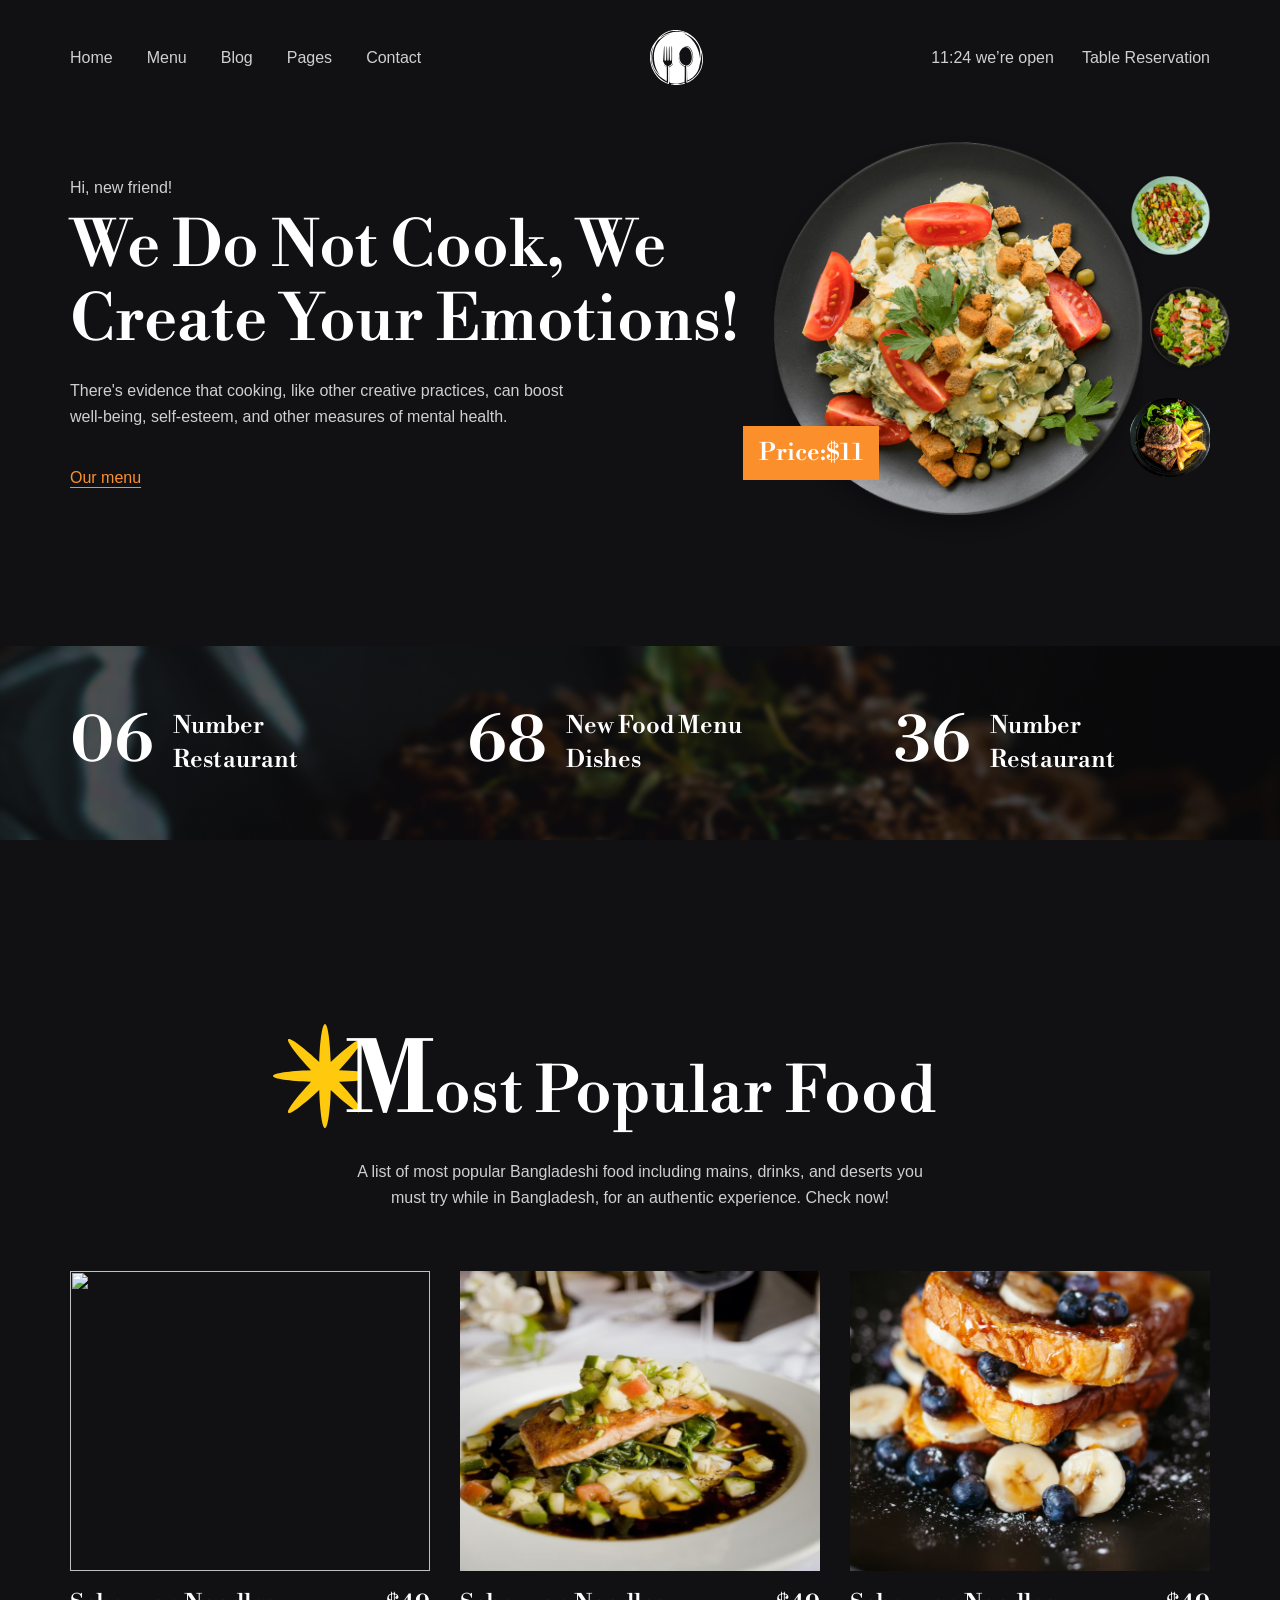
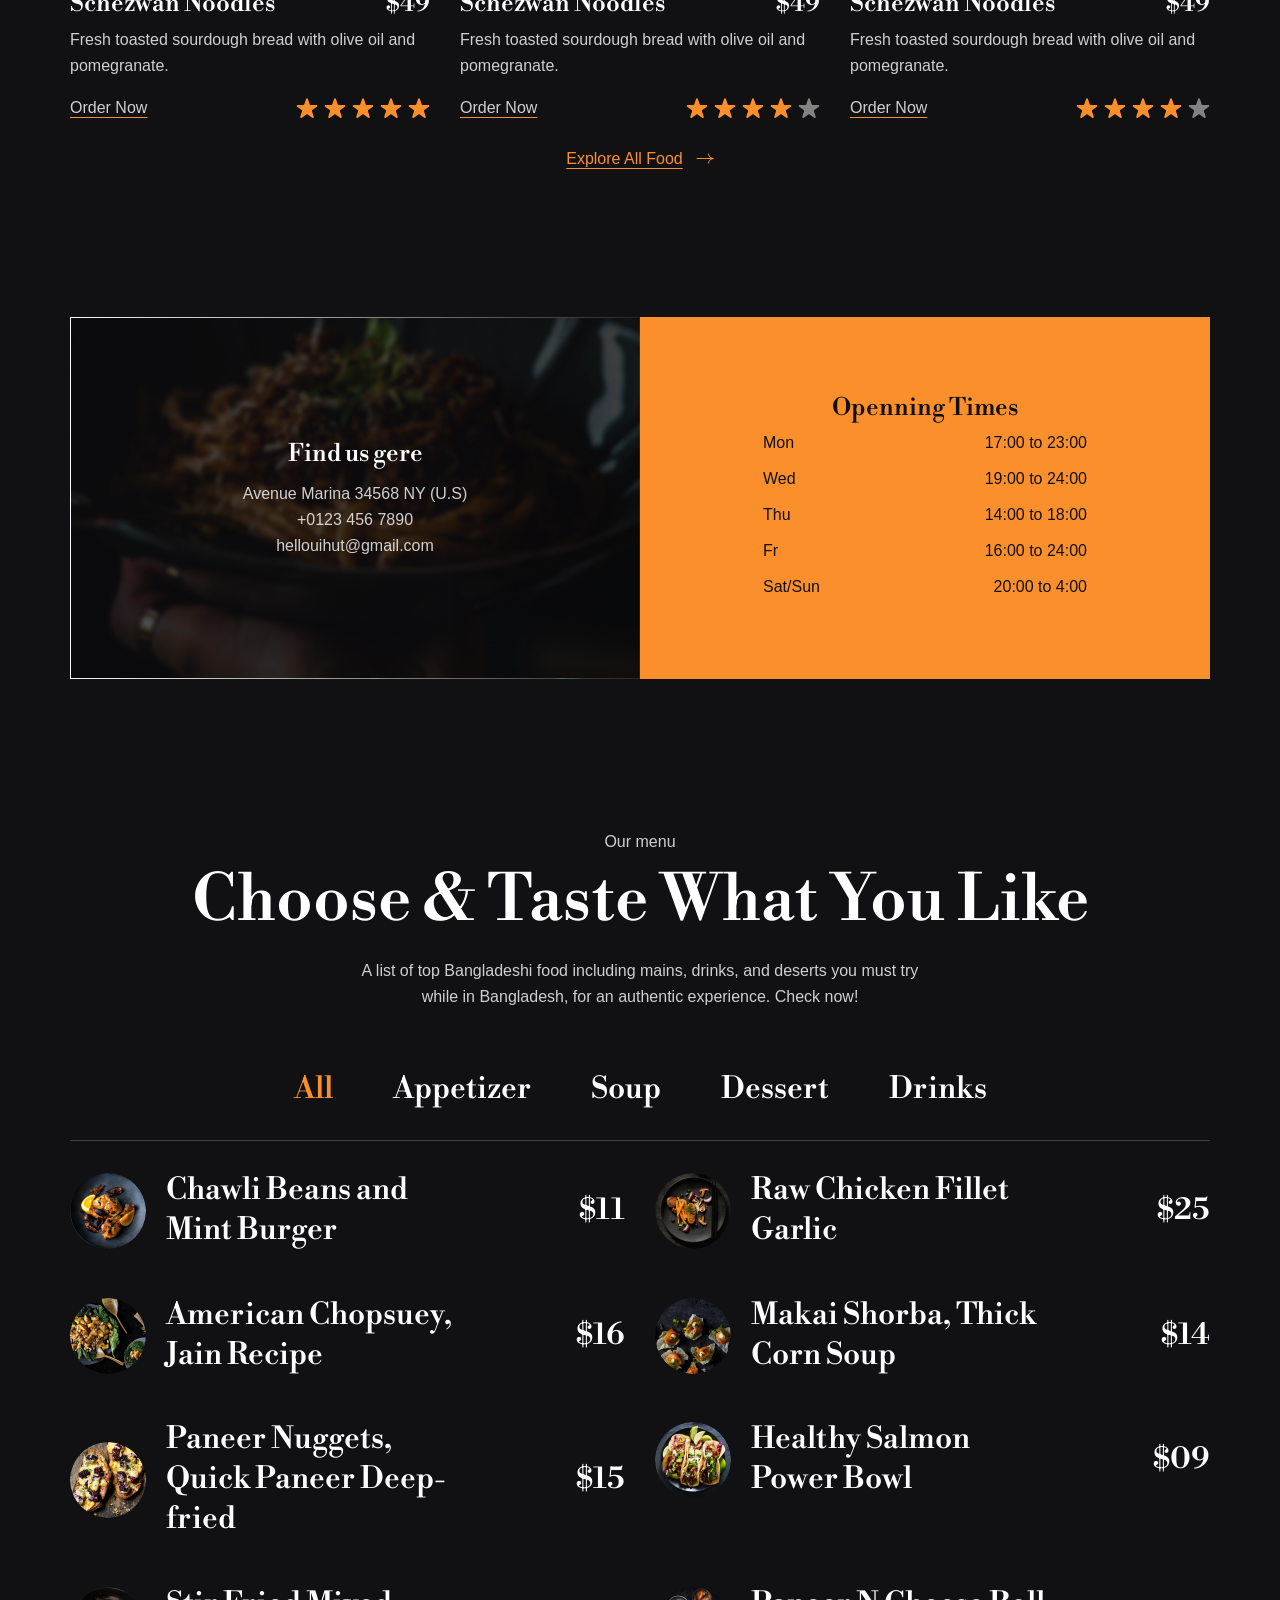
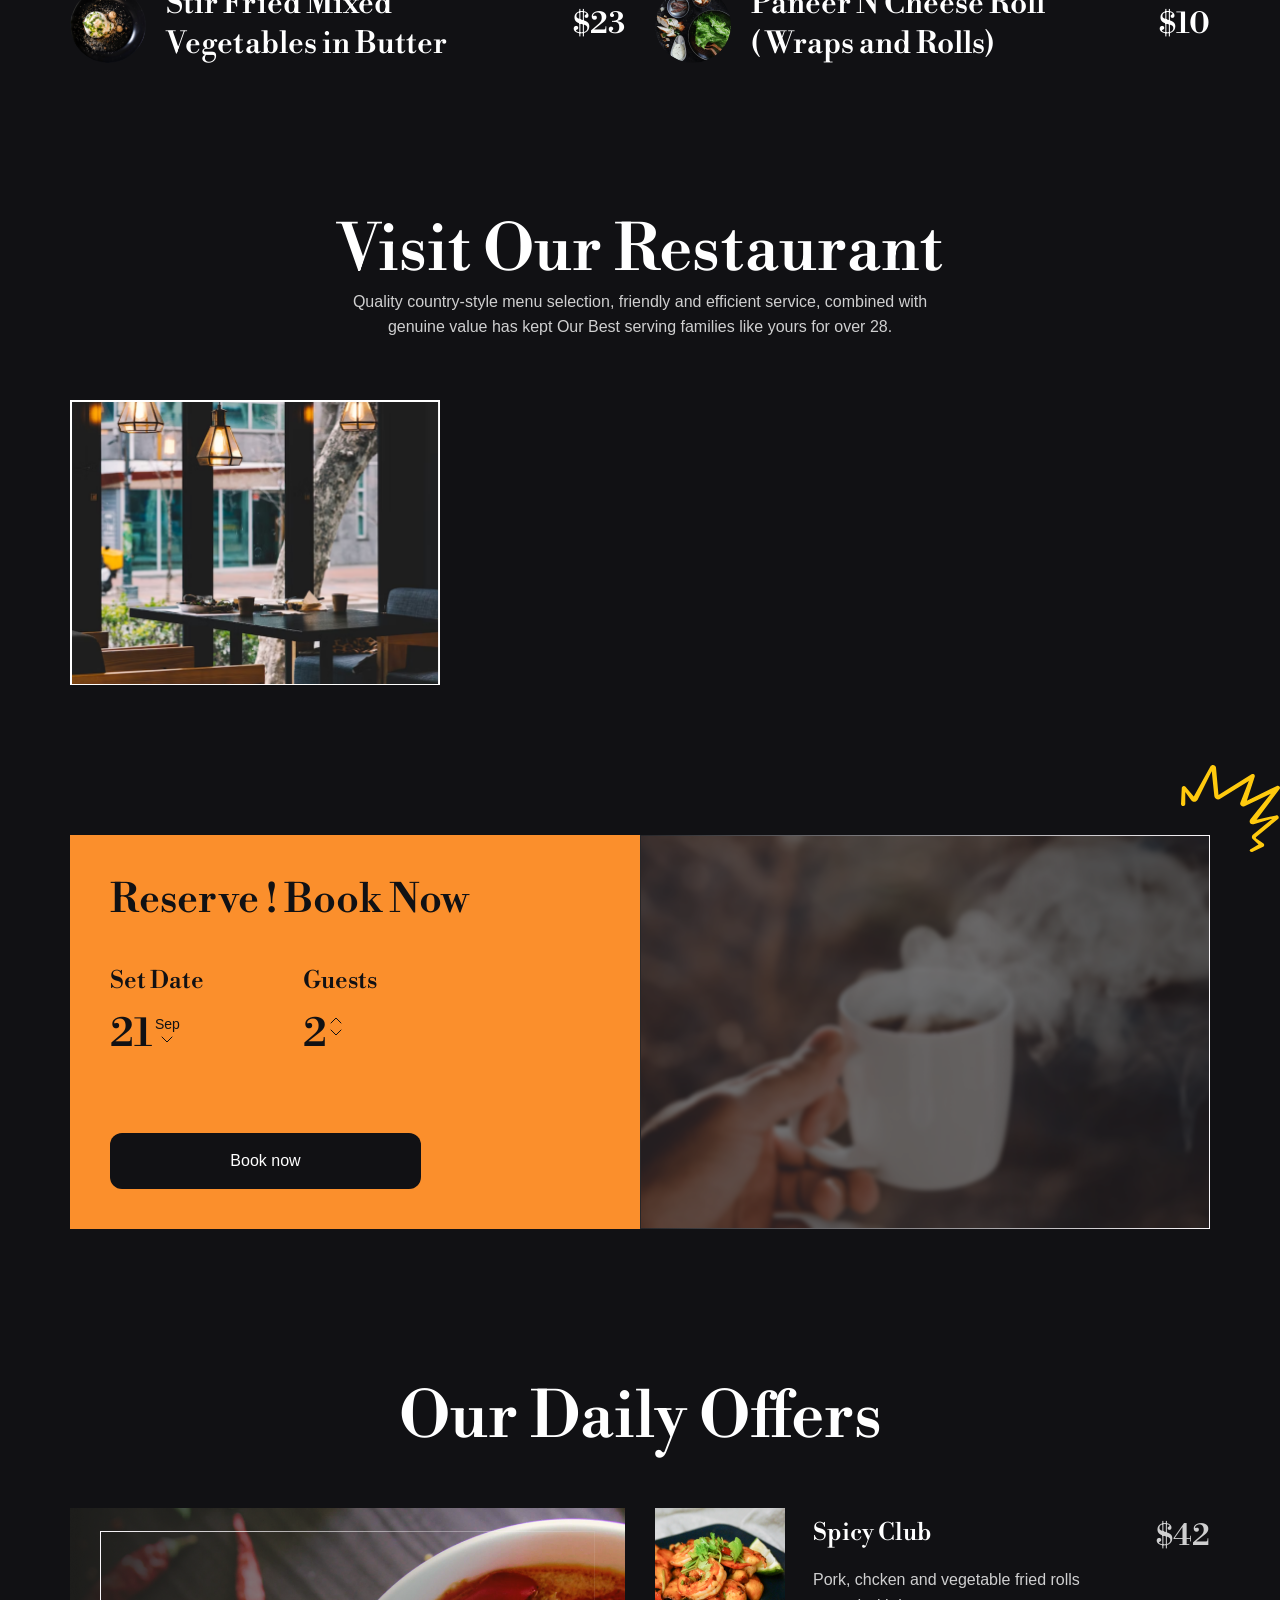
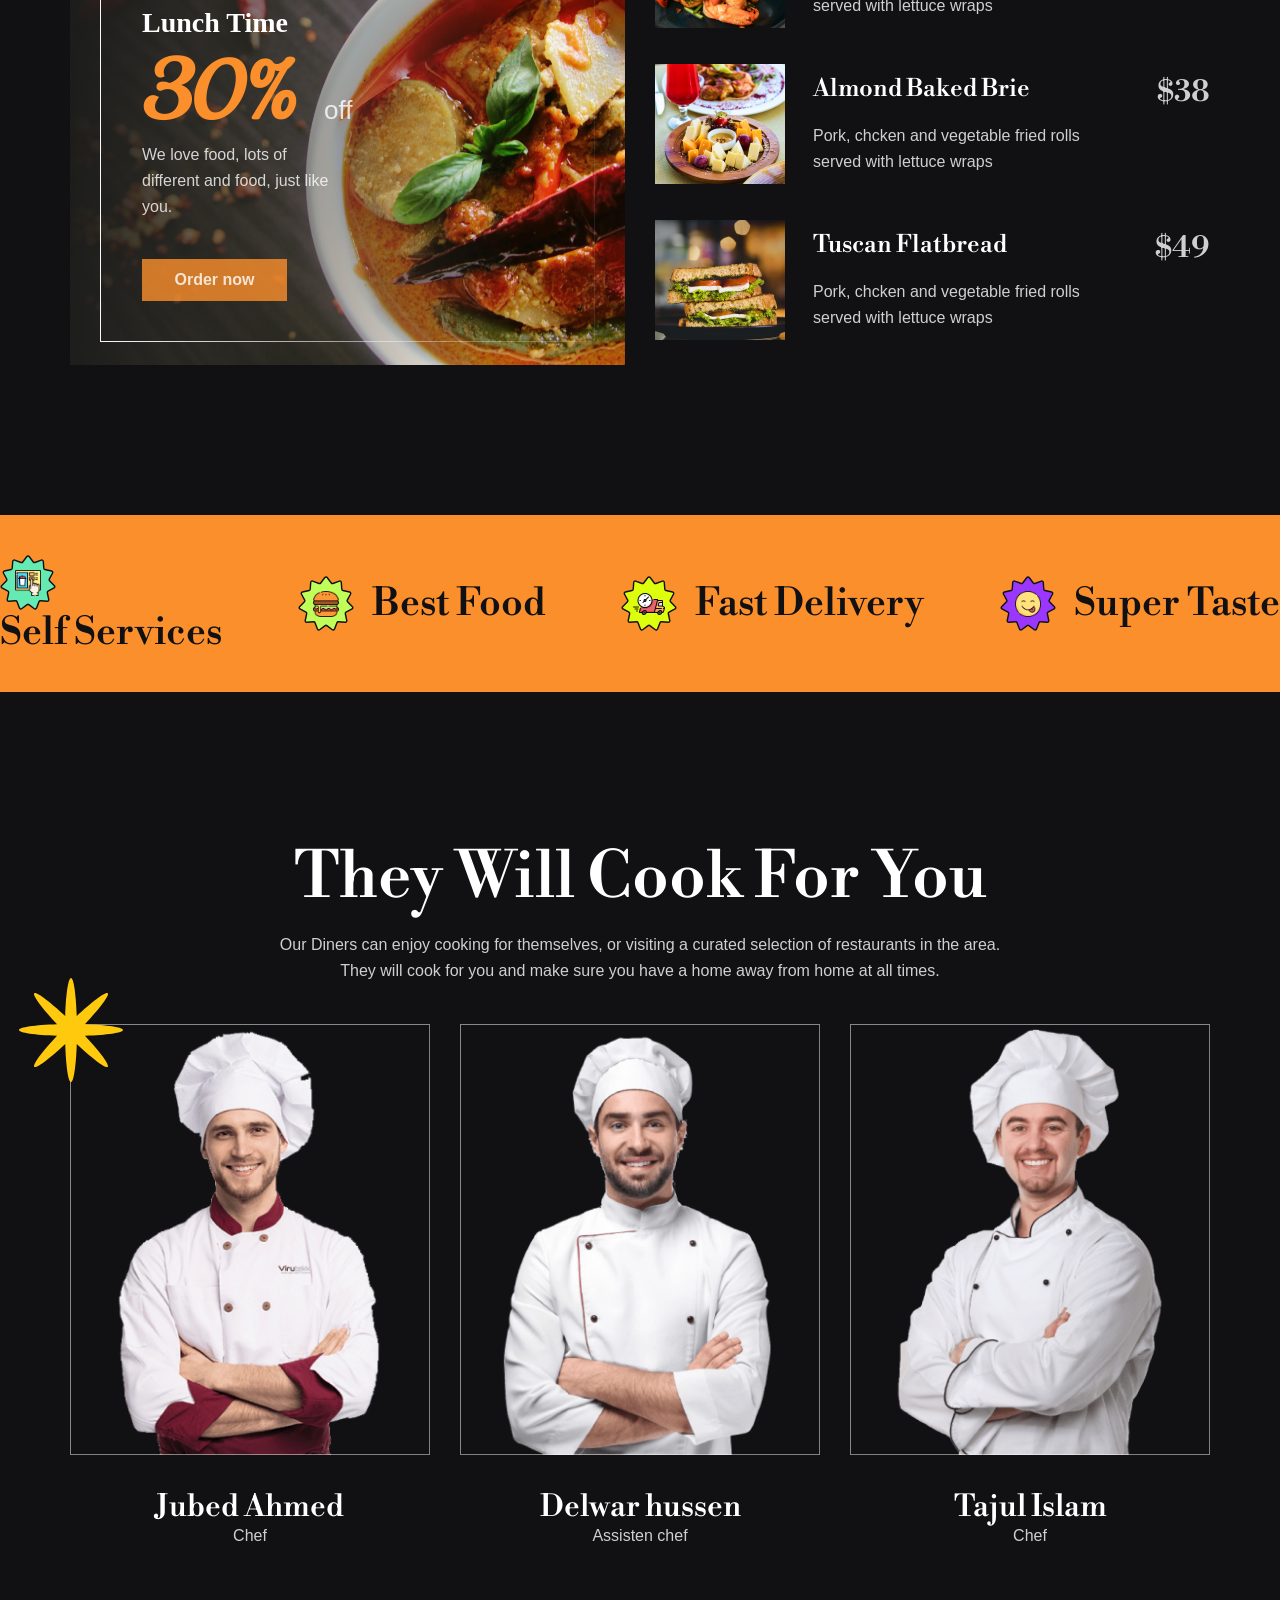
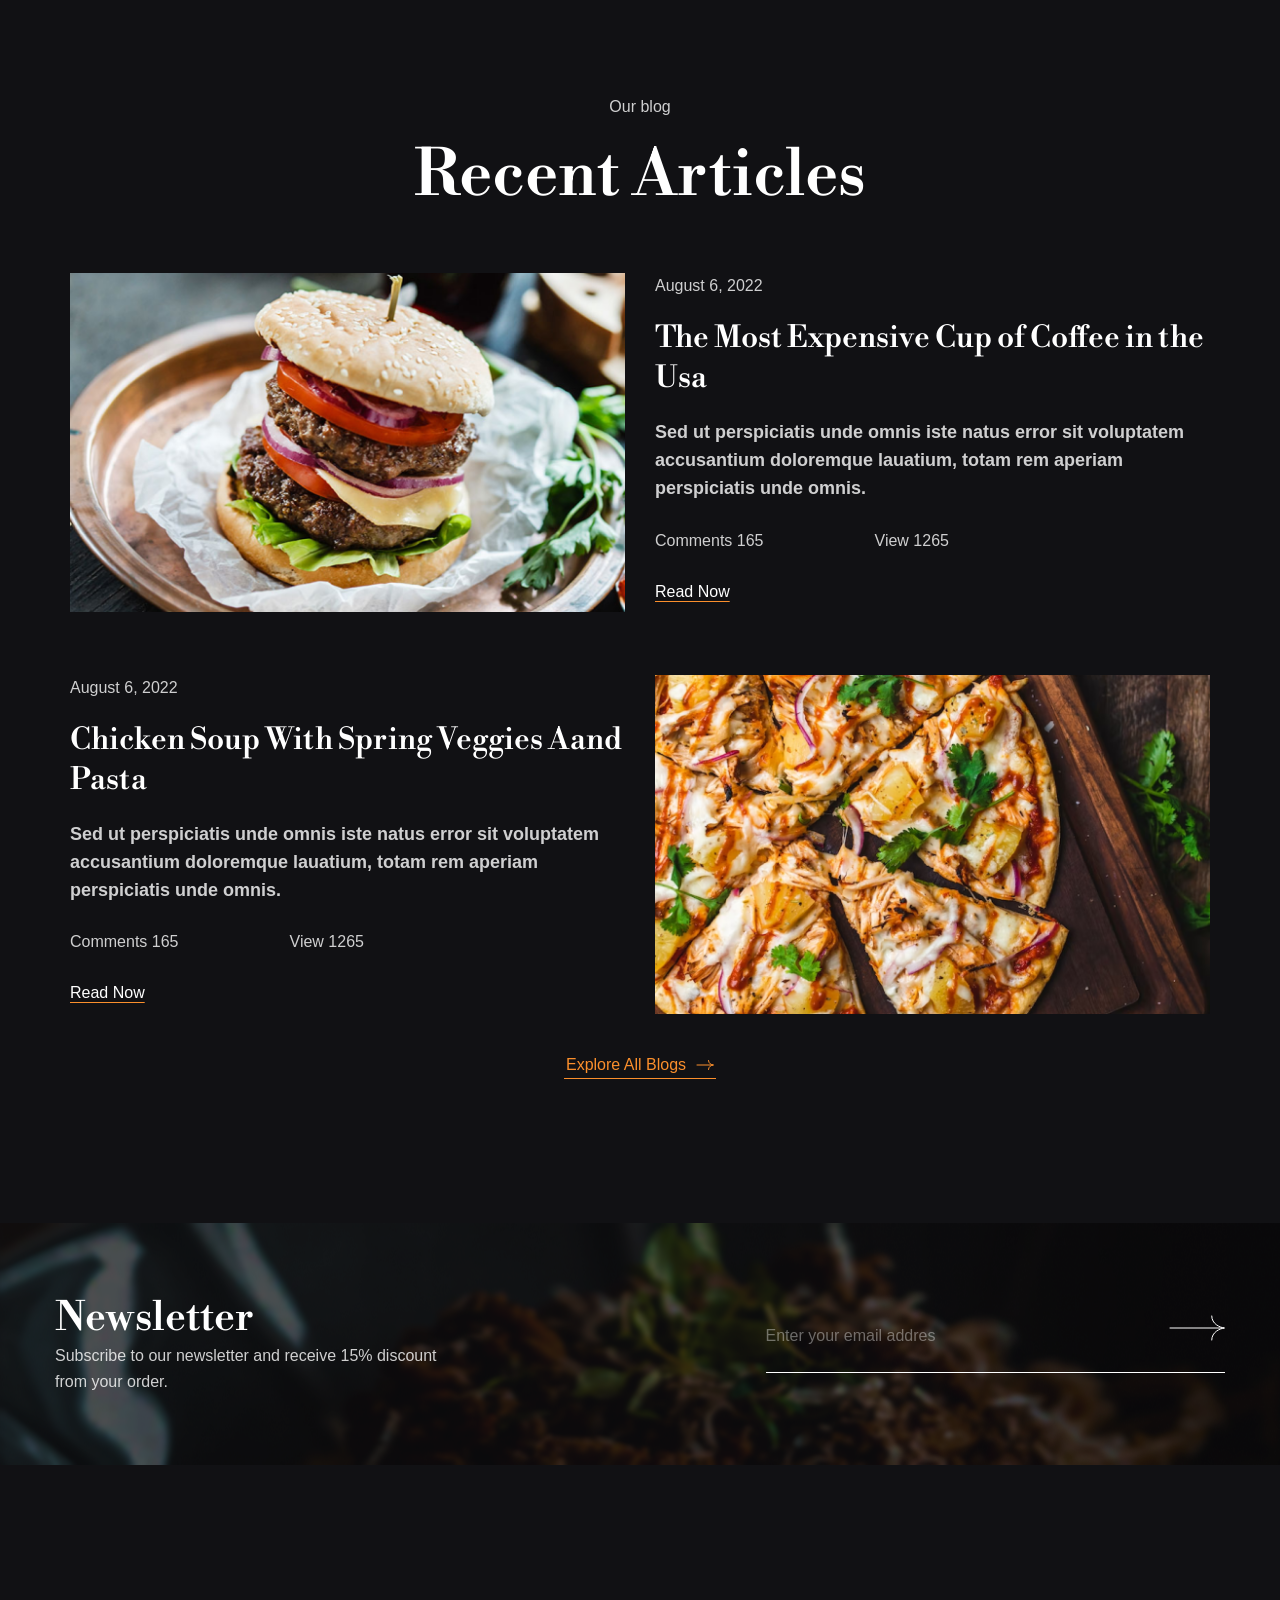
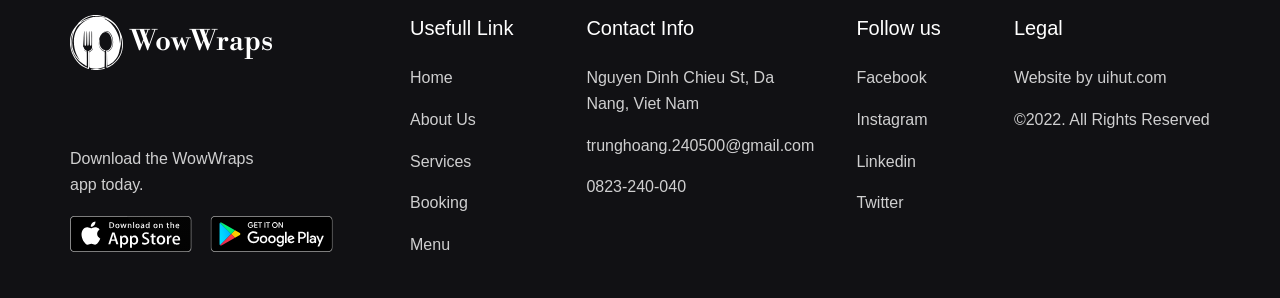
==== commit 5cf5d9e3: "commit responsive 1" ====
--- a/index.html
+++ b/index.html
@@ -150,7 +150,7 @@
                             alt=""
                             class="hero__images-small"
                         />
-                        <h2 class="hero__price">Price:$11</h2>
+                        <h3 class="hero__price">Price:$11</h3>
                     </div>
                 </div>
             </div>
@@ -177,13 +177,14 @@
                     </section>
                 </div>
             </div>
+
             <div class="container">
                 <!-- dish -->
                 <div class="dish">
                     <img
                         src="./assets/icons/flower-large.svg"
                         alt=""
-                        class="dish__flower"
+                        class="dish__flower d-lg-none"
                     />
                     <section class="dish__content">
                         <h2 class="dish__title">
@@ -196,9 +197,9 @@
                             Bangladesh, for an authentic experience. Check now!
                         </p>
                     </section>
-                    <div class="row">
+                    <div class="row gy-4">
                         <!-- Dish card 1 -->
-                        <article class="col-4">
+                        <article class="col-4 col-xl-6 col-md-12">
                             <img
                                 src="./assets/img/dish-img/dish1.svg"
                                 alt=""
@@ -249,7 +250,7 @@
                             </div>
                         </article>
                         <!-- Dish card 2 -->
-                        <article class="col-4">
+                        <article class="col-4 col-xl-6 col-md-12">
                             <img
                                 src="./assets/img/dish-img/dish2.svg"
                                 alt=""
@@ -299,7 +300,7 @@
                             </div>
                         </article>
                         <!-- Dish card 3 -->
-                        <article class="col-4">
+                        <article class="col-4 col-xl-6 col-md-12">
                             <img
                                 src="./assets/img/dish-img/dish3.svg"
                                 alt=""
@@ -411,17 +412,21 @@
                     <div class="menu-container">
                         <div class="menu-tab js-tabs">
                             <!-- Menu tab list -->
-                            <ul class="menu-tab__list">
-                                <li
-                                    class="menu-tab__item menu-tab__item--active"
-                                >
-                                    All
-                                </li>
-                                <li class="menu-tab__item">Appetizer</li>
-                                <li class="menu-tab__item">Soup</li>
-                                <li class="menu-tab__item">Dessert</li>
-                                <li class="menu-tab__item">Drinks</li>
-                            </ul>
+                            <div class="menu-tab__list">
+                                <div class="menu-tab__list--inner">
+                                    <h3
+                                        class="menu-tab__item menu-tab__item--active"
+                                    >
+                                        All
+                                    </h3>
+                                    <h3 class="menu-tab__item">Appetizer</h3>
+                                    <h3 class="menu-tab__item">Soup</h3>
+                                </div>
+                                <div class="menu-tab__list--inner">
+                                    <h3 class="menu-tab__item">Dessert</h3>
+                                    <h3 class="menu-tab__item">Drinks</h3>
+                                </div>
+                            </div>
                             <div class="separate"></div>
 
                             <!-- Menu tab content -->
@@ -432,7 +437,7 @@
                                 >
                                     <div class="row gy-4">
                                         <!-- item 1 -->
-                                        <div class="col-6">
+                                        <div class="col-6 col-md-12">
                                             <div class="menu-wrap">
                                                 <div class="menu-wrap__left">
                                                     <img
@@ -451,7 +456,7 @@
                                             </div>
                                         </div>
                                         <!-- item 2 -->
-                                        <div class="col-6">
+                                        <div class="col-6 col-md-12">
                                             <div class="menu-wrap">
                                                 <div class="menu-wrap__left">
                                                     <img
@@ -470,7 +475,7 @@
                                             </div>
                                         </div>
                                         <!-- item 3 -->
-                                        <div class="col-6">
+                                        <div class="col-6 col-md-12">
                                             <div class="menu-wrap">
                                                 <div class="menu-wrap__left">
                                                     <img
@@ -489,7 +494,7 @@
                                             </div>
                                         </div>
                                         <!-- item 4 -->
-                                        <div class="col-6">
+                                        <div class="col-6 col-md-12">
                                             <div class="menu-wrap">
                                                 <div class="menu-wrap__left">
                                                     <img
@@ -508,7 +513,7 @@
                                             </div>
                                         </div>
                                         <!-- item 5 -->
-                                        <div class="col-6">
+                                        <div class="col-6 col-md-12">
                                             <div class="menu-wrap">
                                                 <div class="menu-wrap__left">
                                                     <img
@@ -527,7 +532,7 @@
                                             </div>
                                         </div>
                                         <!-- item 6 -->
-                                        <div class="col-6">
+                                        <div class="col-6 col-md-12">
                                             <div class="menu-wrap">
                                                 <div class="menu-wrap__left">
                                                     <img
@@ -546,7 +551,7 @@
                                             </div>
                                         </div>
                                         <!-- item 7 -->
-                                        <div class="col-6">
+                                        <div class="col-6 col-md-12">
                                             <div class="menu-wrap">
                                                 <div class="menu-wrap__left">
                                                     <img
@@ -565,7 +570,7 @@
                                             </div>
                                         </div>
                                         <!-- item 8 -->
-                                        <div class="col-6">
+                                        <div class="col-6 col-md-12">
                                             <div class="menu-wrap">
                                                 <div class="menu-wrap__left">
                                                     <img
@@ -590,7 +595,7 @@
                                 <div class="menu-tab__content">
                                     <div class="row gy-4">
                                         <!-- item 1 -->
-                                        <div class="col-6">
+                                        <div class="col-6 col-md-12">
                                             <div class="menu-wrap">
                                                 <div class="menu-wrap__left">
                                                     <img
@@ -609,7 +614,7 @@
                                             </div>
                                         </div>
                                         <!-- item 2 -->
-                                        <div class="col-6">
+                                        <div class="col-6 col-md-12">
                                             <div class="menu-wrap">
                                                 <div class="menu-wrap__left">
                                                     <img
@@ -628,7 +633,7 @@
                                             </div>
                                         </div>
                                         <!-- item 3 -->
-                                        <div class="col-6">
+                                        <div class="col-6 col-md-12">
                                             <div class="menu-wrap">
                                                 <div class="menu-wrap__left">
                                                     <img
@@ -647,7 +652,7 @@
                                             </div>
                                         </div>
                                         <!-- item 4 -->
-                                        <div class="col-6">
+                                        <div class="col-6 col-md-12">
                                             <div class="menu-wrap">
                                                 <div class="menu-wrap__left">
                                                     <img
@@ -666,7 +671,7 @@
                                             </div>
                                         </div>
                                         <!-- item 5 -->
-                                        <div class="col-6">
+                                        <div class="col-6 col-md-12">
                                             <div class="menu-wrap">
                                                 <div class="menu-wrap__left">
                                                     <img
@@ -685,7 +690,7 @@
                                             </div>
                                         </div>
                                         <!-- item 6 -->
-                                        <div class="col-6">
+                                        <div class="col-6 col-md-12">
                                             <div class="menu-wrap">
                                                 <div class="menu-wrap__left">
                                                     <img
@@ -710,7 +715,7 @@
                                 <div class="menu-tab__content">
                                     <div class="row gy-4">
                                         <!-- item 1 -->
-                                        <div class="col-6">
+                                        <div class="col-6 col-md-12">
                                             <div class="menu-wrap">
                                                 <div class="menu-wrap__left">
                                                     <img
@@ -729,7 +734,7 @@
                                             </div>
                                         </div>
                                         <!-- item 2 -->
-                                        <div class="col-6">
+                                        <div class="col-6 col-md-12">
                                             <div class="menu-wrap">
                                                 <div class="menu-wrap__left">
                                                     <img
@@ -748,7 +753,7 @@
                                             </div>
                                         </div>
                                         <!-- item 3 -->
-                                        <div class="col-6">
+                                        <div class="col-6 col-md-12">
                                             <div class="menu-wrap">
                                                 <div class="menu-wrap__left">
                                                     <img
@@ -767,7 +772,7 @@
                                             </div>
                                         </div>
                                         <!-- item 4 -->
-                                        <div class="col-6">
+                                        <div class="col-6 col-md-12">
                                             <div class="menu-wrap">
                                                 <div class="menu-wrap__left">
                                                     <img
@@ -786,7 +791,7 @@
                                             </div>
                                         </div>
                                         <!-- item 5 -->
-                                        <div class="col-6">
+                                        <div class="col-6 col-md-12">
                                             <div class="menu-wrap">
                                                 <div class="menu-wrap__left">
                                                     <img
@@ -805,7 +810,7 @@
                                             </div>
                                         </div>
                                         <!-- item 6 -->
-                                        <div class="col-6">
+                                        <div class="col-6 col-md-12">
                                             <div class="menu-wrap">
                                                 <div class="menu-wrap__left">
                                                     <img
@@ -824,7 +829,7 @@
                                             </div>
                                         </div>
                                         <!-- item 7 -->
-                                        <div class="col-6">
+                                        <div class="col-6 col-md-12">
                                             <div class="menu-wrap">
                                                 <div class="menu-wrap__left">
                                                     <img
@@ -843,7 +848,7 @@
                                             </div>
                                         </div>
                                         <!-- item 8 -->
-                                        <div class="col-6">
+                                        <div class="col-6 col-md-12">
                                             <div class="menu-wrap">
                                                 <div class="menu-wrap__left">
                                                     <img
@@ -868,7 +873,7 @@
                                 <div class="menu-tab__content">
                                     <div class="row gy-4">
                                         <!-- item 1 -->
-                                        <div class="col-6">
+                                        <div class="col-6 col-md-12">
                                             <div class="menu-wrap">
                                                 <div class="menu-wrap__left">
                                                     <img
@@ -887,7 +892,7 @@
                                             </div>
                                         </div>
                                         <!-- item 2 -->
-                                        <div class="col-6">
+                                        <div class="col-6 col-md-12">
                                             <div class="menu-wrap">
                                                 <div class="menu-wrap__left">
                                                     <img
@@ -906,7 +911,7 @@
                                             </div>
                                         </div>
                                         <!-- item 3 -->
-                                        <div class="col-6">
+                                        <div class="col-6 col-md-12">
                                             <div class="menu-wrap">
                                                 <div class="menu-wrap__left">
                                                     <img
@@ -925,7 +930,7 @@
                                             </div>
                                         </div>
                                         <!-- item 4 -->
-                                        <div class="col-6">
+                                        <div class="col-6 col-md-12">
                                             <div class="menu-wrap">
                                                 <div class="menu-wrap__left">
                                                     <img
@@ -944,7 +949,7 @@
                                             </div>
                                         </div>
                                         <!-- item 5 -->
-                                        <div class="col-6">
+                                        <div class="col-6 col-md-12">
                                             <div class="menu-wrap">
                                                 <div class="menu-wrap__left">
                                                     <img
@@ -963,7 +968,7 @@
                                             </div>
                                         </div>
                                         <!-- item 6 -->
-                                        <div class="col-6">
+                                        <div class="col-6 col-md-12">
                                             <div class="menu-wrap">
                                                 <div class="menu-wrap__left">
                                                     <img
@@ -988,7 +993,7 @@
                                 <div class="menu-tab__content">
                                     <div class="row gy-4">
                                         <!-- item 1 -->
-                                        <div class="col-6">
+                                        <div class="col-6 col-md-12">
                                             <div class="menu-wrap">
                                                 <div class="menu-wrap__left">
                                                     <img
@@ -1007,7 +1012,7 @@
                                             </div>
                                         </div>
                                         <!-- item 2 -->
-                                        <div class="col-6">
+                                        <div class="col-6 col-md-12">
                                             <div class="menu-wrap">
                                                 <div class="menu-wrap__left">
                                                     <img
@@ -1026,7 +1031,7 @@
                                             </div>
                                         </div>
                                         <!-- item 3 -->
-                                        <div class="col-6">
+                                        <div class="col-6 col-md-12">
                                             <div class="menu-wrap">
                                                 <div class="menu-wrap__left">
                                                     <img
@@ -1045,7 +1050,7 @@
                                             </div>
                                         </div>
                                         <!-- item 4 -->
-                                        <div class="col-6">
+                                        <div class="col-6 col-md-12">
                                             <div class="menu-wrap">
                                                 <div class="menu-wrap__left">
                                                     <img
@@ -1074,42 +1079,52 @@
                 <div class="service">
                     <section class="service__content">
                         <h2 class="service__title">Visit Our Restaurant</h2>
-                        <p class="service__desc">
+                        <p class="service__desc d-lg-none">
                             Quality country-style menu selection, friendly and
                             efficient service, combined with genuine value has
                             kept Our Best serving families like yours for over
                             28.
                         </p>
                     </section>
-                    <div class="service__wrap">
-                        <div class="service__images">
+                    <div class="service__wrap js-tabs">
+                        <div class="service__images d-xl-none d-lg-block">
                             <img
                                 src="./assets/img/service/service1.png"
                                 alt=""
-                                class="service__image--small"
+                                class="service__image--small service-tab__img service-tab__img--active"
                             />
                             <img
                                 src="./assets/img/service/service2.png"
                                 alt=""
-                                class="service__image--small"
+                                class="service__image--small service-tab__img"
                             />
                         </div>
                         <img
                             src="./assets/img/service/service11.png"
                             alt=""
-                            class="service__image--large"
+                            class="service__image--large service-tab__img"
                         />
                         <div class="service__images">
                             <img
                                 src="./assets/img/service/service3.png"
                                 alt=""
-                                class="service__image--small"
+                                class="service__image--small service-tab__img"
                             />
                             <img
                                 src="./assets/img/service/service4.png"
                                 alt=""
-                                class="service__image--small"
+                                class="service__image--small service-tab__img"
                             />
+                        </div>
+                        <!-- Service tab -->
+                        <div class="service-tab d-none d-lg-flex">
+                            <div
+                                class="service-tab__item service-tab__item--active"
+                            ></div>
+                            <div class="service-tab__item"></div>
+                            <div class="service-tab__item"></div>
+                            <div class="service-tab__item"></div>
+                            <div class="service-tab__item"></div>
                         </div>
                     </div>
                 </div>
@@ -1119,7 +1134,7 @@
                     <img
                         src="./assets/icons/wow.svg"
                         alt=""
-                        class="booking__wow"
+                        class="booking__wow d-lg-none"
                     />
                     <article class="booking-left">
                         <h2 class="booking-left__title">Reserve ! Book Now</h2>
@@ -1164,6 +1179,7 @@
                         </div>
                         <button class="booking-left__btn">Book now</button>
                     </article>
+
                     <article class="booking-right">
                         <img
                             src="./assets/img/booking-img/booking1.png"
@@ -1178,29 +1194,33 @@
                     <section class="daily-content">
                         <h2 class="daily-content__title">Our Daily Offers</h2>
                     </section>
-                    <div class="row">
-                        <div class="daily-container__wraps col-6">
-                            <div class="daily-container__wrap">
-                                <h3 class="daily-wrap__caption">Lunch Time</h3>
-                                <p class="daily-wrap__sub-title">
-                                    <strong
-                                        class="daily-wrap__sub-title--large"
-                                    >
-                                        30%
-                                    </strong>
-                                    off
-                                </p>
-                                <p class="daily-wrap__desc">
-                                    We love food, lots of different and food,
-                                    just like you.
-                                </p>
-                                <a href="#!" class="daily-wrap__btn">
-                                    Order now
-                                </a>
+                    <div class="row gy-3">
+                        <div class="col-6 col-lg-12">
+                            <div class="daily-container__wraps">
+                                <div class="daily-container__wrap">
+                                    <h3 class="daily-wrap__caption">
+                                        Lunch Time
+                                    </h3>
+                                    <p class="daily-wrap__sub-title">
+                                        <strong
+                                            class="daily-wrap__sub-title--large"
+                                        >
+                                            30%
+                                        </strong>
+                                        off
+                                    </p>
+                                    <p class="daily-wrap__desc">
+                                        We love food, lots of different and
+                                        food, just like you.
+                                    </p>
+                                    <a href="#!" class="daily-wrap__btn">
+                                        Order now
+                                    </a>
+                                </div>
                             </div>
                         </div>
 
-                        <div class="col-6">
+                        <div class="col-6 col-lg-12">
                             <div class="row">
                                 <!-- Daily box 1 -->
                                 <article class="col-12 daily-box">
--- a/assets/css/main.css
+++ b/assets/css/main.css
@@ -453,7 +453,7 @@
 
 @media (max-width: 1439.98px) {
   .container {
-    max-width: 1170px;
+    max-width: 1440px;
   }
   .row-cols-xxl-1 > * {
     flex: 0 0 auto;
@@ -1356,6 +1356,13 @@
   align-items: center;
 }
 
+.header-right__link:hover {
+  -webkit-text-decoration: var(--text-color-second) solid underline;
+  text-decoration: var(--text-color-second) solid underline;
+  -webkit-text-underline-position: under;
+  text-underline-position: under;
+}
+
 .header {
   padding-top: 30px;
 }
@@ -1368,8 +1375,20 @@
 .header-right__times, .header-right__link {
   line-height: 1.62;
 }
-.header-right__link:hover {
-  text-decoration: underline;
+.header__logo {
+  display: block;
+}
+@media (max-width: 767.98px) {
+  .header__logo {
+    position: relative;
+    top: 0;
+    left: 90px;
+  }
+}
+@media (max-width: 767.98px) {
+  .header__logo {
+    left: 30px;
+  }
 }
 
 .navbar__list {
@@ -1389,7 +1408,7 @@
 }
 
 .footer {
-  margin-top: 100px;
+  margin-top: 150px;
   padding-bottom: 40px;
 }
 .footer__inner {
@@ -1436,7 +1455,7 @@
   color: var(--text-color-hover);
 }
 
-.mail-inner, .post-box, .cook-content, .daily-box, .booking-container__set, .booking-container__wrap, .booking-containers, .service__content, .time-list__item, .time-list, .data__item, .hero {
+.mail-inner, .post-box, .cook-content, .daily-box, .booking-container__set, .booking-container__wrap, .booking-containers, .service__content, .time-list__item, .time-list, .data__item, .data__wrap, .hero {
   display: flex;
   align-items: center;
 }
@@ -1452,8 +1471,18 @@
   margin-top: 26px;
 }
 
+@media (max-width: 767.98px) {
+  .hero {
+    flex-direction: column;
+  }
+}
 .hero__content {
   width: 59%;
+}
+@media (max-width: 767.98px) {
+  .hero__content {
+    width: 100%;
+  }
 }
 .hero__sub-title {
   line-height: 1.62;
@@ -1465,11 +1494,21 @@
   line-height: 1.15;
   text-transform: capitalize;
 }
+@media (max-width: 991.98px) {
+  .hero__title {
+    font-size: 3.8rem;
+  }
+}
 .hero__desc {
   width: 75%;
   margin-top: 20px;
   line-height: 1.62;
 }
+@media (max-width: 991.98px) {
+  .hero__desc {
+    width: 95%;
+  }
+}
 .hero__link {
   display: block;
   margin-top: 40px;
@@ -1483,21 +1522,91 @@
   position: relative;
   flex: 1;
 }
+@media (max-width: 767.98px) {
+  .hero__images-wrap {
+    width: 100%;
+    margin-top: 50px;
+  }
+}
 .hero__images-large {
   margin-left: 30px;
+  object-fit: cover;
+}
+@media (max-width: 991.98px) {
+  .hero__images-large {
+    width: 290px;
+  }
+}
+@media (max-width: 767.98px) {
+  .hero__images-large {
+    width: 251px;
+  }
 }
 .hero__images-small {
   position: absolute;
   top: 65px;
   right: 0px;
+  object-fit: cover;
+}
+@media (max-width: 1199.98px) {
+  .hero__images-small {
+    right: -60px;
+  }
+}
+@media (max-width: 991.98px) {
+  .hero__images-small {
+    width: 68px;
+    top: 55px;
+    right: -55px;
+  }
+}
+@media (max-width: 767.98px) {
+  .hero__images-small {
+    top: 40px;
+    left: 280px;
+  }
 }
 .hero__images-small:nth-child(2) {
   top: 175px;
   right: -20px;
 }
+@media (max-width: 1199.98px) {
+  .hero__images-small:nth-child(2) {
+    right: -85px;
+  }
+}
+@media (max-width: 991.98px) {
+  .hero__images-small:nth-child(2) {
+    top: 143px;
+    right: -76px;
+  }
+}
+@media (max-width: 767.98px) {
+  .hero__images-small:nth-child(2) {
+    top: 125px;
+    left: 290px;
+  }
+}
 .hero__images-small:nth-child(3) {
   top: 287px;
   right: 0px;
+}
+@media (max-width: 1199.98px) {
+  .hero__images-small:nth-child(3) {
+    right: -60px;
+  }
+}
+@media (max-width: 991.98px) {
+  .hero__images-small:nth-child(3) {
+    top: 235px;
+    right: -60px;
+  }
+}
+@media (max-width: 767.98px) {
+  .hero__images-small:nth-child(3) {
+    top: 210px;
+    left: 265px;
+  }
 }
 .hero__price {
   --height: 54px;
@@ -1512,25 +1621,42 @@
   line-height: var(--height);
   text-align: center;
 }
+@media (max-width: 991.98px) {
+  .hero__price {
+    --height: 45px;
+    width: 98px;
+    font-size: 1.8rem;
+  }
+}
+@media (max-width: 767.98px) {
+  .hero__price {
+    --height: 37px;
+    width: 85px;
+    font-size: 1.6rem;
+  }
+}
 
 .data {
-  height: 194px;
-  margin-top: 70px;
+  height: 100%;
+  margin-top: 96px;
   background-image: url(../../assets/img/data-img/data1.png);
   background-size: cover;
   background-repeat: no-repeat;
 }
 .data__wrap {
-  display: flex;
-  align-items: center;
-  justify-content: center;
-  gap: 127px;
+  justify-content: space-between;
+  padding: 60px 0;
+}
+@media (max-width: 991.98px) {
+  .data__wrap {
+    flex-direction: column;
+    align-items: flex-start;
+    padding: 50px 57px;
+    gap: 30px;
+  }
 }
 .data__item {
-  position: relative;
-  top: 60px;
   gap: 19px;
-  z-index: 1;
 }
 .data__number {
   font-weight: 500;
@@ -1546,12 +1672,21 @@
 
 .time {
   display: flex;
-  margin-top: 48px;
-  padding: 54px 0;
+  margin-top: 150px;
+}
+@media (max-width: 991.98px) {
+  .time {
+    margin-top: 70px;
+  }
+}
+@media (max-width: 767.98px) {
+  .time {
+    flex-direction: column;
+  }
 }
 .time-left {
   width: 50%;
-  height: 360px;
+  padding: 119px 0;
   display: flex;
   flex-direction: column;
   align-items: center;
@@ -1561,6 +1696,11 @@
   border-style: solid;
   border-image: linear-gradient(to right, rgb(251, 248, 252), rgba(251, 248, 252, 0.09)) 1;
 }
+@media (max-width: 767.98px) {
+  .time-left {
+    width: 100%;
+  }
+}
 .time-left__title {
   font-weight: 500;
   font-size: 2.4rem;
@@ -1578,6 +1718,11 @@
   color: rgb(17, 17, 20);
   background: var(--text-color-hover);
 }
+@media (max-width: 767.98px) {
+  .time-list {
+    padding: 34px 0;
+  }
+}
 .time-list__title {
   font-weight: 500;
   font-size: 2.4rem;
@@ -1585,8 +1730,9 @@
   color: rgb(17, 17, 20);
 }
 .time-list__item {
+  justify-content: space-between;
   gap: 150px;
-  margin-top: 10px;
+  padding: 10px 0;
 }
 .time-list__day {
   width: 61px;
@@ -1597,8 +1743,17 @@
 }
 
 .service {
-  margin-top: 19px;
-  padding: 61px 0;
+  margin-top: 150px;
+}
+@media (max-width: 991.98px) {
+  .service {
+    display: flex;
+    flex-direction: column;
+    align-items: center;
+    margin-top: 38px;
+    padding: 40px 0;
+    background: #000;
+  }
 }
 .service__content {
   flex-direction: column;
@@ -1619,10 +1774,23 @@
   gap: 30px;
   margin-top: 60px;
 }
+@media (max-width: 991.98px) {
+  .service__wrap {
+    gap: initial;
+    margin-top: 40px;
+    flex-direction: column;
+    align-items: center;
+  }
+}
 .service__images {
   display: flex;
   flex-direction: column;
   gap: 30px;
+}
+@media (max-width: 1199.98px) {
+  .service__images {
+    flex-direction: row;
+  }
 }
 .service__image--small {
   width: 370px;
@@ -1630,17 +1798,69 @@
   object-fit: cover;
   border: 1px solid #fff;
 }
+@media (max-width: 1199.98px) {
+  .service__image--small {
+    width: 290px;
+    height: 100%;
+  }
+}
+@media (max-width: 991.98px) {
+  .service__image--small {
+    width: 339px;
+    height: 260px;
+  }
+}
 .service__image--large {
   width: 370px;
   height: 600px;
   object-fit: cover;
   border: 1px solid #fff;
 }
+@media (max-width: 1199.98px) {
+  .service__image--large {
+    width: 290px;
+  }
+}
+@media (max-width: 991.98px) {
+  .service__image--large {
+    width: 339px;
+    height: 260px;
+  }
+}
+
+.service-tab {
+  margin-top: 30px;
+  gap: 8px;
+}
+.service-tab__item {
+  width: 8px;
+  height: 8px;
+  border-radius: 50%;
+  background: #6b6a6a;
+  cursor: pointer;
+}
+.service-tab__item--active {
+  width: 18px;
+  background: #fff;
+  cursor: default;
+}
+.service-tab__img {
+  display: none;
+}
+.service-tab__img--active {
+  display: block;
+}
 
 .booking {
   position: relative;
   display: flex;
-  margin-top: 105px;
+  margin-top: 150px;
+}
+@media (max-width: 991.98px) {
+  .booking {
+    flex-direction: column;
+    margin-top: 70px;
+  }
 }
 .booking__wow {
   position: absolute;
@@ -1653,6 +1873,14 @@
   padding: 40px;
   background: var(--text-color-hover);
   color: #111114;
+}
+@media (max-width: 991.98px) {
+  .booking-left {
+    display: flex;
+    flex-direction: column;
+    align-items: center;
+    width: 100%;
+  }
 }
 .booking-left__title {
   color: #111114;
@@ -1677,10 +1905,21 @@
   color: var(--text-color-hover);
   transition: 0.25s;
 }
+@media (max-width: 767.98px) {
+  .booking-left__btn {
+    margin-top: 50px;
+  }
+}
 .booking-right {
   width: 50%;
 }
+@media (max-width: 991.98px) {
+  .booking-right {
+    width: 100%;
+  }
+}
 .booking-right__img {
+  width: 100%;
   height: 394px;
   object-fit: cover;
   background: linear-gradient(to left, rgb(251, 248, 252), rgba(251, 248, 252, 0.09));
@@ -1690,6 +1929,11 @@
 .booking-containers {
   gap: 99px;
   margin-top: 40px;
+}
+@media (max-width: 767.98px) {
+  .booking-containers {
+    margin-top: 18px;
+  }
 }
 
 .booking-container__title {
@@ -1699,6 +1943,11 @@
   line-height: 1.41;
   text-transform: capitalize;
 }
+@media (max-width: 767.98px) {
+  .booking-container__title {
+    font-size: 2rem;
+  }
+}
 .booking-container__wrap {
   gap: 3px;
   margin-top: 10px;
@@ -1727,9 +1976,19 @@
 .daily {
   margin-top: 150px;
 }
+@media (max-width: 991.98px) {
+  .daily {
+    margin-top: 70px;
+  }
+}
 .daily-content {
   margin-bottom: 52px;
   text-align: center;
+}
+@media (max-width: 991.98px) {
+  .daily-content {
+    margin-bottom: 40px;
+  }
 }
 .daily-content__title {
   font-size: 6.4rem;
@@ -1738,13 +1997,13 @@
   text-transform: capitalize;
 }
 .daily-container__wraps {
-  height: 434px;
+  height: 100%;
   padding: 23px 30px;
   background-image: url(../../assets/img/daily-img/daily-bg.png);
   background-size: cover;
 }
 .daily-container__wrap {
-  padding: 72px 245px 40px 41px;
+  padding: 72px 0 40px 41px;
   border-width: 1px;
   border-style: solid;
   border-image: linear-gradient(to right, rgb(251, 248, 252), rgba(251, 248, 252, 0.09)) 1;
@@ -1765,8 +2024,14 @@
   font-size: 8.4rem;
 }
 .daily-wrap__desc {
+  width: 45%;
   margin-top: 8px;
   line-height: 1.62;
+}
+@media (max-width: 1199.98px) {
+  .daily-wrap__desc {
+    width: 55%;
+  }
 }
 .daily-wrap__btn {
   --heigh: 42px;
@@ -1785,10 +2050,21 @@
 .daily-box {
   gap: 28px;
 }
+@media (max-width: 991.98px) {
+  .daily-box {
+    flex-direction: column;
+  }
+}
 .daily-box__img {
   width: 130px;
   height: 120px;
   object-fit: cover;
+}
+@media (max-width: 991.98px) {
+  .daily-box__img {
+    width: 100%;
+    height: 314px;
+  }
 }
 .daily-box__inner {
   width: 100%;
@@ -1801,10 +2077,25 @@
   line-height: 1.41;
   text-transform: capitalize;
 }
+@media (max-width: 575.98px) {
+  .daily-box__title {
+    font-size: 2.2rem;
+  }
+}
 .daily-box__desc {
   width: 80%;
   margin-top: 16px;
   line-height: 1.62;
+}
+@media (max-width: 1199.98px) {
+  .daily-box__desc {
+    width: 95%;
+  }
+}
+@media (max-width: 575.98px) {
+  .daily-box__desc {
+    font-size: 1.4rem;
+  }
 }
 .daily-box__price {
   font-family: "Libre Bodoni";
@@ -1812,9 +2103,19 @@
   font-weight: 500;
   line-height: 1.33;
 }
+@media (max-width: 575.98px) {
+  .daily-box__price {
+    font-size: 2.2rem;
+  }
+}
 
 .daily-box + .daily-box {
   margin-top: 36px;
+}
+@media (max-width: 1199.98px) {
+  .daily-box + .daily-box {
+    margin-top: 26px;
+  }
 }
 
 .cook {
@@ -1996,8 +2297,12 @@
 }
 
 .menu {
-  margin-top: 26px;
-  padding: 70px 0;
+  margin-top: 150px;
+}
+@media (max-width: 991.98px) {
+  .menu {
+    margin-top: 70px;
+  }
 }
 .menu__content {
   flex-direction: column;
@@ -2018,8 +2323,23 @@
   margin-top: 20px;
   line-height: 1.62;
 }
+@media (max-width: 767.98px) {
+  .menu__desc {
+    width: 70%;
+  }
+}
+@media (max-width: 575.98px) {
+  .menu__desc {
+    width: 100%;
+  }
+}
 .menu-container {
   margin-top: 60px;
+}
+@media (max-width: 991.98px) {
+  .menu-container {
+    margin-top: 40px;
+  }
 }
 
 .menu-tab__list {
@@ -2027,6 +2347,16 @@
   justify-content: center;
   gap: 60px;
   margin-bottom: 30px;
+}
+@media (max-width: 767.98px) {
+  .menu-tab__list {
+    flex-direction: column;
+  }
+}
+.menu-tab__list--inner {
+  display: flex;
+  justify-content: center;
+  gap: 60px;
 }
 .menu-tab__item {
   font-family: "Libre Bodoni", sans-serif;
@@ -2053,6 +2383,11 @@
 .menu-wrap__left {
   gap: 20px;
 }
+@media (max-width: 991.98px) {
+  .menu-wrap__left {
+    gap: 16px;
+  }
+}
 .menu-wrap__img {
   width: 76px;
   height: 76px;
@@ -2064,6 +2399,11 @@
   font-size: 3rem;
   line-height: 1.33;
 }
+@media (max-width: 991.98px) {
+  .menu-wrap__name, .menu-wrap__price {
+    font-size: 2.2rem;
+  }
+}
 .menu-wrap__name {
   width: 60%;
 }
@@ -2082,15 +2422,24 @@
 
 .dish {
   position: relative;
-  margin-top: 139px;
-  padding: 48px 0;
+  margin-top: 187px;
+}
+@media (max-width: 767.98px) {
+  .dish {
+    margin-top: 70px;
+  }
 }
 .dish__flower {
   position: absolute;
-  top: 44px;
+  top: -3px;
   left: 203px;
   rotate: 180deg;
   z-index: -1;
+}
+@media (max-width: 1199.98px) {
+  .dish__flower {
+    left: 100px;
+  }
 }
 .dish__content {
   justify-content: center;
@@ -2106,15 +2455,32 @@
 .dish__title--large {
   font-size: 9.8rem;
 }
+@media (max-width: 767.98px) {
+  .dish__title--large {
+    font-size: 5.3rem;
+  }
+}
+@media (max-width: 767.98px) {
+  .dish__title {
+    font-size: 3.4rem;
+  }
+}
 .dish__desc {
   width: 51%;
   margin-top: 20px;
   text-align: center;
   line-height: 1.62;
 }
+@media (max-width: 767.98px) {
+  .dish__desc {
+    margin-top: 14px;
+    font-size: 1.4rem;
+  }
+}
 .dish-card__img {
   display: block;
   height: 300px;
+  width: 100%;
   object-fit: cover;
 }
 .dish-card__wrap {
@@ -2151,5 +2517,10 @@
 .dish__all:hover {
   opacity: 0.8;
 }
+@media (max-width: 1199.98px) {
+  .dish__all {
+    margin-top: 50px;
+  }
+}
 
 /*# sourceMappingURL=main.css.map */
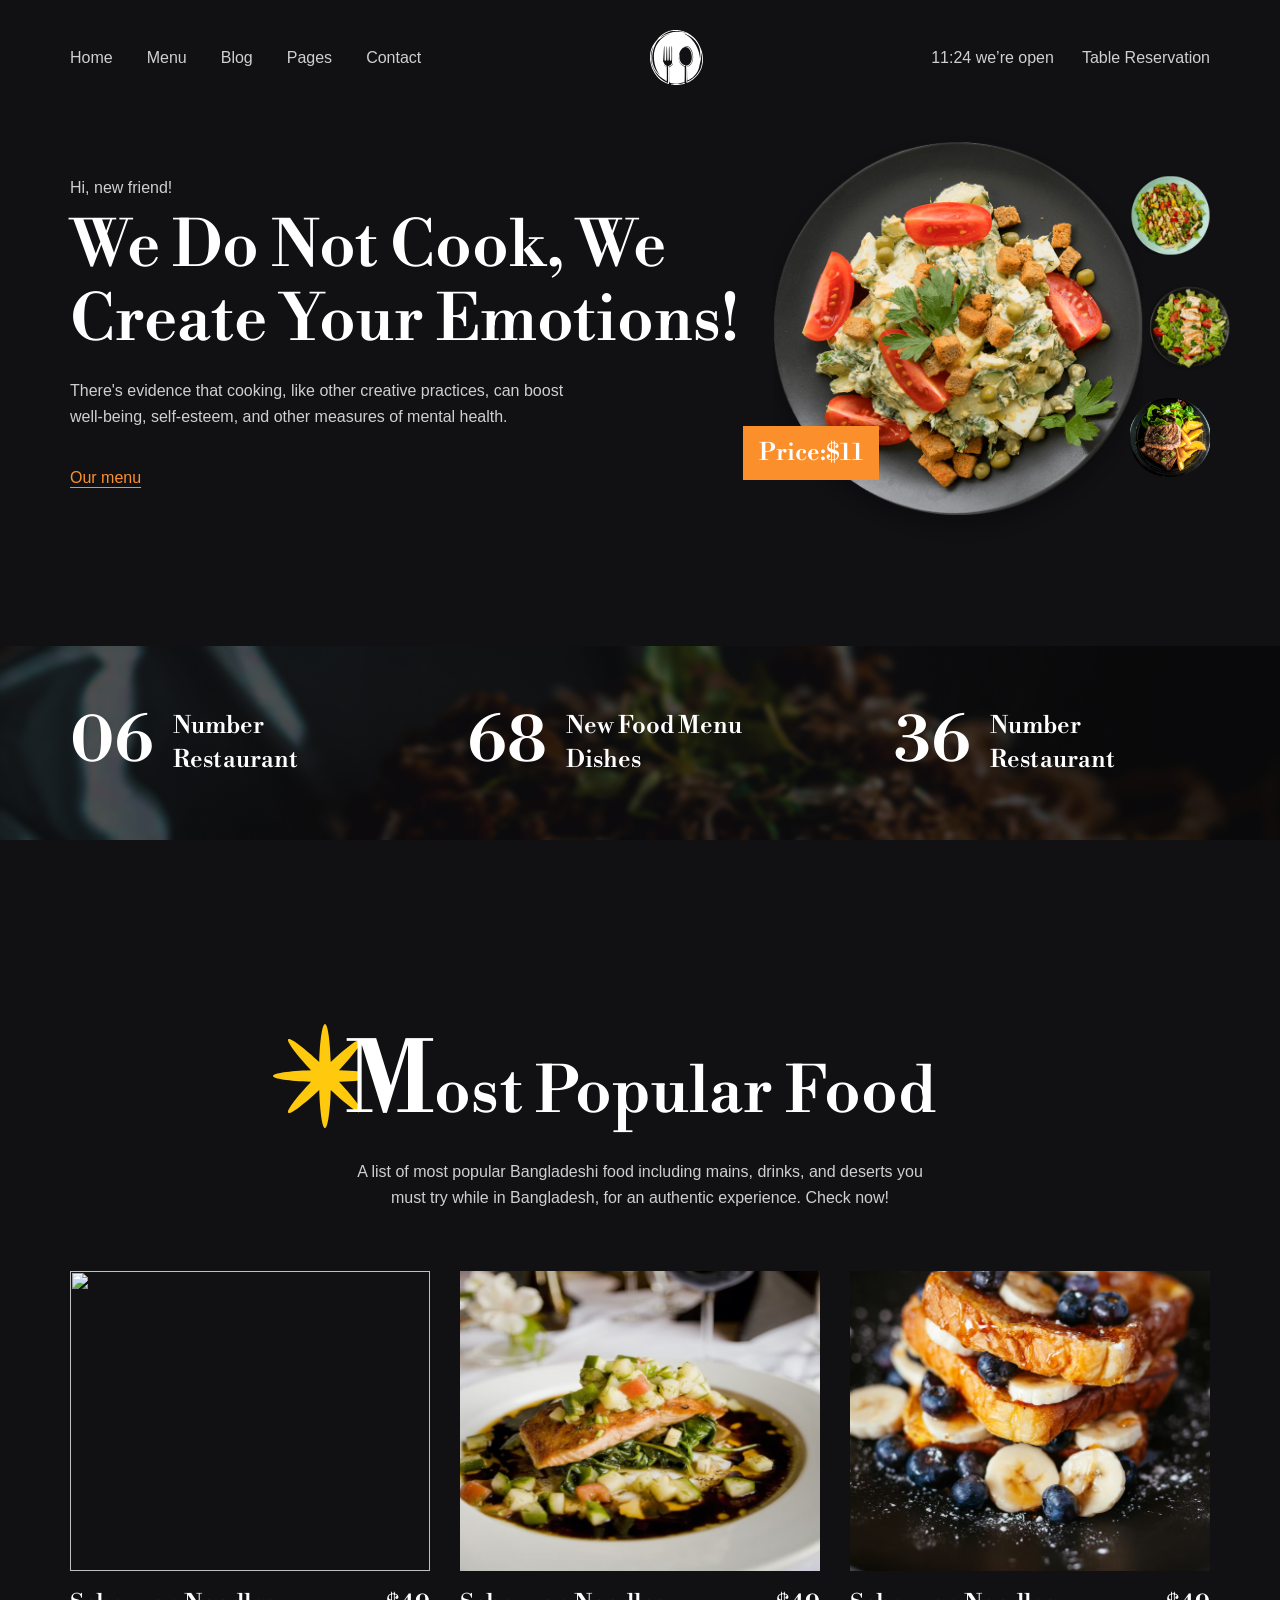
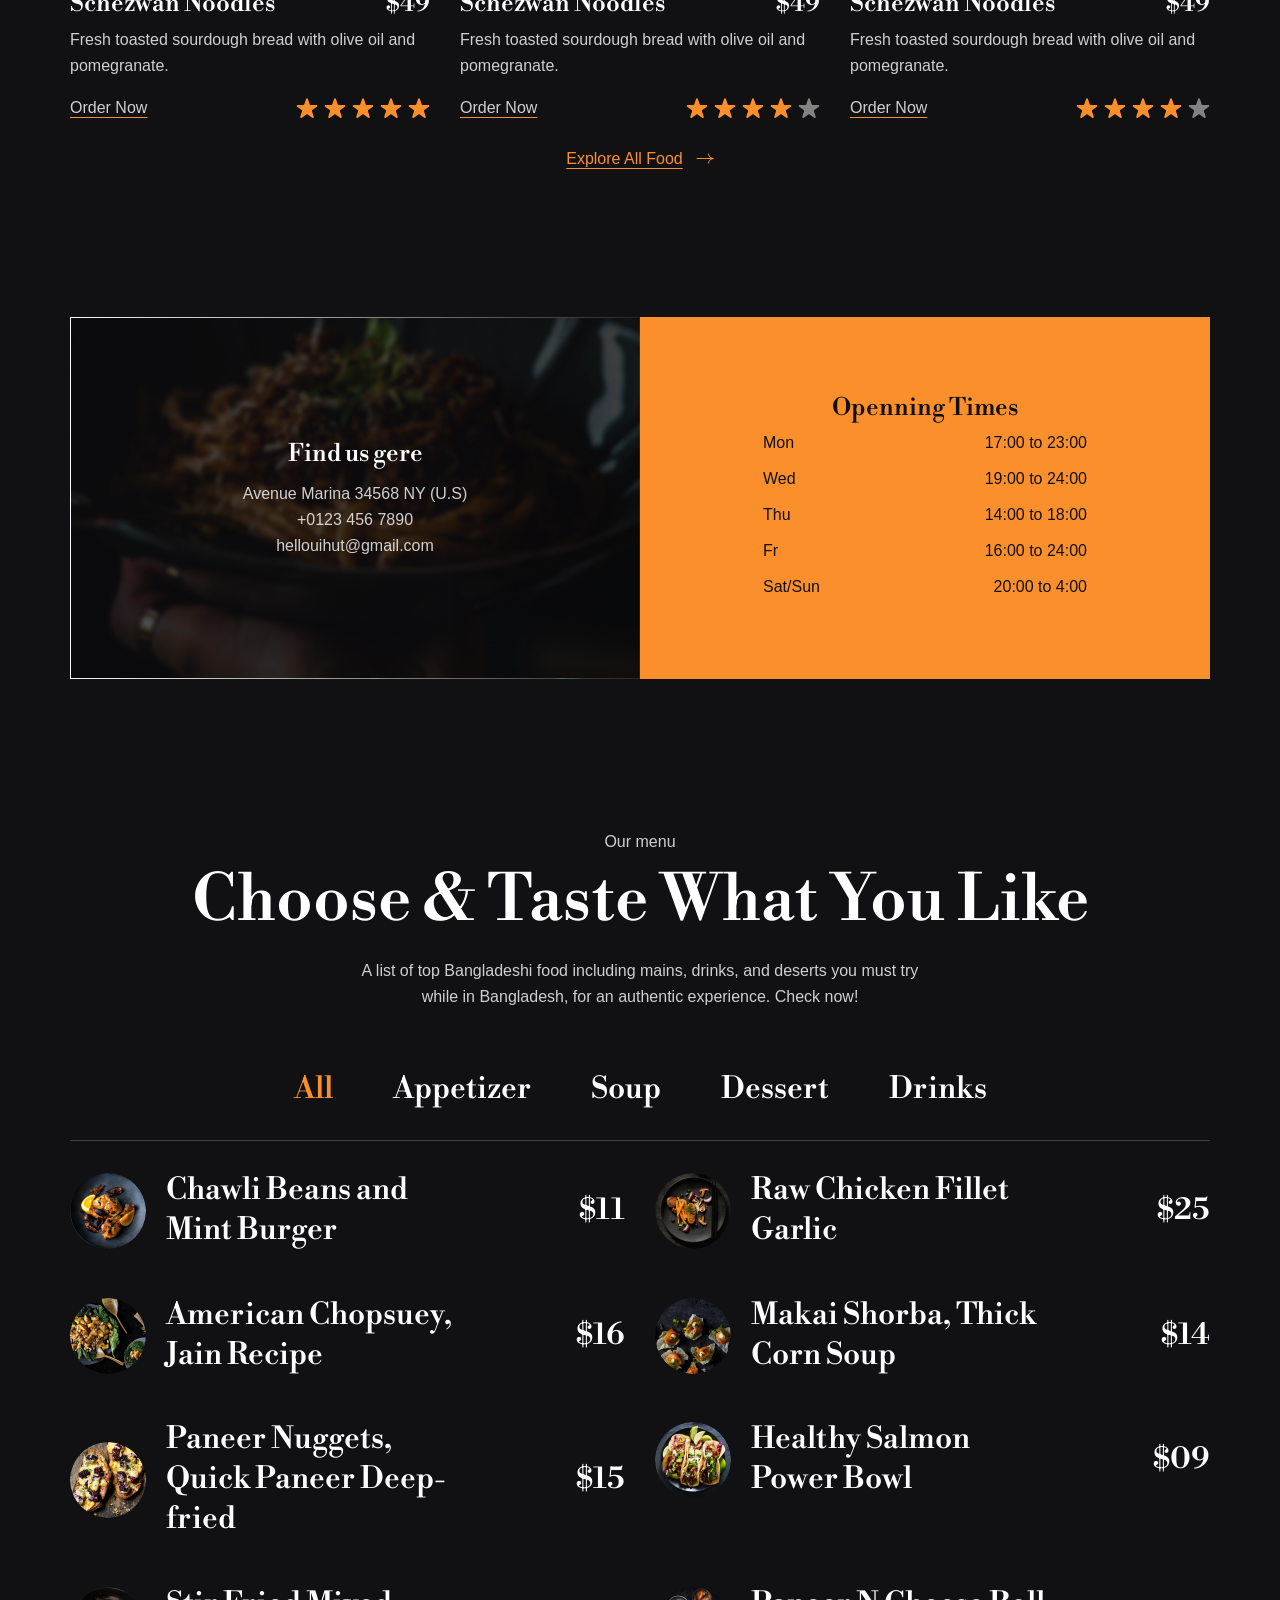
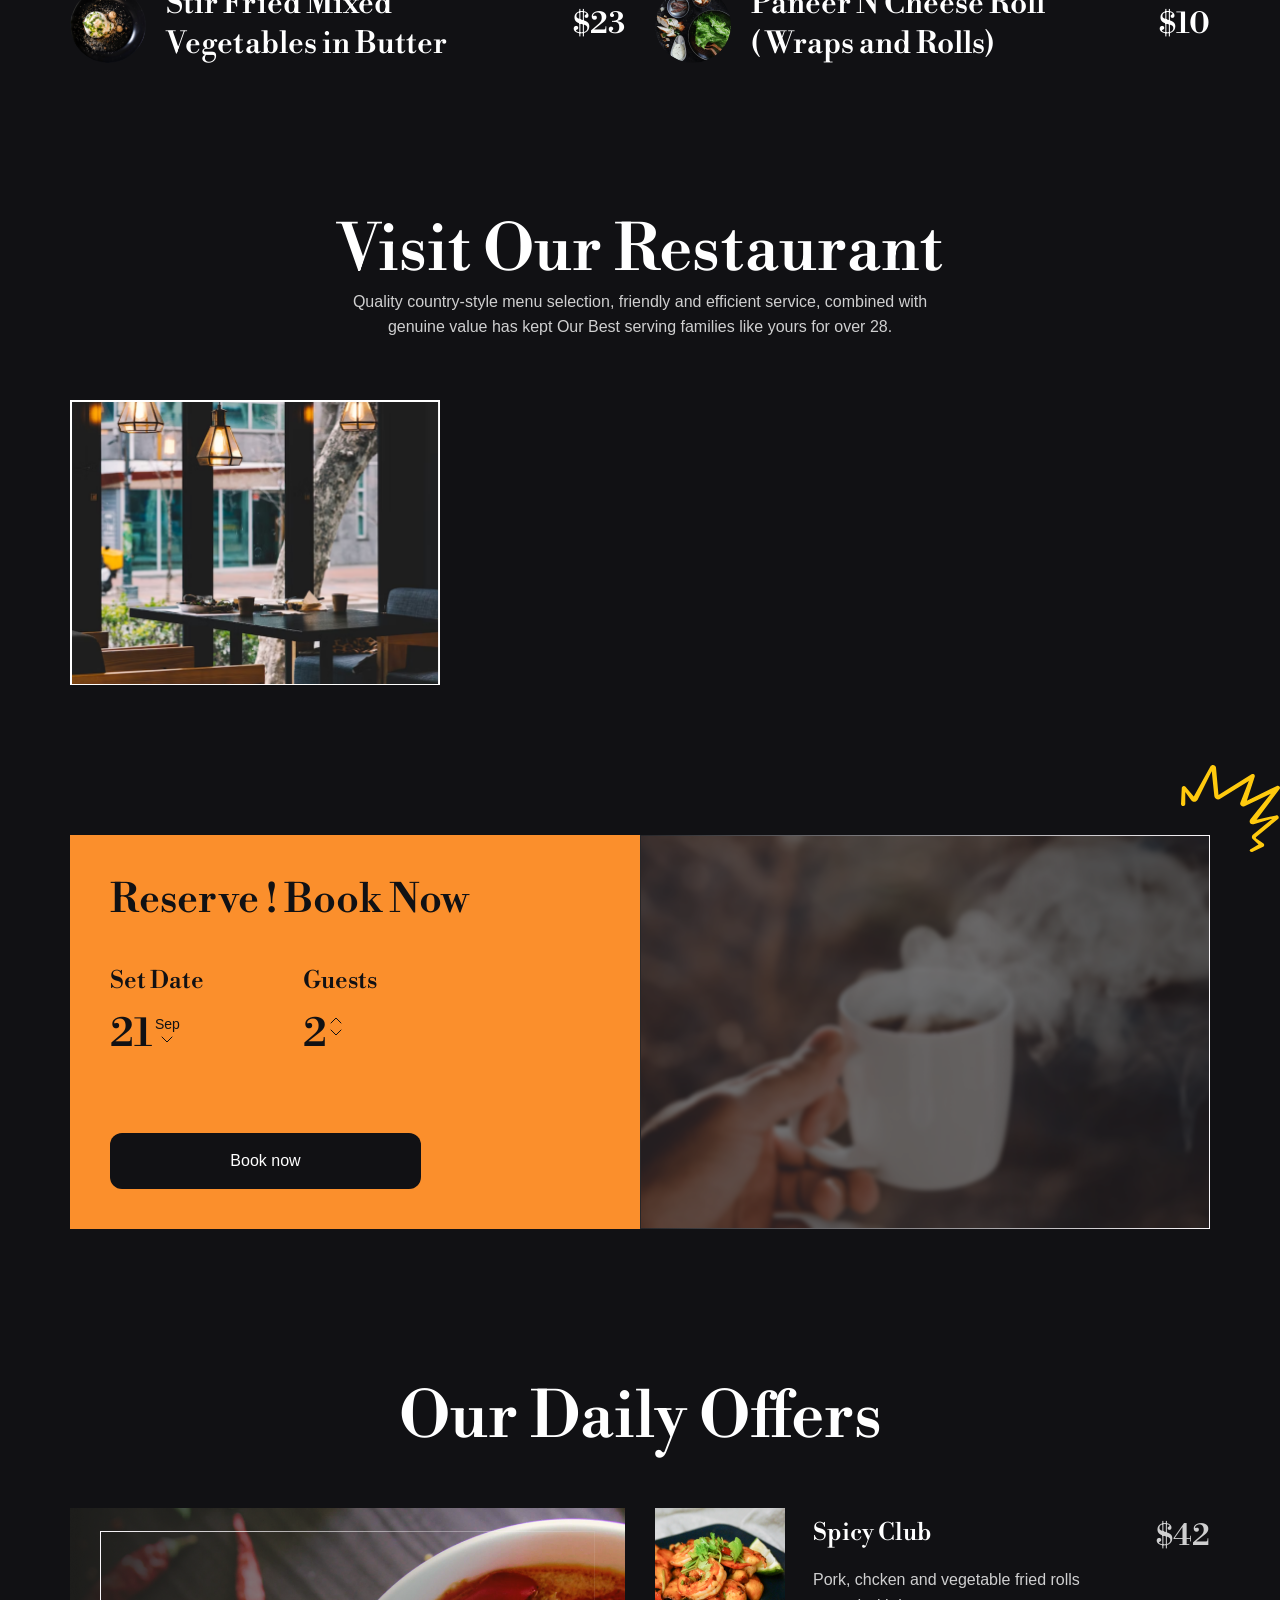
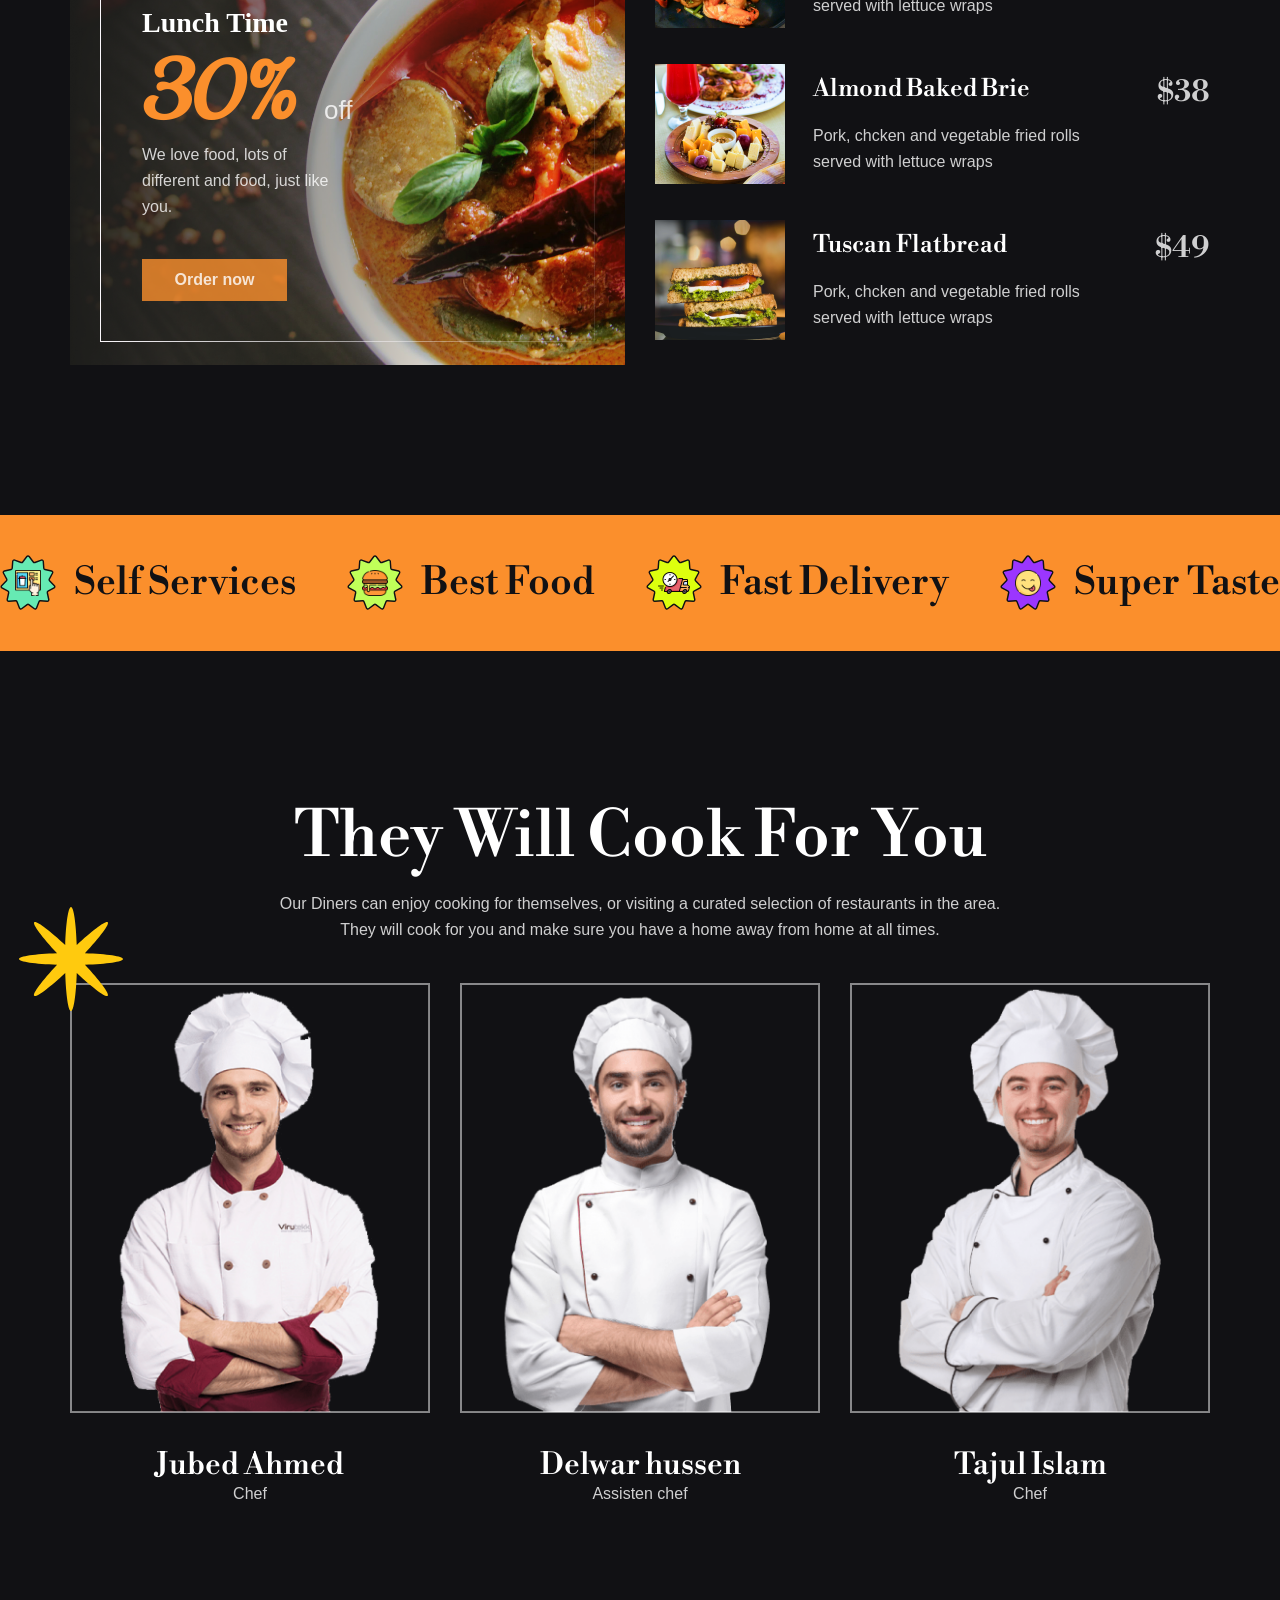
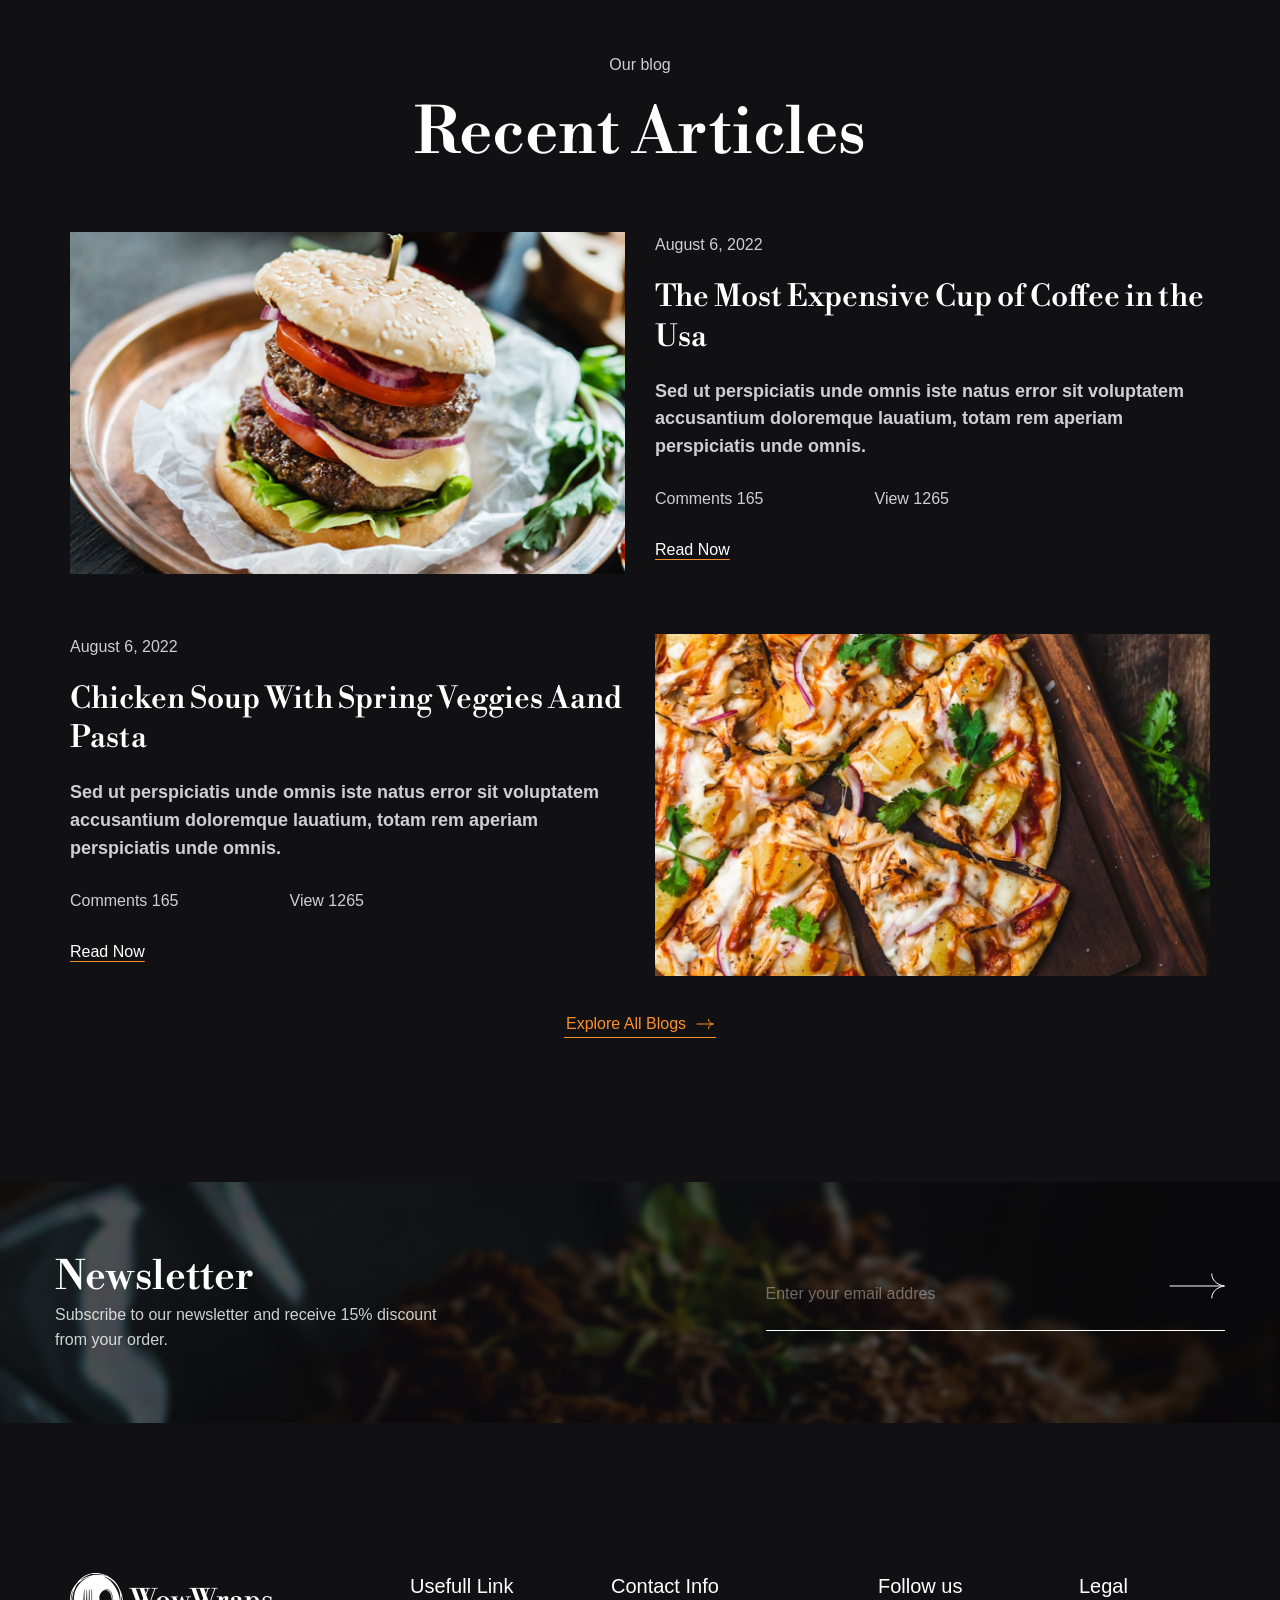
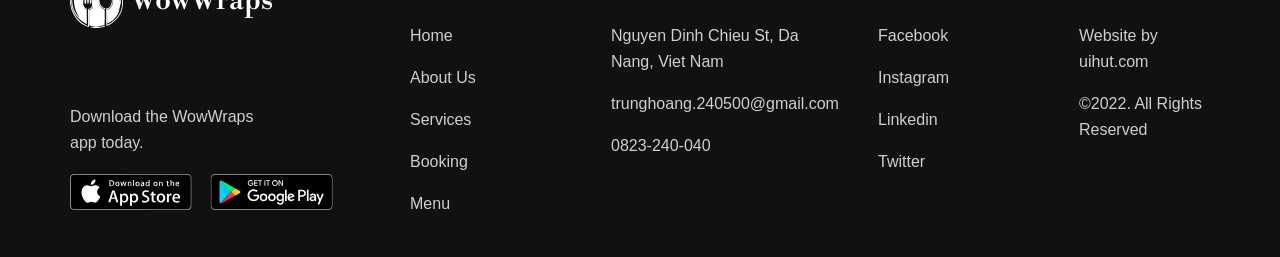
==== commit 9b4878ec: "add responsive 2" ====
--- a/index.html
+++ b/index.html
@@ -1293,23 +1293,39 @@
             <!-- Slider -->
             <div class="slider">
                 <div class="slider-wraps">
-                    <div class="slide-wrap">
-                        <img src="./assets/icons/service-icon.svg" alt="" />
+                    <div class="slider-wrap">
+                        <img
+                            class="slider-wrap__img"
+                            src="./assets/icons/service-icon.svg"
+                            alt=""
+                        />
                         <h3 class="slider-wrap__text">Self Services</h3>
                     </div>
 
                     <div class="slider-wrap">
-                        <img src="./assets/icons/food-icon.svg" alt="" />
+                        <img
+                            class="slider-wrap__img"
+                            src="./assets/icons/food-icon.svg"
+                            alt=""
+                        />
                         <h3 class="slider-wrap__text">Best Food</h3>
                     </div>
 
-                    <div class="slider-wrap">
-                        <img src="./assets/icons/deli-icon.svg" alt="" />
+                    <div class="slider-wrap d-sm-none">
+                        <img
+                            class="slider-wrap__img"
+                            src="./assets/icons/deli-icon.svg"
+                            alt=""
+                        />
                         <h3 class="slider-wrap__text">Fast Delivery</h3>
                     </div>
 
-                    <div class="slider-wrap">
-                        <img src="./assets/icons/taste-icon.svg" alt="" />
+                    <div class="slider-wrap d-lg-none">
+                        <img
+                            class="slider-wrap__img"
+                            src="./assets/icons/taste-icon.svg"
+                            alt=""
+                        />
                         <h3 class="slider-wrap__text">Super Taste</h3>
                     </div>
                 </div>
@@ -1333,11 +1349,11 @@
                         <img
                             src="./assets/icons/flower.svg"
                             alt=""
-                            class="cook-list__icon"
+                            class="cook-list__icon d-lg-none"
                         />
-                        <div class="row">
+                        <div class="row gy-3">
                             <!-- cook item 1 -->
-                            <article class="col-4 cook-item">
+                            <article class="col-4 col-md-12 cook-item">
                                 <img
                                     src="./assets/img/cook-img/cook1.png"
                                     alt=""
@@ -1348,7 +1364,7 @@
                             </article>
 
                             <!-- cook item 2 -->
-                            <article class="col-4 cook-item">
+                            <article class="col-4 col-md-12 cook-item">
                                 <img
                                     src="./assets/img/cook-img/cook2.png"
                                     alt=""
@@ -1359,7 +1375,7 @@
                             </article>
 
                             <!-- cook item 3 -->
-                            <article class="col-4 cook-item">
+                            <article class="col-4 col-md-12 cook-item">
                                 <img
                                     src="./assets/img/cook-img/cook3.png"
                                     alt=""
@@ -1382,7 +1398,7 @@
                     <!-- Post wrap 1 -->
                     <div class="row post-wrap">
                         <!-- Post item 1 -->
-                        <div class="col-6">
+                        <div class="col-6 col-md-12">
                             <img
                                 src="./assets/img/post-img/post1.png"
                                 alt=""
@@ -1391,7 +1407,7 @@
                         </div>
 
                         <!-- Post item 2 -->
-                        <div class="col-6">
+                        <div class="col-6 col-md-12">
                             <p class="post-wrap__sub-title">August 6, 2022</p>
                             <h3 class="post-wrap__title">
                                 The Most Expensive Cup of Coffee in the Usa
@@ -1410,9 +1426,9 @@
                     </div>
 
                     <!-- Post wrap 2 -->
-                    <div class="row post-wrap">
+                    <div class="row post-wrap__bottom">
                         <!-- Post item 1 -->
-                        <div class="col-6">
+                        <div class="col-6 col-md-12">
                             <p class="post-wrap__sub-title">August 6, 2022</p>
                             <h3 class="post-wrap__title">
                                 Chicken Soup With Spring Veggies Aand Pasta
@@ -1430,7 +1446,7 @@
                         </div>
 
                         <!-- Post item 2 -->
-                        <div class="col-6">
+                        <div class="col-6 col-md-12">
                             <img
                                 src="./assets/img/post-img/post2.png"
                                 alt=""
@@ -1449,11 +1465,24 @@
             <!-- mail -->
             <div class="mail">
                 <div class="container mail-inner">
-                    <section class="mail-content">
+                    <!-- Mail content PC/Tablet -->
+                    <section class="mail-content d-md-none">
                         <h3 class="mail-content__title">Newsletter</h3>
                         <p class="mail-content__desc">
                             Subscribe to our newsletter and receive 15% discount
                             from your order.
+                        </p>
+                    </section>
+
+                    <!-- Mail content mobile -->
+                    <section class="mail-content d-none d-md-block">
+                        <h3 class="mail-content__title">
+                            Subscribe Newsletter & get letest news
+                        </h3>
+                        <p class="mail-content__desc">
+                            Get insider access to news around the innovations,
+                            unique cooking techniques, culinary concepts,
+                            insights, and more
                         </p>
                     </section>
                     <form action="" class="mail-form">
--- a/assets/css/main.css
+++ b/assets/css/main.css
@@ -1411,11 +1411,26 @@
   margin-top: 150px;
   padding-bottom: 40px;
 }
+@media (max-width: 991.98px) {
+  .footer {
+    margin-top: 70px;
+  }
+}
 .footer__inner {
   display: flex;
   align-items: flex-start;
   gap: 77px;
 }
+@media (max-width: 1199.98px) {
+  .footer__inner {
+    gap: 40px;
+  }
+}
+@media (max-width: 767.98px) {
+  .footer__inner {
+    flex-direction: column;
+  }
+}
 .footer__logo {
   gap: 7px;
 }
@@ -1428,13 +1443,34 @@
   width: 211px;
   line-height: 1.62;
 }
+@media (max-width: 991.98px) {
+  .footer__text {
+    margin-top: 30px;
+  }
+}
 .footer__download {
   gap: 18px;
   margin-top: 18px;
 }
 .footer__wrap {
-  display: flex;
-  gap: 73px;
+  display: grid;
+  grid-template-columns: repeat(4, 1fr);
+  gap: 70px;
+}
+@media (max-width: 1199.98px) {
+  .footer__wrap {
+    gap: 40px;
+  }
+}
+@media (max-width: 991.98px) {
+  .footer__wrap {
+    grid-template-columns: repeat(2, 1fr);
+  }
+}
+@media (max-width: 575.98px) {
+  .footer__wrap {
+    grid-template-columns: 1fr;
+  }
 }
 .footer__title {
   margin-bottom: 24px;
@@ -2121,6 +2157,11 @@
 .cook {
   margin-top: 150px;
 }
+@media (max-width: 991.98px) {
+  .cook {
+    margin-top: 70px;
+  }
+}
 .cook-content {
   flex-direction: column;
   text-align: center;
@@ -2131,11 +2172,21 @@
   line-height: 1.15;
   text-transform: capitalize;
 }
+@media (max-width: 767.98px) {
+  .cook-content__title {
+    font-size: 3.4rem;
+  }
+}
 .cook-content__desc {
   width: 66%;
   margin-top: 16px;
   line-height: 1.62;
 }
+@media (max-width: 767.98px) {
+  .cook-content__desc {
+    font-size: 1.4rem;
+  }
+}
 .cook-list {
   position: relative;
   margin-top: 40px;
@@ -2150,6 +2201,8 @@
 }
 .cook-item__img {
   width: 100%;
+  object-fit: cover;
+  border: 1px solid rgba(255, 255, 255, 0.5);
 }
 .cook-item__name {
   margin-top: 30px;
@@ -2160,6 +2213,11 @@
 
 .post {
   margin-top: 150px;
+}
+@media (max-width: 991.98px) {
+  .post {
+    margin-top: 70px;
+  }
 }
 .post-content {
   text-align: center;
@@ -2174,11 +2232,32 @@
   line-height: 1.15;
   text-transform: capitalize;
 }
+@media (max-width: 991.98px) {
+  .post-content__title {
+    font-size: 3.4rem;
+  }
+}
 .post-wrap {
   margin-top: 60px;
 }
+@media (max-width: 991.98px) {
+  .post-wrap {
+    margin-top: 40px;
+  }
+}
+.post-wrap__bottom {
+  margin-top: 60px;
+}
+@media (max-width: 767.98px) {
+  .post-wrap__bottom {
+    display: flex;
+    flex-direction: column-reverse;
+    margin-top: 20px;
+  }
+}
 .post-wrap__img {
   width: 100%;
+  height: 100%;
   object-fit: cover;
 }
 .post-wrap__sub-title {
@@ -2190,12 +2269,23 @@
   font-weight: 500;
   line-height: 1.33;
 }
+@media (max-width: 991.98px) {
+  .post-wrap__title {
+    margin-top: 16px;
+    font-size: 2.4rem;
+  }
+}
 .post-wrap__desc {
   margin-top: 20px;
   font-size: 1.8rem;
   font-weight: 600;
   line-height: 1.55;
 }
+@media (max-width: 991.98px) {
+  .post-wrap__desc {
+    font-size: 1.4rem;
+  }
+}
 .post-wrap__link {
   display: block;
   margin-top: 30px;
@@ -2208,6 +2298,11 @@
 .post-box {
   gap: 111px;
   margin-top: 30px;
+}
+@media (max-width: 991.98px) {
+  .post-box {
+    margin-top: 28px;
+  }
 }
 .post-link {
   position: relative;
@@ -2215,6 +2310,11 @@
   justify-content: center;
   gap: 10px;
   margin-top: 40px;
+}
+@media (max-width: 767.98px) {
+  .post-link {
+    margin-top: 50px;
+  }
 }
 .post-link__text {
   color: var(--text-color-hover);
@@ -2243,20 +2343,51 @@
   justify-content: space-between;
   padding: 70px 0;
 }
+@media (max-width: 767.98px) {
+  .mail-inner {
+    flex-direction: column;
+  }
+}
 .mail-content {
   width: 35%;
+}
+@media (max-width: 767.98px) {
+  .mail-content {
+    text-align: center;
+  }
+}
+@media (max-width: 575.98px) {
+  .mail-content {
+    width: 80%;
+  }
 }
 .mail-content__title {
   font-size: 4rem;
   font-weight: 500;
   line-height: 1.25;
 }
+@media (max-width: 767.98px) {
+  .mail-content__title {
+    font-size: 3.4rem;
+  }
+}
 .mail-content__desc {
   line-height: 1.62;
+}
+@media (max-width: 767.98px) {
+  .mail-content__desc {
+    margin-top: 14px;
+    font-size: 1.4rem;
+  }
 }
 .mail-form {
   padding-bottom: 28px;
   border-bottom: 1px solid #fff;
+}
+@media (max-width: 767.98px) {
+  .mail-form {
+    margin-top: 60px;
+  }
 }
 .mail-form__input::placeholder {
   color: rgba(255, 255, 255, 0.381);
@@ -2267,6 +2398,11 @@
 .mail-form__label {
   padding-right: 230px;
 }
+@media (max-width: 991.98px) {
+  .mail-form__label {
+    padding-right: 120px;
+  }
+}
 
 .slider-wrap {
   display: flex;
@@ -2276,6 +2412,11 @@
 .slider {
   margin-top: 150px;
   background: var(--text-color-hover);
+}
+@media (max-width: 991.98px) {
+  .slider {
+    margin-top: 70px;
+  }
 }
 .slider-wraps {
   display: flex;
@@ -2285,10 +2426,33 @@
 .slider-wrap {
   gap: 18px;
 }
+@media (max-width: 1199.98px) {
+  .slider-wrap {
+    gap: 9px;
+  }
+}
+.slider-wrap__img {
+  width: 56px;
+}
+@media (max-width: 767.98px) {
+  .slider-wrap__img {
+    width: 44px;
+  }
+}
 .slider-wrap__text {
   color: #111114;
   font-size: 3.8rem;
   font-weight: 500;
+}
+@media (max-width: 1199.98px) {
+  .slider-wrap__text {
+    font-size: 3rem;
+  }
+}
+@media (max-width: 991.98px) {
+  .slider-wrap__text {
+    font-size: 2.4rem;
+  }
 }
 
 .menu-wrap__left, .menu-wrap, .menu__content {
